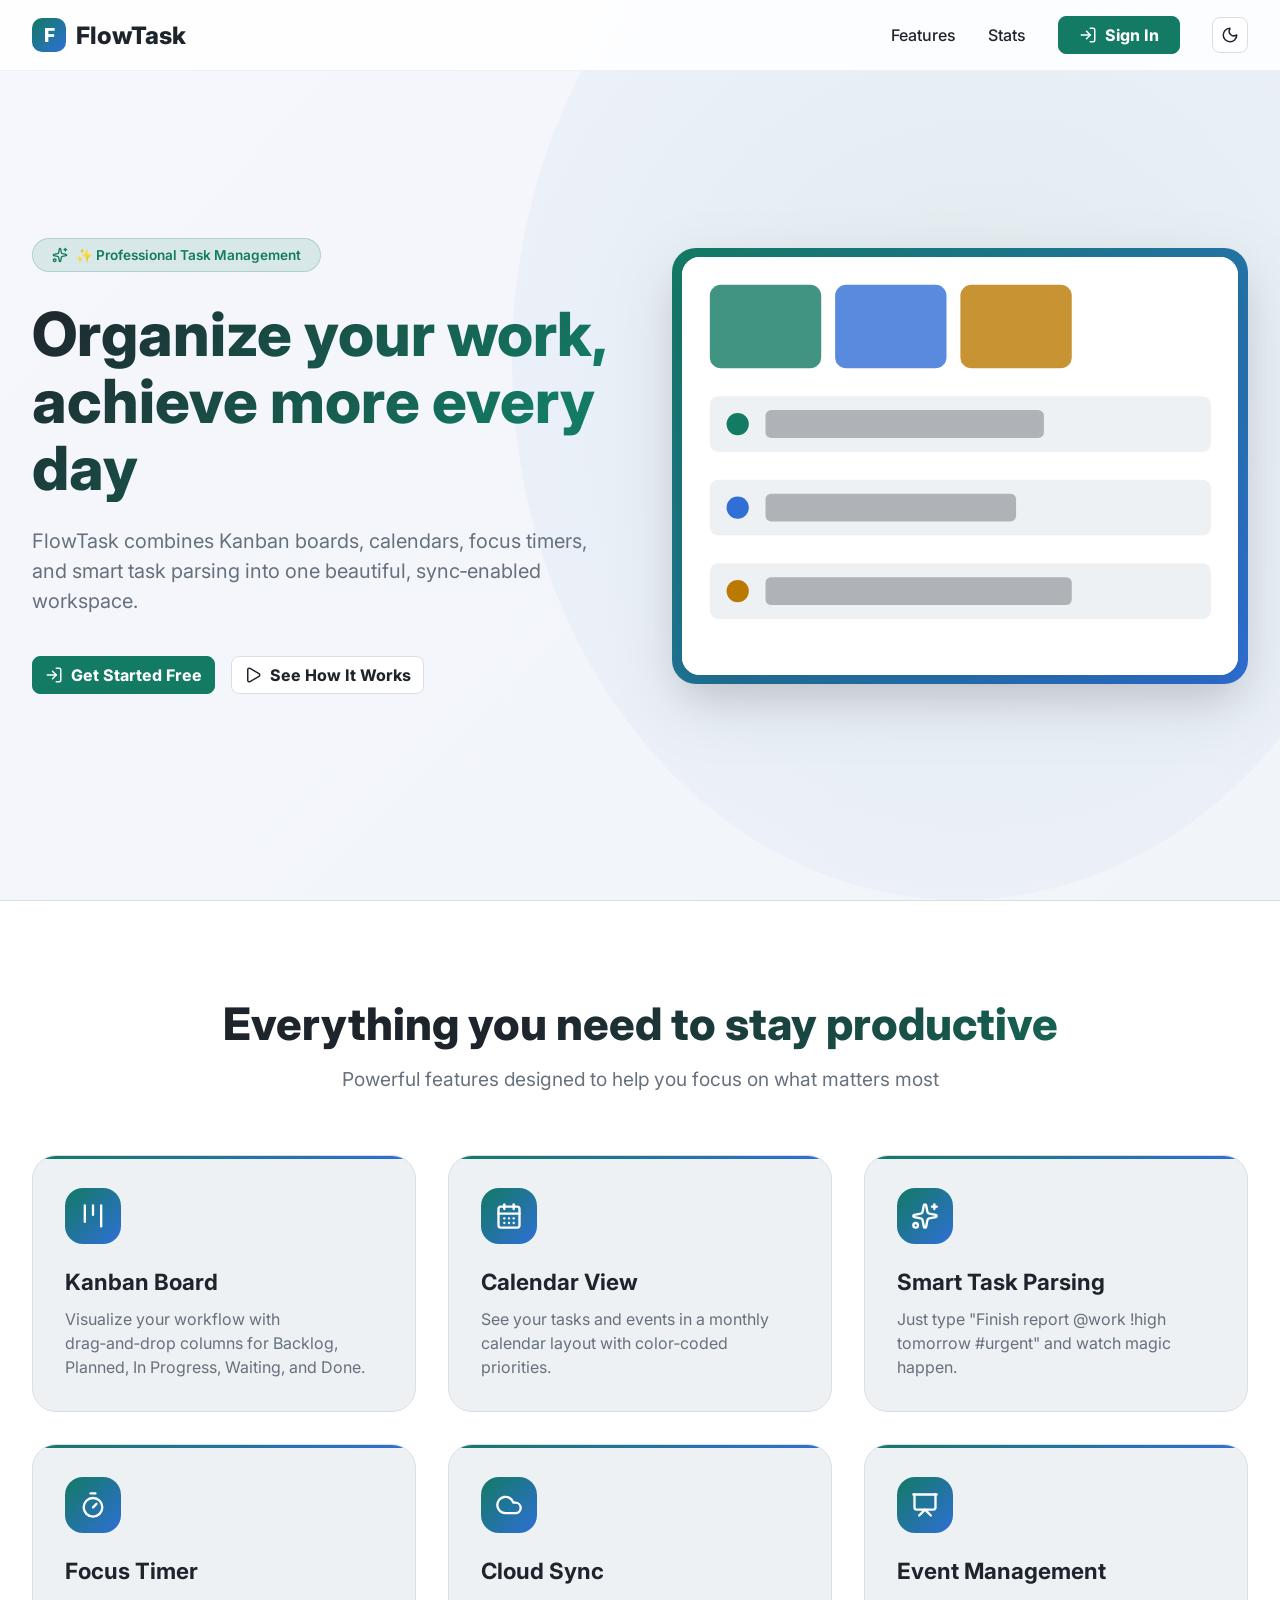
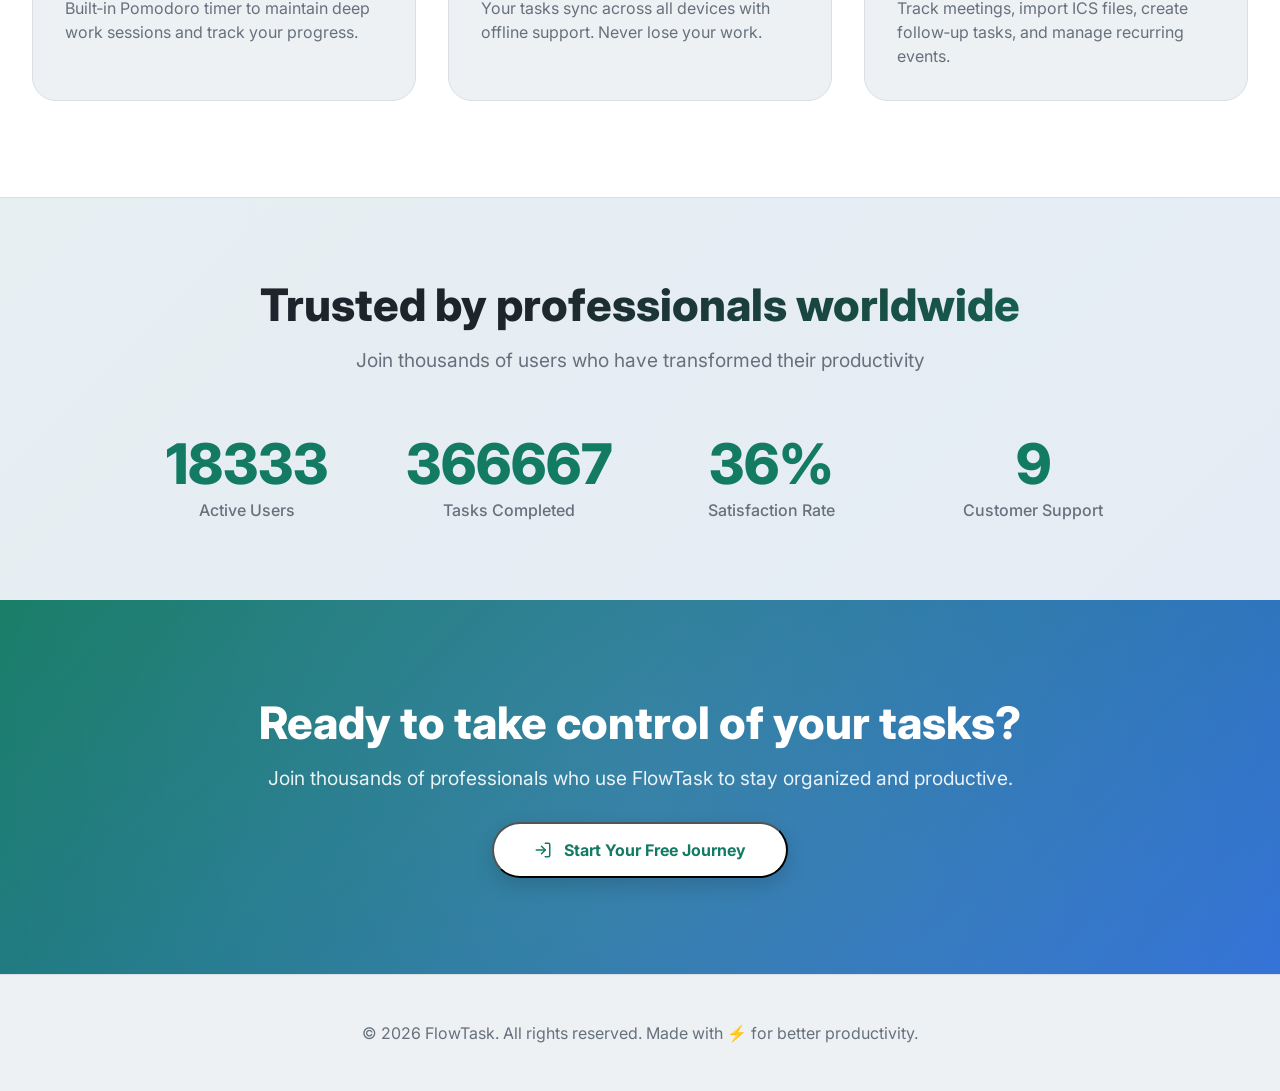
==== index.html @ 8257a9e4 "Update index.html" ====
<!doctype html>
<html lang="en" data-theme="light">
<head>
  <meta charset="utf-8" />
  <meta name="viewport" content="width=device-width, initial-scale=1" />
  <meta name="description" content="FlowTask – Professional task management with Kanban, calendar, focus timer, and cloud sync." />
  <title>FlowTask – Modern Task Management</title>
  <link rel="stylesheet" href="styles.css" />
  <link href="https://fonts.googleapis.com/css2?family=Inter:opsz,wght@14..32,300;400;500;600;700;800&display=swap" rel="stylesheet" />
  <style>
    * {
      margin: 0;
      padding: 0;
      box-sizing: border-box;
    }

    body {
      font-family: 'Inter', sans-serif;
      background: linear-gradient(135deg, #f5f7fc 0%, #eef2f6 100%);
      min-height: 100vh;
      overflow-x: hidden;
    }

    [data-theme="dark"] body {
      background: linear-gradient(135deg, #17191b 0%, #202326 100%);
    }

    /* Landing nav */
    .landing-nav {
      position: fixed;
      top: 0;
      left: 0;
      right: 0;
      z-index: 1000;
      backdrop-filter: blur(16px);
      background: rgba(255, 255, 255, 0.85);
      border-bottom: 1px solid rgba(0, 0, 0, 0.05);
      transition: all 0.4s cubic-bezier(0.2, 0.8, 0.2, 1);
    }

    [data-theme="dark"] .landing-nav {
      background: rgba(23, 25, 27, 0.85);
      border-bottom-color: rgba(255, 255, 255, 0.05);
    }

    .landing-nav.scrolled {
      background: rgba(255, 255, 255, 0.98);
      box-shadow: 0 8px 30px rgba(0, 0, 0, 0.08);
    }

    [data-theme="dark"] .landing-nav.scrolled {
      background: rgba(23, 25, 27, 0.98);
    }

    .nav-container {
      max-width: 1280px;
      margin: 0 auto;
      padding: 1rem 2rem;
      display: flex;
      justify-content: space-between;
      align-items: center;
    }

    .logo {
      display: flex;
      align-items: center;
      gap: 10px;
      font-size: 1.5rem;
      font-weight: 800;
      color: var(--ink, #1e242b);
      text-decoration: none;
      transition: transform 0.2s;
    }

    .logo:hover {
      transform: scale(1.02);
    }

    .logo-mark {
      width: 34px;
      height: 34px;
      background: linear-gradient(135deg, #137a63, #2f6fd6);
      border-radius: 10px;
      display: flex;
      align-items: center;
      justify-content: center;
      color: white;
      font-weight: 800;
      font-size: 1.2rem;
      transition: all 0.3s;
    }

    .nav-links {
      display: flex;
      gap: 2rem;
      align-items: center;
    }

    .nav-link {
      color: var(--ink, #1e242b);
      text-decoration: none;
      font-weight: 500;
      transition: color 0.2s, transform 0.2s;
      position: relative;
    }

    .nav-link::after {
      content: '';
      position: absolute;
      bottom: -4px;
      left: 0;
      width: 0;
      height: 2px;
      background: #137a63;
      transition: width 0.3s ease;
    }

    .nav-link:hover::after {
      width: 100%;
    }

    .nav-link:hover {
      color: #137a63;
      transform: translateY(-1px);
    }

    /* Hero section with parallax */
    .hero-section {
      min-height: 100vh;
      display: flex;
      align-items: center;
      padding: 7rem 2rem 5rem;
      position: relative;
      overflow: hidden;
    }

    .hero-bg-shape {
      position: absolute;
      top: -20%;
      right: -10%;
      width: 70%;
      height: 120%;
      background: radial-gradient(circle, rgba(19,122,99,0.08) 0%, rgba(47,111,214,0.04) 70%, transparent 100%);
      border-radius: 50%;
      z-index: 0;
      animation: floatBg 20s infinite alternate ease-in-out;
    }

    [data-theme="dark"] .hero-bg-shape {
      background: radial-gradient(circle, rgba(19,122,99,0.15) 0%, rgba(47,111,214,0.08) 70%, transparent 100%);
    }

    @keyframes floatBg {
      0% { transform: translate(0, 0) scale(1); }
      100% { transform: translate(-5%, -5%) scale(1.05); }
    }

    .hero-container {
      max-width: 1280px;
      margin: 0 auto;
      display: grid;
      grid-template-columns: 1fr 1fr;
      gap: 4rem;
      align-items: center;
      position: relative;
      z-index: 2;
    }

    .hero-content {
      opacity: 0;
      transform: translateY(40px);
      animation: fadeInUp 0.9s cubic-bezier(0.2, 0.8, 0.2, 1) forwards;
    }

    .hero-badge {
      display: inline-flex;
      align-items: center;
      gap: 8px;
      padding: 0.5rem 1.2rem;
      background: rgba(19, 122, 99, 0.12);
      backdrop-filter: blur(4px);
      border-radius: 100px;
      color: #137a63;
      font-size: 0.85rem;
      font-weight: 600;
      margin-bottom: 1.8rem;
      border: 1px solid rgba(19, 122, 99, 0.2);
    }

    .hero-title {
      font-size: 3.8rem;
      font-weight: 800;
      line-height: 1.1;
      margin-bottom: 1.5rem;
      background: linear-gradient(135deg, var(--ink, #1e242b) 0%, #137a63 80%);
      -webkit-background-clip: text;
      background-clip: text;
      color: transparent;
    }

    .hero-description {
      font-size: 1.25rem;
      color: var(--muted, #66717d);
      line-height: 1.5;
      margin-bottom: 2.5rem;
    }

    .hero-buttons {
      display: flex;
      gap: 1rem;
      flex-wrap: wrap;
    }

    .hero-image {
      opacity: 0;
      transform: translateY(40px);
      animation: fadeInUp 0.9s cubic-bezier(0.2, 0.8, 0.2, 1) 0.15s forwards;
      filter: drop-shadow(0 20px 30px rgba(0, 0, 0, 0.1));
      transition: transform 0.4s ease;
    }

    .hero-image:hover {
      transform: translateY(-8px);
    }

    /* Feature cards with staggered reveal */
    .feature-section {
      padding: 6rem 2rem;
      background: var(--surface, #ffffff);
      border-top: 1px solid var(--line, #d9dee5);
      border-bottom: 1px solid var(--line, #d9dee5);
    }

    [data-theme="dark"] .feature-section {
      background: var(--surface, #202326);
    }

    .section-container {
      max-width: 1280px;
      margin: 0 auto;
    }

    .section-header {
      text-align: center;
      margin-bottom: 4rem;
      opacity: 0;
      transform: translateY(30px);
      transition: opacity 0.7s ease, transform 0.7s ease;
    }

    .section-header.revealed {
      opacity: 1;
      transform: translateY(0);
    }

    .section-title {
      font-size: 2.8rem;
      font-weight: 800;
      margin-bottom: 1rem;
      background: linear-gradient(135deg, var(--ink, #1e242b), var(--ink, #1e242b) 40%, #137a63);
      -webkit-background-clip: text;
      background-clip: text;
      color: transparent;
    }

    .section-subtitle {
      font-size: 1.2rem;
      color: var(--muted, #66717d);
      max-width: 600px;
      margin: 0 auto;
    }

    .features-grid {
      display: grid;
      grid-template-columns: repeat(auto-fit, minmax(300px, 1fr));
      gap: 2rem;
    }

    .feature-card {
      padding: 2rem;
      background: var(--surface-2, #eef1f4);
      border-radius: 24px;
      border: 1px solid var(--line, #d9dee5);
      transition: all 0.4s cubic-bezier(0.2, 0.8, 0.2, 1);
      opacity: 0;
      transform: translateY(40px);
      position: relative;
      overflow: hidden;
    }

    .feature-card::before {
      content: '';
      position: absolute;
      top: 0;
      left: 0;
      right: 0;
      height: 3px;
      background: linear-gradient(90deg, #137a63, #2f6fd6);
      transform: scaleX(0);
      transition: transform 0.5s ease;
    }

    .feature-card.revealed {
      opacity: 1;
      transform: translateY(0);
    }

    .feature-card.revealed::before {
      transform: scaleX(1);
    }

    .feature-card:hover {
      transform: translateY(-8px);
      box-shadow: 0 25px 45px -12px rgba(0, 0, 0, 0.2);
      border-color: color-mix(in srgb, #137a63 30%, var(--line));
    }

    .feature-icon {
      width: 56px;
      height: 56px;
      background: linear-gradient(135deg, #137a63, #2f6fd6);
      border-radius: 18px;
      display: flex;
      align-items: center;
      justify-content: center;
      margin-bottom: 1.5rem;
      transition: transform 0.3s;
    }

    .feature-card:hover .feature-icon {
      transform: scale(1.05) rotate(2deg);
    }

    .feature-icon svg {
      width: 28px;
      height: 28px;
      color: white;
    }

    .feature-title {
      font-size: 1.4rem;
      font-weight: 700;
      margin-bottom: 0.75rem;
    }

    .feature-description {
      color: var(--muted, #66717d);
      line-height: 1.5;
    }

    /* Stats section with animated counters */
    .stats-section {
      padding: 5rem 2rem;
      background: linear-gradient(135deg, rgba(19, 122, 99, 0.05), rgba(47, 111, 214, 0.05));
      text-align: center;
    }

    .stats-grid {
      display: grid;
      grid-template-columns: repeat(auto-fit, minmax(200px, 1fr));
      gap: 3rem;
      max-width: 1000px;
      margin: 0 auto;
    }

    .stat-item {
      opacity: 0;
      transform: scale(0.9);
      transition: all 0.6s cubic-bezier(0.2, 0.8, 0.2, 1);
    }

    .stat-item.revealed {
      opacity: 1;
      transform: scale(1);
    }

    .stat-number {
      font-size: 3.5rem;
      font-weight: 800;
      color: #137a63;
      margin-bottom: 0.5rem;
      line-height: 1;
    }

    .stat-label {
      color: var(--muted, #66717d);
      font-weight: 500;
      font-size: 1rem;
    }

    /* CTA section */
    .cta-section {
      padding: 6rem 2rem;
      text-align: center;
      background: linear-gradient(135deg, #137a63, #2f6fd6);
      color: white;
      position: relative;
      overflow: hidden;
    }

    .cta-section::before {
      content: '';
      position: absolute;
      top: -50%;
      left: -50%;
      width: 200%;
      height: 200%;
      background: radial-gradient(circle, rgba(255,255,255,0.1) 0%, transparent 70%);
      animation: rotateGlow 20s linear infinite;
    }

    @keyframes rotateGlow {
      0% { transform: rotate(0deg); }
      100% { transform: rotate(360deg); }
    }

    .cta-title {
      font-size: 2.8rem;
      font-weight: 800;
      margin-bottom: 1rem;
      position: relative;
      z-index: 1;
    }

    .cta-description {
      font-size: 1.2rem;
      margin-bottom: 2rem;
      opacity: 0.9;
      position: relative;
      z-index: 1;
    }

    .cta-button {
      display: inline-flex;
      align-items: center;
      gap: 0.75rem;
      padding: 1rem 2.5rem;
      background: white;
      color: #137a63;
      border-radius: 60px;
      font-weight: 700;
      text-decoration: none;
      transition: all 0.3s ease;
      position: relative;
      z-index: 1;
      box-shadow: 0 8px 20px rgba(0, 0, 0, 0.15);
    }

    .cta-button:hover {
      transform: translateY(-4px);
      box-shadow: 0 20px 35px -8px rgba(0, 0, 0, 0.25);
      gap: 1rem;
    }

    /* Footer */
    .footer {
      padding: 3rem 2rem;
      background: var(--surface-2, #eef1f4);
      border-top: 1px solid var(--line, #d9dee5);
      text-align: center;
      color: var(--muted, #66717d);
    }

    /* Animations */
    @keyframes fadeInUp {
      to {
        opacity: 1;
        transform: translateY(0);
      }
    }

    /* Responsive */
    @media (max-width: 768px) {
      .hero-container {
        grid-template-columns: 1fr;
        gap: 2rem;
        text-align: center;
      }
      .hero-title {
        font-size: 2.5rem;
      }
      .section-title {
        font-size: 2rem;
      }
      .nav-links {
        gap: 1rem;
      }
      .nav-container {
        padding: 0.8rem 1rem;
      }
      .hero-buttons {
        justify-content: center;
      }
      .feature-card {
        padding: 1.5rem;
      }
      .cta-title {
        font-size: 2rem;
      }
    }
  </style>
</head>
<body>
<div class="landing-page">
  <nav class="landing-nav" id="landingNav">
    <div class="nav-container">
      <a href="/" class="logo">
        <div class="logo-mark">F</div>
        <span>FlowTask</span>
      </a>
      <div class="nav-links">
        <a href="#features" class="nav-link">Features</a>
        <a href="#stats" class="nav-link">Stats</a>
        <button class="button primary" id="landingLoginBtn" style="padding:0.5rem 1.25rem;">
          <i data-lucide="log-in"></i> Sign In
        </button>
        <button class="icon-button" id="landingThemeToggle" type="button">
          <i data-lucide="moon"></i>
        </button>
      </div>
    </div>
  </nav>

  <section class="hero-section">
    <div class="hero-bg-shape"></div>
    <div class="hero-container">
      <div class="hero-content">
        <div class="hero-badge">
          <i data-lucide="sparkles" style="width: 16px; height: 16px;"></i>
          ✨ Professional Task Management
        </div>
        <h1 class="hero-title">Organize your work,<br />achieve more every day</h1>
        <p class="hero-description">
          FlowTask combines Kanban boards, calendars, focus timers, and smart task parsing
          into one beautiful, sync‑enabled workspace.
        </p>
        <div class="hero-buttons">
          <button class="button primary" id="heroLoginBtn">
            <i data-lucide="log-in"></i> Get Started Free
          </button>
          <a href="#features" class="button ghost">
            <i data-lucide="play"></i> See How It Works
          </a>
        </div>
      </div>
      <div class="hero-image">
        <div style="background: linear-gradient(135deg, #137a63, #2f6fd6); border-radius: 24px; padding: 0.6rem;">
          <div style="background: var(--surface, #ffffff); border-radius: 18px; overflow: hidden; box-shadow: 0 20px 40px rgba(0,0,0,0.1);">
            <svg viewBox="0 0 400 300" style="width: 100%; height: auto; display: block;">
              <rect width="400" height="300" fill="var(--surface, #ffffff)" />
              <rect x="20" y="20" width="80" height="60" rx="8" fill="#137a63" opacity="0.8" />
              <rect x="110" y="20" width="80" height="60" rx="8" fill="#2f6fd6" opacity="0.8" />
              <rect x="200" y="20" width="80" height="60" rx="8" fill="#ba7900" opacity="0.8" />
              <rect x="20" y="100" width="360" height="40" rx="6" fill="var(--surface-2, #eef1f4)" />
              <circle cx="40" cy="120" r="8" fill="#137a63" />
              <rect x="60" y="110" width="200" height="20" rx="4" fill="var(--ink, #1e242b)" opacity="0.3" />
              <rect x="20" y="160" width="360" height="40" rx="6" fill="var(--surface-2, #eef1f4)" />
              <circle cx="40" cy="180" r="8" fill="#2f6fd6" />
              <rect x="60" y="170" width="180" height="20" rx="4" fill="var(--ink, #1e242b)" opacity="0.3" />
              <rect x="20" y="220" width="360" height="40" rx="6" fill="var(--surface-2, #eef1f4)" />
              <circle cx="40" cy="240" r="8" fill="#ba7900" />
              <rect x="60" y="230" width="220" height="20" rx="4" fill="var(--ink, #1e242b)" opacity="0.3" />
            </svg>
          </div>
        </div>
      </div>
    </div>
  </section>

  <section id="features" class="feature-section">
    <div class="section-container">
      <div class="section-header" data-scroll-header>
        <h2 class="section-title">Everything you need to stay productive</h2>
        <p class="section-subtitle">Powerful features designed to help you focus on what matters most</p>
      </div>
      <div class="features-grid">
        <div class="feature-card" data-scroll><div class="feature-icon"><i data-lucide="kanban"></i></div><h3 class="feature-title">Kanban Board</h3><p class="feature-description">Visualize your workflow with drag‑and‑drop columns for Backlog, Planned, In Progress, Waiting, and Done.</p></div>
        <div class="feature-card" data-scroll><div class="feature-icon"><i data-lucide="calendar-days"></i></div><h3 class="feature-title">Calendar View</h3><p class="feature-description">See your tasks and events in a monthly calendar layout with color‑coded priorities.</p></div>
        <div class="feature-card" data-scroll><div class="feature-icon"><i data-lucide="sparkles"></i></div><h3 class="feature-title">Smart Task Parsing</h3><p class="feature-description">Just type "Finish report @work !high tomorrow #urgent" and watch magic happen.</p></div>
        <div class="feature-card" data-scroll><div class="feature-icon"><i data-lucide="timer"></i></div><h3 class="feature-title">Focus Timer</h3><p class="feature-description">Built‑in Pomodoro timer to maintain deep work sessions and track your progress.</p></div>
        <div class="feature-card" data-scroll><div class="feature-icon"><i data-lucide="cloud"></i></div><h3 class="feature-title">Cloud Sync</h3><p class="feature-description">Your tasks sync across all devices with offline support. Never lose your work.</p></div>
        <div class="feature-card" data-scroll><div class="feature-icon"><i data-lucide="presentation"></i></div><h3 class="feature-title">Event Management</h3><p class="feature-description">Track meetings, import ICS files, create follow‑up tasks, and manage recurring events.</p></div>
      </div>
    </div>
  </section>

  <section id="stats" class="stats-section">
    <div class="section-container">
      <div class="section-header" data-scroll-header>
        <h2 class="section-title">Trusted by professionals worldwide</h2>
        <p class="section-subtitle">Join thousands of users who have transformed their productivity</p>
      </div>
      <div class="stats-grid">
        <div class="stat-item" data-scroll><div class="stat-number" data-count="50000">0</div><div class="stat-label">Active Users</div></div>
        <div class="stat-item" data-scroll><div class="stat-number" data-count="1000000">0</div><div class="stat-label">Tasks Completed</div></div>
        <div class="stat-item" data-scroll><div class="stat-number" data-count="98">0%</div><div class="stat-label">Satisfaction Rate</div></div>
        <div class="stat-item" data-scroll><div class="stat-number" data-count="24">0/7</div><div class="stat-label">Customer Support</div></div>
      </div>
    </div>
  </section>

  <section class="cta-section">
    <div class="section-container">
      <h2 class="cta-title">Ready to take control of your tasks?</h2>
      <p class="cta-description">Join thousands of professionals who use FlowTask to stay organized and productive.</p>
      <button class="cta-button" id="ctaLoginBtn">
        <i data-lucide="log-in"></i> Start Your Free Journey
      </button>
    </div>
  </section>

  <footer class="footer">
    <p>&copy; 2026 FlowTask. All rights reserved. Made with ⚡ for better productivity.</p>
  </footer>
</div>

<script src="vendor/lucide.min.js"></script>
<script>
  (function() {
    // Theme
    function loadLandingTheme() {
      const stored = localStorage.getItem('taskflow.theme.v1');
      const prefersDark = window.matchMedia?.('(prefers-color-scheme: dark)').matches;
      const theme = stored || (prefersDark ? 'dark' : 'light');
      document.documentElement.dataset.theme = theme;
      setLandingThemeIcon(theme);
    }
    function setLandingThemeIcon(theme) {
      const btn = document.getElementById('landingThemeToggle');
      if (btn) {
        btn.innerHTML = `<i data-lucide="${theme === 'dark' ? 'sun' : 'moon'}"></i>`;
        if (window.lucide) window.lucide.createIcons();
      }
    }
    function toggleLandingTheme() {
      const next = document.documentElement.dataset.theme === 'dark' ? 'light' : 'dark';
      document.documentElement.dataset.theme = next;
      localStorage.setItem('taskflow.theme.v1', next);
      setLandingThemeIcon(next);
    }
    document.getElementById('landingThemeToggle')?.addEventListener('click', toggleLandingTheme);
    
    // Scroll animations with IntersectionObserver
    const revealElements = document.querySelectorAll('[data-scroll], [data-scroll-header]');
    const observer = new IntersectionObserver((entries) => {
      entries.forEach(entry => {
        if (entry.isIntersecting) {
          entry.target.classList.add('revealed');
          observer.unobserve(entry.target);
        }
      });
    }, { threshold: 0.1, rootMargin: '0px 0px -50px 0px' });
    revealElements.forEach(el => observer.observe(el));
    
    // Navbar scroll effect
    const nav = document.getElementById('landingNav');
    window.addEventListener('scroll', () => {
      if (window.scrollY > 50) {
        nav.classList.add('scrolled');
      } else {
        nav.classList.remove('scrolled');
      }
    });
    
    // Counter animation
    const counters = document.querySelectorAll('[data-count]');
    const counterObserver = new IntersectionObserver((entries) => {
      entries.forEach(entry => {
        if (entry.isIntersecting) {
          const el = entry.target;
          const target = parseInt(el.dataset.count);
          const suffix = el.innerText.includes('%') ? '%' : '';
          let current = 0;
          const increment = target / 60;
          const updateCounter = () => {
            current += increment;
            if (current < target) {
              el.innerText = Math.round(current) + suffix;
              requestAnimationFrame(updateCounter);
            } else {
              el.innerText = target.toLocaleString() + suffix;
            }
          };
          updateCounter();
          counterObserver.unobserve(el);
        }
      });
    }, { threshold: 0.5 });
    counters.forEach(counter => counterObserver.observe(counter));
    
    // Smooth scroll for anchor links
    document.querySelectorAll('a[href^="#"]').forEach(anchor => {
      anchor.addEventListener('click', function(e) {
        e.preventDefault();
        const target = document.querySelector(this.getAttribute('href'));
        if (target) {
          target.scrollIntoView({ behavior: 'smooth', block: 'start' });
        }
      });
    });
    
    // Login buttons redirect to app.html
    function initLoginButtons() {
      const btns = ['landingLoginBtn', 'heroLoginBtn', 'ctaLoginBtn'];
      btns.forEach(id => {
        const btn = document.getElementById(id);
        if (btn) {
          btn.addEventListener('click', () => {
            window.location.href = 'app.html';
          });
        }
      });
    }
    initLoginButtons();
    
    // Initialize Lucide icons
    if (window.lucide) window.lucide.createIcons();
    loadLandingTheme();
  })();
</script>
</body>
</html>
---- styles.css ----
:root {
  color-scheme: light;
  --bg: #f5f6f8;
  --surface: #ffffff;
  --surface-2: #eef1f4;
  --surface-3: #e3e8ee;
  --ink: #1e242b;
  --muted: #66717d;
  --line: #d9dee5;
  --accent: #137a63;
  --accent-strong: #0f6a56;
  --accent-soft: #dff3ed;
  --blue: #2f6fd6;
  --amber: #ba7900;
  --rose: #c94444;
  --violet: #7357d9;
  --shadow: 0 16px 40px rgba(26, 35, 44, 0.12);
  --radius: 8px;
  --sidebar-width: 292px;
  --motion-fast: 140ms;
  --motion-med: 240ms;
  --motion-slow: 520ms;
  --ease-out: cubic-bezier(0.2, 0.8, 0.2, 1);
  --ease-spring: cubic-bezier(0.16, 1, 0.3, 1);
}

[data-theme="dark"] {
  color-scheme: dark;
  --bg: #17191b;
  --surface: #202326;
  --surface-2: #292d31;
  --surface-3: #343a40;
  --ink: #f1f4f7;
  --muted: #a8b1bb;
  --line: #3b4249;
  --accent: #36b58f;
  --accent-strong: #62d1ad;
  --accent-soft: rgba(54, 181, 143, 0.16);
  --blue: #78a8ff;
  --amber: #f0b64a;
  --rose: #ff7b7b;
  --violet: #ab96ff;
  --shadow: 0 18px 42px rgba(0, 0, 0, 0.32);
}

* {
  box-sizing: border-box;
}

[hidden] {
  display: none !important;
}

html {
  min-width: 320px;
}

body {
  min-height: 100vh;
  margin: 0;
  background:
    linear-gradient(180deg, rgba(19, 122, 99, 0.08), rgba(19, 122, 99, 0) 260px),
    var(--bg);
  color: var(--ink);
  font-family:
    Inter, ui-sans-serif, system-ui, -apple-system, BlinkMacSystemFont, "Segoe UI",
    sans-serif;
  transition:
    background-color var(--motion-med) var(--ease-out),
    color var(--motion-med) var(--ease-out);
}

button,
input,
select,
textarea {
  font: inherit;
}

button {
  cursor: pointer;
}

button,
a,
input,
select,
textarea {
  transition:
    background-color var(--motion-fast) var(--ease-out),
    border-color var(--motion-fast) var(--ease-out),
    box-shadow var(--motion-fast) var(--ease-out),
    color var(--motion-fast) var(--ease-out),
    opacity var(--motion-fast) var(--ease-out),
    transform var(--motion-fast) var(--ease-out);
}

button:disabled {
  cursor: not-allowed;
  opacity: 0.55;
}

.app-shell {
  display: grid;
  min-height: 100vh;
  grid-template-columns: var(--sidebar-width) minmax(0, 1fr);
  animation: appReveal var(--motion-slow) var(--ease-spring) both;
}

body.auth-loading .app-shell,
body.auth-required .app-shell,
body.auth-ready .auth-gate {
  display: none;
}

.auth-gate {
  display: grid;
  place-items: center;
  min-height: 100vh;
  padding: 24px;
  background:
    linear-gradient(180deg, rgba(19, 122, 99, 0.1), rgba(47, 111, 214, 0.05)),
    var(--bg);
  animation: fadeIn var(--motion-slow) var(--ease-out) both;
}

.auth-card {
  display: grid;
  gap: 20px;
  width: min(520px, 100%);
  padding: 24px;
  border: 1px solid var(--line);
  border-radius: var(--radius);
  background: color-mix(in srgb, var(--surface) 94%, transparent);
  box-shadow: var(--shadow);
  animation: panelIn 620ms var(--ease-spring) 80ms both;
}

.auth-brand,
.auth-actions,
.auth-back,
.auth-email-pill,
.auth-check,
.account-chip {
  display: flex;
  align-items: center;
}

.auth-brand {
  gap: 12px;
  animation: slideFadeIn var(--motion-slow) var(--ease-spring) 160ms both;
}

.auth-brand strong,
.auth-brand > div > span {
  display: block;
}

.auth-brand > div > span {
  color: var(--muted);
  font-size: 0.86rem;
}

.auth-copy h1 {
  margin: 0;
  font-size: clamp(1.65rem, 4vw, 2.4rem);
  line-height: 1.08;
  animation: slideFadeIn var(--motion-slow) var(--ease-spring) 220ms both;
}

.auth-copy > p:last-child {
  margin-top: 10px;
  color: var(--muted);
  line-height: 1.5;
  animation: slideFadeIn var(--motion-slow) var(--ease-spring) 280ms both;
}

.auth-form {
  display: grid;
  gap: 12px;
  animation: slideFadeIn var(--motion-slow) var(--ease-spring) 340ms both;
}

.google-auth {
  width: 100%;
  min-height: 44px;
  background: var(--surface);
  color: var(--ink);
  font-weight: 800;
}

.google-auth:hover {
  border-color: color-mix(in srgb, var(--blue) 45%, var(--line));
}

.google-mark {
  display: inline-grid;
  place-items: center;
  width: 22px;
  height: 22px;
  border: 1px solid var(--line);
  border-radius: 50%;
  background: #ffffff;
  color: #4285f4;
  font-weight: 900;
}

.auth-divider {
  display: grid;
  grid-template-columns: minmax(0, 1fr) auto minmax(0, 1fr);
  align-items: center;
  gap: 10px;
  color: var(--muted);
  font-size: 0.74rem;
  font-weight: 800;
  text-transform: uppercase;
}

.auth-divider::before,
.auth-divider::after {
  content: "";
  height: 1px;
  background: var(--line);
}

.auth-password-step {
  padding-top: 4px;
}

.auth-actions {
  gap: 8px;
  flex-wrap: wrap;
}

.auth-actions .button {
  flex: 1 1 160px;
}

.auth-back,
.link-button {
  width: fit-content;
  padding: 0;
  border: 0;
  background: transparent;
  color: var(--accent-strong);
  font-weight: 800;
}

.auth-back {
  gap: 6px;
}

.auth-email-pill {
  gap: 8px;
  min-height: 38px;
  padding: 8px 10px;
  border: 1px solid var(--line);
  border-radius: var(--radius);
  background: var(--surface-2);
  color: var(--muted);
  font-weight: 750;
}

.auth-check {
  gap: 9px;
  color: var(--muted);
  font-size: 0.9rem;
}

.auth-message {
  min-height: 22px;
  color: var(--muted);
  line-height: 1.45;
  transition: color var(--motion-fast) var(--ease-out);
}

.auth-message.error {
  color: var(--rose);
}

.auth-message.success {
  color: var(--accent-strong);
}

.sidebar {
  position: sticky;
  top: 0;
  display: flex;
  flex-direction: column;
  height: 100vh;
  padding: 20px;
  border-right: 1px solid var(--line);
  background: color-mix(in srgb, var(--surface) 92%, transparent);
  backdrop-filter: blur(18px);
  overflow: auto;
  animation: sidebarIn var(--motion-slow) var(--ease-spring) both;
}

.brand-row,
.topbar,
.workspace-header,
.dialog-header,
.subtask-head,
.dialog-actions,
.confirm-actions,
.bulk-actions,
.calendar-head,
.focus-actions,
.nudge-panel,
.nudge-message,
.nudge-actions,
.save-status {
  display: flex;
  align-items: center;
}

.brand-row {
  justify-content: space-between;
  gap: 12px;
  margin-bottom: 28px;
  animation: slideFadeIn var(--motion-slow) var(--ease-spring) 80ms both;
}

.brand {
  display: flex;
  align-items: center;
  gap: 10px;
  min-width: 0;
  font-weight: 800;
  font-size: 1.14rem;
}

.brand-mark {
  display: grid;
  width: 36px;
  height: 36px;
  padding: 7px;
  border-radius: var(--radius);
  background: #1f2a2e;
  gap: 4px;
  box-shadow: 0 10px 22px rgba(19, 31, 38, 0.14);
  transition:
    box-shadow var(--motion-med) var(--ease-out),
    transform var(--motion-med) var(--ease-out);
}

.brand:hover .brand-mark,
.auth-brand:hover .brand-mark {
  box-shadow: 0 14px 28px rgba(19, 31, 38, 0.22);
  transform: translateY(-1px) rotate(-2deg);
}

.brand-mark span {
  display: block;
  border-radius: 3px;
  background: #ffffff;
}

.brand-mark b {
  display: block;
  border-radius: 3px;
  background: #ffffff;
}

.brand-mark span:nth-child(2) {
  width: 75%;
  background: #48c7a0;
}

.brand-mark span:nth-child(3) {
  width: 52%;
  background: #f1b84b;
}

.brand-mark b:nth-child(2) {
  width: 75%;
  background: #48c7a0;
}

.brand-mark b:nth-child(3) {
  width: 52%;
  background: #f1b84b;
}

.icon-button,
.chip-button,
.task-check,
.row-check {
  display: inline-grid;
  place-items: center;
  width: 36px;
  height: 36px;
  border: 1px solid var(--line);
  border-radius: var(--radius);
  background: var(--surface);
  color: var(--ink);
}

.icon-button:hover,
.chip-button:hover,
.task-check:hover,
.row-check:hover {
  border-color: var(--accent);
  box-shadow: 0 8px 18px rgba(19, 31, 38, 0.08);
  transform: translateY(-1px);
}

.icon-button:active,
.chip-button:active,
.task-check:active,
.row-check:active,
.button:active,
.tab:active,
.nav-item:active,
.tag-pill:active {
  transform: translateY(0) scale(0.98);
}

.lucide {
  width: 18px;
  height: 18px;
  stroke-width: 2;
}

.nav-block {
  margin-bottom: 24px;
}

.nav-title {
  margin-bottom: 8px;
  color: var(--muted);
  font-size: 0.74rem;
  font-weight: 800;
  text-transform: uppercase;
}

.nav-list {
  display: grid;
  gap: 4px;
}

.nav-item {
  display: grid;
  grid-template-columns: 20px minmax(0, 1fr) auto;
  align-items: center;
  gap: 10px;
  min-height: 40px;
  width: 100%;
  padding: 8px 10px;
  border: 1px solid transparent;
  border-radius: var(--radius);
  background: transparent;
  color: var(--ink);
  text-align: left;
  position: relative;
  overflow: hidden;
}

.nav-item::before {
  content: "";
  position: absolute;
  inset: 0 auto 0 0;
  width: 0;
  background: color-mix(in srgb, var(--accent) 10%, transparent);
  transition: width var(--motion-med) var(--ease-out);
}

.nav-item > * {
  position: relative;
}

.nav-item span {
  min-width: 0;
  overflow: hidden;
  text-overflow: ellipsis;
  white-space: nowrap;
}

.nav-item .count {
  min-width: 28px;
  padding: 2px 7px;
  border-radius: 999px;
  background: var(--surface-2);
  color: var(--muted);
  font-size: 0.75rem;
  text-align: center;
}

.nav-item:hover,
.nav-item.active {
  border-color: var(--line);
  background: var(--surface-2);
  transform: translateX(2px);
}

.nav-item:hover::before,
.nav-item.active::before {
  width: 100%;
}

.nav-item.active {
  box-shadow: inset 3px 0 0 var(--accent);
}

.tag-cloud {
  display: flex;
  flex-wrap: wrap;
  gap: 8px;
}

.tag-pill {
  display: inline-flex;
  align-items: center;
  min-height: 30px;
  max-width: 100%;
  padding: 4px 9px;
  border: 1px solid var(--line);
  border-radius: 999px;
  background: var(--surface);
  color: var(--muted);
  font-size: 0.84rem;
  transition:
    background-color var(--motion-fast) var(--ease-out),
    border-color var(--motion-fast) var(--ease-out),
    color var(--motion-fast) var(--ease-out),
    transform var(--motion-fast) var(--ease-out);
}

.tag-pill:hover {
  transform: translateY(-1px);
}

.tag-pill.active {
  border-color: var(--accent);
  background: var(--accent-soft);
  color: var(--accent-strong);
}

.sidebar-footer {
  margin-top: auto;
  padding-top: 20px;
}

.mini-stat {
  display: flex;
  align-items: center;
  gap: 12px;
  padding: 12px;
  border: 1px solid var(--line);
  border-radius: var(--radius);
  background: var(--surface);
}

.mini-stat strong,
.mini-stat span {
  display: block;
}

.mini-stat span {
  color: var(--muted);
  font-size: 0.82rem;
}

.ring {
  width: 40px;
  height: 40px;
  border-radius: 50%;
  background: conic-gradient(var(--accent) var(--ring-value, 0%), var(--surface-3) 0);
  position: relative;
  flex: 0 0 auto;
  transition: background var(--motion-slow) var(--ease-out);
  animation: ringPop 700ms var(--ease-spring) both;
}

.ring::after {
  content: "";
  position: absolute;
  inset: 8px;
  border-radius: 50%;
  background: var(--surface);
}

.main-shell {
  min-width: 0;
  padding: 20px 24px 32px;
  animation: contentIn var(--motion-slow) var(--ease-spring) 90ms both;
}

.topbar {
  justify-content: space-between;
  gap: 16px;
  margin-bottom: 18px;
}

.quick-capture {
  display: grid;
  grid-template-columns: auto minmax(160px, 1fr) auto;
  align-items: center;
  gap: 10px;
  flex: 1 1 auto;
  min-height: 50px;
  max-width: 840px;
  padding: 7px 8px 7px 14px;
  border: 1px solid var(--line);
  border-radius: var(--radius);
  background: var(--surface);
  box-shadow: 0 10px 24px rgba(20, 30, 36, 0.06);
  transition:
    border-color var(--motion-med) var(--ease-out),
    box-shadow var(--motion-med) var(--ease-out),
    transform var(--motion-med) var(--ease-out);
}

.quick-capture:focus-within {
  border-color: color-mix(in srgb, var(--accent) 60%, var(--line));
  box-shadow: 0 16px 32px rgba(19, 122, 99, 0.12);
  transform: translateY(-1px);
}

.quick-capture textarea,
.search-field input {
  appearance: none;
  min-width: 0;
  width: 100%;
  border: 0;
  outline: 0;
  background: transparent;
  box-shadow: none;
  color: var(--ink);
  font: inherit;
}

.quick-capture textarea {
  min-height: 34px;
  max-height: 116px;
  padding: 7px 0 6px;
  line-height: 1.4;
  overflow: hidden;
  resize: none;
}

.quick-capture textarea:focus {
  outline: 0;
  box-shadow: none;
}

.quick-capture .lucide {
  flex: 0 0 auto;
}

.top-actions {
  display: flex;
  flex-wrap: wrap;
  justify-content: flex-end;
  gap: 8px;
}

.save-status {
  gap: 7px;
  min-height: 38px;
  padding: 8px 10px;
  border: 1px solid var(--line);
  border-radius: var(--radius);
  background: color-mix(in srgb, var(--accent-soft) 62%, var(--surface));
  color: var(--accent-strong);
  font-size: 0.86rem;
  font-weight: 800;
  white-space: nowrap;
  animation: statusPulse 2.8s var(--ease-out) infinite;
}

.account-chip {
  gap: 7px;
  min-height: 38px;
  max-width: 210px;
  padding: 8px 10px;
  border: 1px solid var(--line);
  border-radius: var(--radius);
  background: var(--surface);
  color: var(--muted);
  font-size: 0.86rem;
  font-weight: 800;
}

.account-chip span {
  min-width: 0;
  overflow: hidden;
  text-overflow: ellipsis;
  white-space: nowrap;
}

.button {
  display: inline-flex;
  align-items: center;
  justify-content: center;
  gap: 8px;
  min-height: 38px;
  max-width: 100%;
  padding: 8px 12px;
  border: 1px solid var(--line);
  border-radius: var(--radius);
  background: var(--surface);
  color: var(--ink);
  font-weight: 750;
  text-decoration: none;
}

.button:hover {
  box-shadow: 0 10px 20px rgba(19, 31, 38, 0.08);
  transform: translateY(-1px);
}

.button.primary {
  border-color: var(--accent);
  background: var(--accent);
  color: white;
}

.button.primary:hover {
  background: var(--accent-strong);
  box-shadow: 0 12px 24px color-mix(in srgb, var(--accent) 26%, transparent);
}

.button.ghost:hover,
.button.danger:hover {
  border-color: currentColor;
}

.button.danger {
  color: var(--rose);
}

.metric-strip {
  display: grid;
  grid-template-columns: repeat(4, minmax(0, 1fr));
  gap: 12px;
  margin-bottom: 16px;
}

.metric {
  min-height: 96px;
  padding: 14px;
  border: 1px solid var(--line);
  border-radius: var(--radius);
  background: var(--surface);
  animation: slideFadeIn var(--motion-slow) var(--ease-spring) both;
  transition:
    border-color var(--motion-med) var(--ease-out),
    box-shadow var(--motion-med) var(--ease-out),
    transform var(--motion-med) var(--ease-out);
}

.metric:nth-child(1) {
  animation-delay: 70ms;
}

.metric:nth-child(2) {
  animation-delay: 120ms;
}

.metric:nth-child(3) {
  animation-delay: 170ms;
}

.metric:nth-child(4) {
  animation-delay: 220ms;
}

.metric:hover {
  border-color: color-mix(in srgb, var(--accent) 35%, var(--line));
  box-shadow: 0 14px 30px rgba(20, 30, 36, 0.08);
  transform: translateY(-2px);
}

.metric .label {
  display: flex;
  justify-content: space-between;
  gap: 12px;
  color: var(--muted);
  font-size: 0.82rem;
  font-weight: 750;
}

.metric strong {
  display: block;
  margin-top: 12px;
  font-size: 1.8rem;
  line-height: 1;
}

.metric small {
  display: block;
  margin-top: 8px;
  color: var(--muted);
}

.filter-panel {
  display: grid;
  grid-template-columns: minmax(220px, 1.5fr) repeat(5, minmax(128px, 1fr)) auto;
  gap: 10px;
  align-items: end;
  margin-bottom: 18px;
  padding: 12px;
  border: 1px solid var(--line);
  border-radius: var(--radius);
  background: var(--surface);
  animation: slideFadeIn var(--motion-slow) var(--ease-spring) 180ms both;
}

.filter-panel label {
  display: grid;
  gap: 6px;
  min-width: 0;
}

.filter-panel label span,
.form-row span {
  color: var(--muted);
  font-size: 0.75rem;
  font-weight: 800;
  text-transform: uppercase;
}

.search-field {
  display: grid !important;
  grid-template-columns: auto minmax(0, 1fr);
  align-items: center;
  min-height: 38px;
  padding: 8px 10px;
  border: 1px solid var(--line);
  border-radius: var(--radius);
  background: var(--surface-2);
}

select,
.form-row input,
.form-row textarea {
  min-width: 0;
  width: 100%;
  min-height: 38px;
  padding: 8px 10px;
  border: 1px solid var(--line);
  border-radius: var(--radius);
  background: var(--surface);
  color: var(--ink);
}

select:focus,
.form-row input:focus,
.form-row textarea:focus {
  border-color: color-mix(in srgb, var(--accent) 68%, var(--line));
  box-shadow: 0 0 0 3px color-mix(in srgb, var(--accent) 16%, transparent);
  outline: 0;
}

textarea {
  resize: vertical;
}

.workspace {
  min-height: 520px;
}

.workspace-header {
  justify-content: space-between;
  gap: 18px;
  margin-bottom: 14px;
  animation: slideFadeIn var(--motion-slow) var(--ease-spring) 240ms both;
}

h1,
h2,
p {
  margin: 0;
}

h1 {
  font-size: 1.55rem;
  line-height: 1.2;
}

.workspace-header p,
.empty-state p {
  margin-top: 4px;
  color: var(--muted);
}

.nudge-panel {
  justify-content: space-between;
  gap: 12px;
  min-height: 56px;
  margin-bottom: 14px;
  padding: 10px 12px;
  border: 1px solid color-mix(in srgb, var(--accent) 30%, var(--line));
  border-radius: var(--radius);
  background:
    linear-gradient(90deg, color-mix(in srgb, var(--accent) 12%, transparent), transparent),
    var(--surface);
  animation: slideFadeIn var(--motion-slow) var(--ease-spring) 300ms both;
  transition:
    border-color var(--motion-med) var(--ease-out),
    box-shadow var(--motion-med) var(--ease-out),
    transform var(--motion-med) var(--ease-out);
}

.nudge-panel:hover {
  border-color: color-mix(in srgb, var(--accent) 52%, var(--line));
  box-shadow: 0 14px 32px rgba(19, 122, 99, 0.09);
  transform: translateY(-1px);
}

.nudge-message {
  gap: 10px;
  min-width: 0;
}

.nudge-message span {
  min-width: 0;
  overflow: hidden;
  text-overflow: ellipsis;
  white-space: nowrap;
}

.nudge-message small {
  flex: 0 0 auto;
  color: var(--muted);
  font-weight: 750;
}

.nudge-actions {
  flex: 0 0 auto;
  gap: 8px;
}

.tabs {
  display: inline-flex;
  flex-wrap: wrap;
  gap: 4px;
  padding: 4px;
  border: 1px solid var(--line);
  border-radius: var(--radius);
  background: var(--surface);
  animation: slideFadeIn var(--motion-slow) var(--ease-spring) 260ms both;
}

.tab {
  display: inline-flex;
  align-items: center;
  gap: 7px;
  min-height: 34px;
  padding: 7px 10px;
  border: 0;
  border-radius: 6px;
  background: transparent;
  color: var(--muted);
  font-weight: 750;
  position: relative;
  overflow: hidden;
}

.tab::after {
  content: "";
  position: absolute;
  inset: auto 10px 4px;
  height: 2px;
  border-radius: 999px;
  background: var(--accent);
  opacity: 0;
  transform: scaleX(0);
  transition:
    opacity var(--motion-fast) var(--ease-out),
    transform var(--motion-med) var(--ease-out);
}

.tab:hover {
  color: var(--ink);
  transform: translateY(-1px);
}

.tab.active {
  background: var(--accent-soft);
  color: var(--accent-strong);
}

.tab.active::after {
  opacity: 1;
  transform: scaleX(1);
}

.view {
  display: none;
}

.view.active {
  display: block;
  animation: viewIn var(--motion-med) var(--ease-spring) both;
}

.kanban {
  display: grid;
  grid-template-columns: repeat(5, minmax(230px, 1fr));
  gap: 12px;
  overflow-x: auto;
  padding-bottom: 12px;
}

.kanban-column {
  min-height: 430px;
  border: 1px solid var(--line);
  border-radius: var(--radius);
  background: color-mix(in srgb, var(--surface) 76%, var(--surface-2));
  animation: columnIn var(--motion-slow) var(--ease-spring) both;
  transition:
    border-color var(--motion-med) var(--ease-out),
    box-shadow var(--motion-med) var(--ease-out),
    transform var(--motion-med) var(--ease-out);
}

.kanban-column:nth-child(1) {
  animation-delay: 40ms;
}

.kanban-column:nth-child(2) {
  animation-delay: 90ms;
}

.kanban-column:nth-child(3) {
  animation-delay: 140ms;
}

.kanban-column:nth-child(4) {
  animation-delay: 190ms;
}

.kanban-column:nth-child(5) {
  animation-delay: 240ms;
}

.kanban-column:hover {
  transform: translateY(-1px);
}

.column-head {
  display: grid;
  grid-template-columns: auto minmax(0, 1fr) auto;
  align-items: center;
  gap: 8px;
  min-height: 48px;
  padding: 12px;
  border-bottom: 1px solid var(--line);
}

.status-dot {
  width: 10px;
  height: 10px;
  border-radius: 999px;
  background: var(--accent);
  box-shadow: 0 0 0 0 color-mix(in srgb, currentColor 25%, transparent);
  animation: softBlink 3.4s var(--ease-out) infinite;
}

.column-head h2 {
  overflow: hidden;
  font-size: 0.95rem;
  text-overflow: ellipsis;
  white-space: nowrap;
}

.column-head span:last-child {
  min-width: 28px;
  padding: 2px 7px;
  border-radius: 999px;
  background: var(--surface);
  color: var(--muted);
  font-size: 0.78rem;
  text-align: center;
}

.column-body {
  display: grid;
  align-content: start;
  gap: 10px;
  min-height: 382px;
  padding: 10px;
}

.kanban-column.drag-over {
  border-color: var(--accent);
  box-shadow: inset 0 0 0 2px color-mix(in srgb, var(--accent) 36%, transparent);
  transform: translateY(-2px) scale(1.01);
}

.task-card {
  display: grid;
  gap: 10px;
  min-height: 148px;
  padding: 12px;
  border: 1px solid var(--line);
  border-radius: var(--radius);
  background: var(--surface);
  box-shadow: 0 8px 20px rgba(19, 31, 38, 0.06);
  animation: cardIn var(--motion-slow) var(--ease-spring) both;
  transform-origin: center top;
  transition:
    border-color var(--motion-med) var(--ease-out),
    box-shadow var(--motion-med) var(--ease-out),
    opacity var(--motion-med) var(--ease-out),
    transform var(--motion-med) var(--ease-out);
}

.task-card:nth-child(1) {
  animation-delay: 40ms;
}

.task-card:nth-child(2) {
  animation-delay: 80ms;
}

.task-card:nth-child(3) {
  animation-delay: 120ms;
}

.task-card:nth-child(4) {
  animation-delay: 160ms;
}

.task-card:nth-child(5) {
  animation-delay: 200ms;
}

.task-card:nth-child(n + 6) {
  animation-delay: 240ms;
}

.task-card:hover {
  border-color: color-mix(in srgb, var(--accent) 34%, var(--line));
  box-shadow: 0 16px 32px rgba(19, 31, 38, 0.12);
  transform: translateY(-3px);
}

.task-card.done {
  opacity: 0.68;
}

.task-card.dragging {
  opacity: 0.55;
  transform: rotate(1.5deg) scale(0.98);
}

.task-card-top,
.task-card-footer,
.task-title-row,
.task-meta,
.list-toolbar,
.task-tags {
  display: flex;
  align-items: center;
}

.task-card-top,
.task-card-footer {
  justify-content: space-between;
  gap: 8px;
}

.task-title-row {
  align-items: flex-start;
  gap: 10px;
}

.task-title {
  display: -webkit-box;
  overflow: hidden;
  color: var(--ink);
  font-size: 0.98rem;
  font-weight: 800;
  line-height: 1.35;
  -webkit-box-orient: vertical;
  -webkit-line-clamp: 3;
}

.plain-task {
  width: 100%;
  min-width: 0;
  padding: 0;
  border: 0;
  background: transparent;
  color: inherit;
  text-align: left;
}

.plain-task:hover .task-title {
  color: var(--accent-strong);
}

.done .task-title {
  text-decoration: line-through;
  text-decoration-thickness: 2px;
}

.task-check {
  flex: 0 0 auto;
  width: 28px;
  height: 28px;
}

.task-check.done {
  border-color: var(--accent);
  background: var(--accent);
  color: white;
  animation: checkPop 320ms var(--ease-spring) both;
}

.chip,
.priority-chip,
.due-chip,
.energy-chip {
  display: inline-flex;
  align-items: center;
  gap: 5px;
  max-width: 100%;
  min-height: 24px;
  padding: 3px 8px;
  border: 1px solid var(--line);
  border-radius: 999px;
  background: var(--surface-2);
  color: var(--muted);
  font-size: 0.78rem;
  font-weight: 750;
  transition:
    background-color var(--motion-fast) var(--ease-out),
    border-color var(--motion-fast) var(--ease-out),
    color var(--motion-fast) var(--ease-out),
    transform var(--motion-fast) var(--ease-out);
}

.chip:hover,
.priority-chip:hover,
.due-chip:hover,
.energy-chip:hover {
  transform: translateY(-1px);
}

.project-chip {
  overflow: hidden;
  text-overflow: ellipsis;
  white-space: nowrap;
}

.priority-urgent {
  border-color: color-mix(in srgb, var(--rose) 48%, var(--line));
  color: var(--rose);
}

.priority-high {
  border-color: color-mix(in srgb, var(--amber) 52%, var(--line));
  color: var(--amber);
}

.priority-medium {
  border-color: color-mix(in srgb, var(--blue) 40%, var(--line));
  color: var(--blue);
}

.priority-low {
  border-color: color-mix(in srgb, var(--accent) 40%, var(--line));
  color: var(--accent-strong);
}

.due-overdue {
  border-color: color-mix(in srgb, var(--rose) 52%, var(--line));
  background: color-mix(in srgb, var(--rose) 12%, var(--surface));
  color: var(--rose);
}

.due-today {
  border-color: color-mix(in srgb, var(--amber) 52%, var(--line));
  background: color-mix(in srgb, var(--amber) 14%, var(--surface));
  color: var(--amber);
}

.task-tags {
  flex-wrap: wrap;
  gap: 6px;
}

.tag {
  max-width: 130px;
  overflow: hidden;
  text-overflow: ellipsis;
  white-space: nowrap;
  color: var(--violet);
  font-size: 0.76rem;
  font-weight: 750;
}

.progress {
  height: 7px;
  overflow: hidden;
  border-radius: 999px;
  background: var(--surface-3);
}

.progress span {
  display: block;
  height: 100%;
  width: var(--progress, 0%);
  background: linear-gradient(90deg, var(--accent), var(--blue));
  animation: progressGrow 700ms var(--ease-spring) both;
  transform-origin: left;
  transition: width var(--motion-slow) var(--ease-out);
}

.task-meta {
  flex-wrap: wrap;
  gap: 6px;
}

.card-actions {
  display: inline-flex;
  gap: 4px;
}

.chip-button {
  width: 30px;
  height: 30px;
  background: transparent;
}

.empty-state {
  display: grid;
  place-items: center;
  min-height: 360px;
  padding: 24px;
  border: 1px dashed var(--line);
  border-radius: var(--radius);
  background: var(--surface);
  text-align: center;
  animation: panelIn var(--motion-slow) var(--ease-spring) both;
}

.empty-art {
  display: grid;
  width: 118px;
  height: 96px;
  margin-bottom: 16px;
  padding: 14px;
  border: 1px solid var(--line);
  border-radius: var(--radius);
  background:
    linear-gradient(135deg, color-mix(in srgb, var(--accent) 18%, transparent), transparent),
    var(--surface-2);
  gap: 9px;
  animation: gentleFloat 4s var(--ease-out) infinite;
}

.empty-art span {
  display: block;
  height: 11px;
  border-radius: 999px;
  background: var(--surface);
}

.empty-art span:nth-child(2) {
  width: 76%;
  background: color-mix(in srgb, var(--accent) 42%, var(--surface));
}

.empty-art span:nth-child(3) {
  width: 54%;
  background: color-mix(in srgb, var(--amber) 42%, var(--surface));
}

.list-panel {
  border: 1px solid var(--line);
  border-radius: var(--radius);
  background: var(--surface);
  overflow: hidden;
  animation: panelIn var(--motion-slow) var(--ease-spring) both;
}

.list-toolbar {
  justify-content: space-between;
  gap: 12px;
  padding: 12px;
  border-bottom: 1px solid var(--line);
}

.bulk-actions {
  gap: 8px;
  flex-wrap: wrap;
}

.table-wrap {
  overflow-x: auto;
}

table {
  width: 100%;
  min-width: 900px;
  border-collapse: collapse;
}

th,
td {
  padding: 12px;
  border-bottom: 1px solid var(--line);
  text-align: left;
  vertical-align: top;
}

th {
  color: var(--muted);
  font-size: 0.74rem;
  font-weight: 850;
  text-transform: uppercase;
}

td {
  font-size: 0.92rem;
}

tr:last-child td {
  border-bottom: 0;
}

tbody tr {
  animation: rowIn var(--motion-slow) var(--ease-spring) both;
  transition:
    background-color var(--motion-fast) var(--ease-out),
    transform var(--motion-fast) var(--ease-out);
}

tbody tr:hover {
  background: color-mix(in srgb, var(--accent-soft) 38%, transparent);
}

.row-title {
  display: grid;
  grid-template-columns: auto minmax(0, 1fr);
  align-items: start;
  gap: 10px;
  min-width: 260px;
}

.row-title strong {
  display: block;
  overflow: hidden;
  text-overflow: ellipsis;
  white-space: nowrap;
}

.row-title small {
  display: -webkit-box;
  overflow: hidden;
  margin-top: 3px;
  color: var(--muted);
  -webkit-box-orient: vertical;
  -webkit-line-clamp: 2;
}

.row-check {
  width: 28px;
  height: 28px;
}

.calendar-panel,
.analytics-grid,
.focus-grid {
  display: grid;
  gap: 12px;
}

.calendar-panel {
  border: 1px solid var(--line);
  border-radius: var(--radius);
  background: var(--surface);
  overflow: hidden;
  animation: panelIn var(--motion-slow) var(--ease-spring) both;
}

.calendar-head {
  justify-content: space-between;
  gap: 12px;
  padding: 14px;
  border-bottom: 1px solid var(--line);
}

.calendar-head h2 {
  font-size: 1rem;
}

.calendar-controls {
  display: flex;
  gap: 6px;
}

.calendar-grid {
  display: grid;
  grid-template-columns: repeat(7, minmax(112px, 1fr));
}

.weekday,
.calendar-day {
  min-width: 0;
  border-right: 1px solid var(--line);
  border-bottom: 1px solid var(--line);
}

.weekday:nth-child(7n),
.calendar-day:nth-child(7n) {
  border-right: 0;
}

.weekday {
  padding: 9px;
  color: var(--muted);
  font-size: 0.75rem;
  font-weight: 850;
  text-transform: uppercase;
}

.calendar-day {
  min-height: 130px;
  padding: 8px;
  background: color-mix(in srgb, var(--surface) 84%, var(--surface-2));
  transition:
    background-color var(--motion-med) var(--ease-out),
    transform var(--motion-fast) var(--ease-out);
}

.calendar-day:hover {
  background: color-mix(in srgb, var(--accent-soft) 34%, var(--surface));
}

.calendar-day.outside {
  background: var(--surface-2);
  color: var(--muted);
}

.day-number {
  display: inline-grid;
  place-items: center;
  width: 28px;
  height: 28px;
  margin-bottom: 5px;
  border-radius: 50%;
  font-weight: 800;
}

.calendar-day.today .day-number {
  background: var(--accent);
  color: white;
}

.calendar-task {
  display: block;
  width: 100%;
  margin-top: 5px;
  padding: 5px 7px;
  border: 1px solid var(--line);
  border-radius: 6px;
  background: var(--surface);
  color: var(--ink);
  font-size: 0.77rem;
  font-weight: 750;
  text-align: left;
  overflow: hidden;
  text-overflow: ellipsis;
  white-space: nowrap;
  transition:
    border-color var(--motion-fast) var(--ease-out),
    box-shadow var(--motion-fast) var(--ease-out),
    transform var(--motion-fast) var(--ease-out);
}

.calendar-task:hover {
  border-color: color-mix(in srgb, var(--accent) 38%, var(--line));
  box-shadow: 0 8px 18px rgba(19, 31, 38, 0.08);
  transform: translateX(2px);
}

.meeting-calendar-chip {
  border-left: 3px solid var(--accent);
  background: color-mix(in srgb, var(--accent-soft) 74%, var(--surface));
  color: var(--accent-strong);
}

.meeting-done {
  opacity: 0.72;
}

.meeting-cancelled {
  opacity: 0.52;
  text-decoration: line-through;
}

.meetings-toolbar,
.meeting-card-top,
.meeting-actions {
  display: flex;
  align-items: center;
}

.meetings-toolbar {
  justify-content: space-between;
  gap: 16px;
  margin-bottom: 16px;
}

.meetings-toolbar h2,
.meetings-panel h2,
.meeting-group h3 {
  margin: 0;
}

.meetings-toolbar p {
  margin: 4px 0 0;
  color: var(--muted);
}

.meeting-actions {
  flex-wrap: wrap;
  justify-content: flex-end;
  gap: 8px;
}

.timezone-control {
  display: flex;
  align-items: center;
  min-width: 166px;
}

.timezone-control select {
  min-height: 38px;
  width: 100%;
  min-width: 166px;
  padding: 8px 28px 8px 10px;
}

.meetings-grid {
  display: grid;
  grid-template-columns: minmax(0, 1.25fr) minmax(280px, 0.75fr);
  gap: 16px;
}

.meetings-panel {
  min-width: 0;
}

.meeting-group {
  display: grid;
  gap: 10px;
  margin-top: 12px;
}

.meeting-group h3 {
  color: var(--muted);
  font-size: 0.78rem;
  text-transform: uppercase;
}

.meeting-card {
  padding: 14px;
  border: 1px solid var(--line);
  border-radius: var(--radius);
  background: var(--surface);
  box-shadow: 0 10px 24px rgba(20, 30, 36, 0.06);
  animation: cardIn var(--motion-med) var(--ease-spring) both;
}

.meeting-card-body {
  display: grid;
  grid-template-columns: minmax(0, 1fr) auto;
  align-items: center;
  gap: 12px;
}

.meeting-content {
  display: grid;
  min-width: 0;
  gap: 9px;
}

.meeting-card-top {
  justify-content: space-between;
  gap: 8px;
  flex-wrap: wrap;
}

.meeting-title-button {
  display: flex;
  align-items: baseline;
  gap: 10px;
}

.meeting-title-button .task-title {
  flex: 0 1 auto;
  min-width: 0;
  -webkit-line-clamp: 1;
}

.meeting-inline-notes {
  flex: 1 1 180px;
  min-width: 80px;
  overflow: hidden;
  color: var(--muted);
  font-size: 0.84rem;
  font-weight: 650;
  line-height: 1.35;
  text-overflow: ellipsis;
  white-space: nowrap;
}

.meeting-card p {
  margin: 0;
  color: var(--muted);
  line-height: 1.45;
}

.meeting-card-actions {
  display: inline-flex;
  align-self: center;
  gap: 8px;
}

.meeting-card-actions .chip-button {
  width: 36px;
  height: 36px;
}

.meeting-card-actions .chip-button svg {
  width: 18px;
  height: 18px;
}

.meeting-card.meeting-done {
  background: color-mix(in srgb, var(--surface) 82%, var(--accent-soft));
}

.meeting-card.meeting-cancelled {
  background: color-mix(in srgb, var(--surface) 86%, var(--rose));
}

.analytics-grid {
  grid-template-columns: 1.1fr 0.9fr;
}

.analytics-panel,
.focus-panel {
  padding: 16px;
  border: 1px solid var(--line);
  border-radius: var(--radius);
  background: var(--surface);
  animation: panelIn var(--motion-slow) var(--ease-spring) both;
  transition:
    border-color var(--motion-med) var(--ease-out),
    box-shadow var(--motion-med) var(--ease-out),
    transform var(--motion-med) var(--ease-out);
}

.analytics-panel:hover,
.focus-panel:hover {
  border-color: color-mix(in srgb, var(--accent) 28%, var(--line));
  box-shadow: 0 14px 30px rgba(19, 31, 38, 0.08);
  transform: translateY(-1px);
}

.analytics-panel h2,
.focus-panel h2 {
  margin-bottom: 12px;
  font-size: 1rem;
}

.bar-list {
  display: grid;
  gap: 10px;
}

.bar-row {
  display: grid;
  grid-template-columns: minmax(90px, 0.75fr) minmax(120px, 1.5fr) auto;
  align-items: center;
  gap: 10px;
}

.bar-row span:first-child {
  overflow: hidden;
  text-overflow: ellipsis;
  white-space: nowrap;
}

.bar-track {
  height: 11px;
  overflow: hidden;
  border-radius: 999px;
  background: var(--surface-3);
}

.bar-fill {
  height: 100%;
  width: var(--bar, 0%);
  border-radius: inherit;
  background: var(--accent);
  animation: barFill 780ms var(--ease-spring) both;
  transform-origin: left;
}

.insight-grid {
  display: grid;
  grid-template-columns: repeat(3, minmax(0, 1fr));
  gap: 10px;
}

.insight {
  min-height: 86px;
  padding: 12px;
  border: 1px solid var(--line);
  border-radius: var(--radius);
  background:
    linear-gradient(135deg, rgba(47, 111, 214, 0.1), rgba(19, 122, 99, 0.05)),
    var(--surface);
  animation: cardIn var(--motion-slow) var(--ease-spring) both;
  transition:
    border-color var(--motion-med) var(--ease-out),
    box-shadow var(--motion-med) var(--ease-out),
    transform var(--motion-med) var(--ease-out);
}

.insight:hover {
  border-color: color-mix(in srgb, var(--blue) 28%, var(--line));
  box-shadow: 0 12px 24px rgba(47, 111, 214, 0.08);
  transform: translateY(-2px);
}

.insight strong {
  display: block;
  font-size: 1.5rem;
}

.insight span {
  display: block;
  margin-top: 4px;
  color: var(--muted);
  font-size: 0.82rem;
}

.focus-grid {
  grid-template-columns: minmax(280px, 0.82fr) minmax(360px, 1.18fr);
}

.focus-task-list {
  display: grid;
  gap: 8px;
  max-height: 480px;
  overflow: auto;
}

.focus-task {
  display: grid;
  grid-template-columns: minmax(0, 1fr) auto;
  gap: 8px;
  align-items: center;
  width: 100%;
  min-height: 56px;
  padding: 10px;
  border: 1px solid var(--line);
  border-radius: var(--radius);
  background: var(--surface);
  color: var(--ink);
  text-align: left;
  transition:
    border-color var(--motion-med) var(--ease-out),
    box-shadow var(--motion-med) var(--ease-out),
    transform var(--motion-med) var(--ease-out);
}

.focus-task:hover {
  border-color: color-mix(in srgb, var(--accent) 36%, var(--line));
  box-shadow: 0 10px 22px rgba(19, 31, 38, 0.08);
  transform: translateX(2px);
}

.focus-task.active {
  border-color: var(--accent);
  box-shadow: inset 3px 0 0 var(--accent);
}

.focus-task strong {
  display: block;
  overflow: hidden;
  text-overflow: ellipsis;
  white-space: nowrap;
}

.focus-task span {
  color: var(--muted);
  font-size: 0.8rem;
}

.timer-display {
  display: grid;
  place-items: center;
  min-height: 210px;
  margin: 12px 0;
  border: 1px solid var(--line);
  border-radius: var(--radius);
  background:
    radial-gradient(circle at center, rgba(19, 122, 99, 0.2), transparent 58%),
    var(--surface-2);
  animation: timerGlow 4s var(--ease-out) infinite;
}

.timer-display strong {
  font-size: 4rem;
  line-height: 1;
}

.timer-display span {
  display: block;
  margin-top: 10px;
  color: var(--muted);
  text-align: center;
}

.focus-actions {
  flex-wrap: wrap;
  gap: 8px;
}

dialog {
  width: min(860px, calc(100vw - 28px));
  max-height: calc(100vh - 32px);
  padding: 0;
  border: 1px solid var(--line);
  border-radius: var(--radius);
  background: var(--surface);
  color: var(--ink);
  box-shadow: var(--shadow);
}

dialog[open] {
  animation: dialogIn 260ms var(--ease-spring) both;
}

dialog::backdrop {
  background: rgba(18, 23, 28, 0.56);
  animation: fadeIn var(--motion-med) var(--ease-out) both;
}

.task-dialog form,
.confirm-dialog form {
  display: grid;
  gap: 14px;
  padding: 20px;
}

.dialog-header {
  justify-content: space-between;
  gap: 16px;
}

.eyebrow {
  margin-bottom: 4px;
  color: var(--accent-strong);
  font-size: 0.74rem;
  font-weight: 850;
  text-transform: uppercase;
}

.form-grid {
  display: grid;
  grid-template-columns: repeat(4, minmax(0, 1fr));
  gap: 12px;
}

.form-row {
  display: grid;
  gap: 6px;
  min-width: 0;
}

.form-row.full {
  grid-column: 1 / -1;
}

.subtask-editor {
  border: 1px solid var(--line);
  border-radius: var(--radius);
  overflow: hidden;
}

.subtask-head {
  justify-content: space-between;
  gap: 12px;
  padding: 10px 12px;
  border-bottom: 1px solid var(--line);
  background: var(--surface-2);
  font-weight: 800;
}

.subtask-list {
  display: grid;
  gap: 8px;
  padding: 12px;
}

.subtask-row {
  display: grid;
  grid-template-columns: auto minmax(0, 1fr) auto;
  align-items: center;
  gap: 8px;
  animation: rowIn var(--motion-med) var(--ease-spring) both;
}

.subtask-row input[type="text"] {
  min-height: 36px;
  padding: 8px 10px;
  border: 1px solid var(--line);
  border-radius: var(--radius);
  background: var(--surface);
  color: var(--ink);
}

.dialog-actions {
  display: grid;
  grid-template-columns: auto minmax(0, 1fr) auto auto;
  gap: 8px;
  align-items: center;
}

.confirm-dialog {
  width: min(420px, calc(100vw - 28px));
}

.confirm-dialog p {
  color: var(--muted);
}

.confirm-actions {
  justify-content: flex-end;
  gap: 8px;
}

.toast-container {
  position: fixed;
  right: 18px;
  bottom: 18px;
  z-index: 10;
  display: grid;
  gap: 8px;
  width: min(360px, calc(100vw - 36px));
}

.toast {
  padding: 12px 14px;
  border: 1px solid var(--line);
  border-radius: var(--radius);
  background: var(--surface);
  color: var(--ink);
  box-shadow: var(--shadow);
  animation: toastIn 320ms var(--ease-spring) both;
  transition:
    opacity var(--motion-med) var(--ease-out),
    transform var(--motion-med) var(--ease-out);
}

[data-density="compact"] .task-card {
  min-height: 118px;
  gap: 7px;
  padding: 10px;
}

[data-density="compact"] .task-title {
  font-size: 0.9rem;
  -webkit-line-clamp: 2;
}

[data-density="compact"] .column-body {
  gap: 7px;
}

[data-density="compact"] .metric {
  min-height: 80px;
}

[data-density="compact"] .metric strong {
  margin-top: 8px;
  font-size: 1.55rem;
}

@media (max-width: 1220px) {
  .app-shell {
    grid-template-columns: 240px minmax(0, 1fr);
  }

  .filter-panel {
    grid-template-columns: repeat(3, minmax(0, 1fr));
  }

  .filter-panel .search-field {
    grid-column: 1 / -1;
  }

  .metric-strip {
    grid-template-columns: repeat(2, minmax(0, 1fr));
  }

  .analytics-grid,
  .meetings-grid,
  .focus-grid {
    grid-template-columns: 1fr;
  }

  .insight-grid {
    grid-template-columns: repeat(2, minmax(0, 1fr));
  }
}

@media (max-width: 820px) {
  .app-shell {
    display: block;
  }

  .sidebar {
    position: static;
    height: auto;
    max-height: none;
    border-right: 0;
    border-bottom: 1px solid var(--line);
  }

  .sidebar-footer {
    margin-top: 12px;
  }

  .main-shell {
    padding: 16px;
  }

  .topbar,
  .workspace-header,
  .meetings-toolbar {
    align-items: stretch;
    flex-direction: column;
  }

  .meeting-actions {
    justify-content: stretch;
  }

  .meeting-actions .button {
    flex: 1 1 140px;
  }

  .timezone-control {
    min-width: 0;
  }

  .quick-capture {
    grid-template-columns: auto minmax(0, 1fr);
  }

  .quick-capture button {
    grid-column: 1 / -1;
  }

  .top-actions {
    justify-content: stretch;
  }

  .top-actions .button {
    flex: 1 1 120px;
  }

  .save-status {
    justify-content: center;
    flex: 1 1 100%;
  }

  .account-chip {
    justify-content: center;
    flex: 1 1 100%;
    max-width: none;
  }

  .filter-panel {
    grid-template-columns: 1fr;
  }

  .metric-strip,
  .form-grid,
  .insight-grid {
    grid-template-columns: 1fr;
  }

  .nudge-panel {
    align-items: stretch;
    flex-direction: column;
  }

  .nudge-message {
    align-items: flex-start;
  }

  .nudge-message span {
    white-space: normal;
  }

  .nudge-actions .button {
    flex: 1 1 120px;
  }

  .tabs {
    display: grid;
    grid-template-columns: repeat(2, minmax(0, 1fr));
  }

  .tab {
    justify-content: center;
  }

  .calendar-grid {
    grid-template-columns: repeat(7, minmax(64px, 1fr));
  }

  .calendar-day {
    min-height: 104px;
    padding: 5px;
  }

  .calendar-task {
    padding: 5px;
  }

  .dialog-actions {
    grid-template-columns: 1fr;
  }

  .dialog-actions span {
    display: none;
  }
}

@media (max-width: 520px) {
  .main-shell {
    padding: 12px;
  }

  .metric-strip {
    gap: 8px;
  }

  .kanban {
    grid-template-columns: repeat(5, minmax(210px, 78vw));
  }

  .tabs {
    grid-template-columns: 1fr;
  }

  .calendar-grid {
    min-width: 680px;
  }

  .calendar-panel {
    overflow-x: auto;
  }

  .timer-display strong {
    font-size: 3rem;
  }
}

@keyframes fadeIn {
  from {
    opacity: 0;
  }
  to {
    opacity: 1;
  }
}

@keyframes appReveal {
  from {
    opacity: 0;
  }
  to {
    opacity: 1;
  }
}

@keyframes sidebarIn {
  from {
    opacity: 0;
    transform: translateX(-18px);
  }
  to {
    opacity: 1;
    transform: translateX(0);
  }
}

@keyframes contentIn {
  from {
    opacity: 0;
    transform: translateY(14px);
  }
  to {
    opacity: 1;
    transform: translateY(0);
  }
}

@keyframes panelIn {
  from {
    opacity: 0;
    transform: translateY(16px) scale(0.985);
  }
  to {
    opacity: 1;
    transform: translateY(0) scale(1);
  }
}

@keyframes slideFadeIn {
  from {
    opacity: 0;
    transform: translateY(10px);
  }
  to {
    opacity: 1;
    transform: translateY(0);
  }
}

@keyframes viewIn {
  from {
    opacity: 0;
    transform: translateY(8px);
  }
  to {
    opacity: 1;
    transform: translateY(0);
  }
}

@keyframes columnIn {
  from {
    opacity: 0;
    transform: translateY(12px) scale(0.99);
  }
  to {
    opacity: 1;
    transform: translateY(0) scale(1);
  }
}

@keyframes cardIn {
  from {
    opacity: 0;
    transform: translateY(10px) scale(0.98);
  }
  to {
    opacity: 1;
    transform: translateY(0) scale(1);
  }
}

@keyframes rowIn {
  from {
    opacity: 0;
    transform: translateX(-8px);
  }
  to {
    opacity: 1;
    transform: translateX(0);
  }
}

@keyframes dialogIn {
  from {
    opacity: 0;
    transform: translateY(12px) scale(0.98);
  }
  to {
    opacity: 1;
    transform: translateY(0) scale(1);
  }
}

@keyframes toastIn {
  from {
    opacity: 0;
    transform: translateY(12px) scale(0.98);
  }
  to {
    opacity: 1;
    transform: translateY(0) scale(1);
  }
}

@keyframes progressGrow {
  from {
    transform: scaleX(0);
  }
  to {
    transform: scaleX(1);
  }
}

@keyframes barFill {
  from {
    transform: scaleX(0);
  }
  to {
    transform: scaleX(1);
  }
}

@keyframes ringPop {
  from {
    opacity: 0;
    transform: scale(0.82);
  }
  to {
    opacity: 1;
    transform: scale(1);
  }
}

@keyframes checkPop {
  0% {
    transform: scale(0.82);
  }
  65% {
    transform: scale(1.12);
  }
  100% {
    transform: scale(1);
  }
}

@keyframes softBlink {
  0%,
  100% {
    box-shadow: 0 0 0 0 rgba(19, 122, 99, 0);
  }
  50% {
    box-shadow: 0 0 0 5px rgba(19, 122, 99, 0.1);
  }
}

@keyframes statusPulse {
  0%,
  100% {
    box-shadow: 0 0 0 0 rgba(19, 122, 99, 0);
  }
  50% {
    box-shadow: 0 0 0 4px rgba(19, 122, 99, 0.08);
  }
}

@keyframes gentleFloat {
  0%,
  100% {
    transform: translateY(0);
  }
  50% {
    transform: translateY(-4px);
  }
}

@keyframes timerGlow {
  0%,
  100% {
    box-shadow: inset 0 0 0 rgba(19, 122, 99, 0);
  }
  50% {
    box-shadow: inset 0 0 42px rgba(19, 122, 99, 0.12);
  }
}

@media (prefers-reduced-motion: reduce) {
  *,
  *::before,
  *::after {
    animation-duration: 1ms !important;
    animation-iteration-count: 1 !important;
    scroll-behavior: auto !important;
    transition-duration: 1ms !important;
  }
}
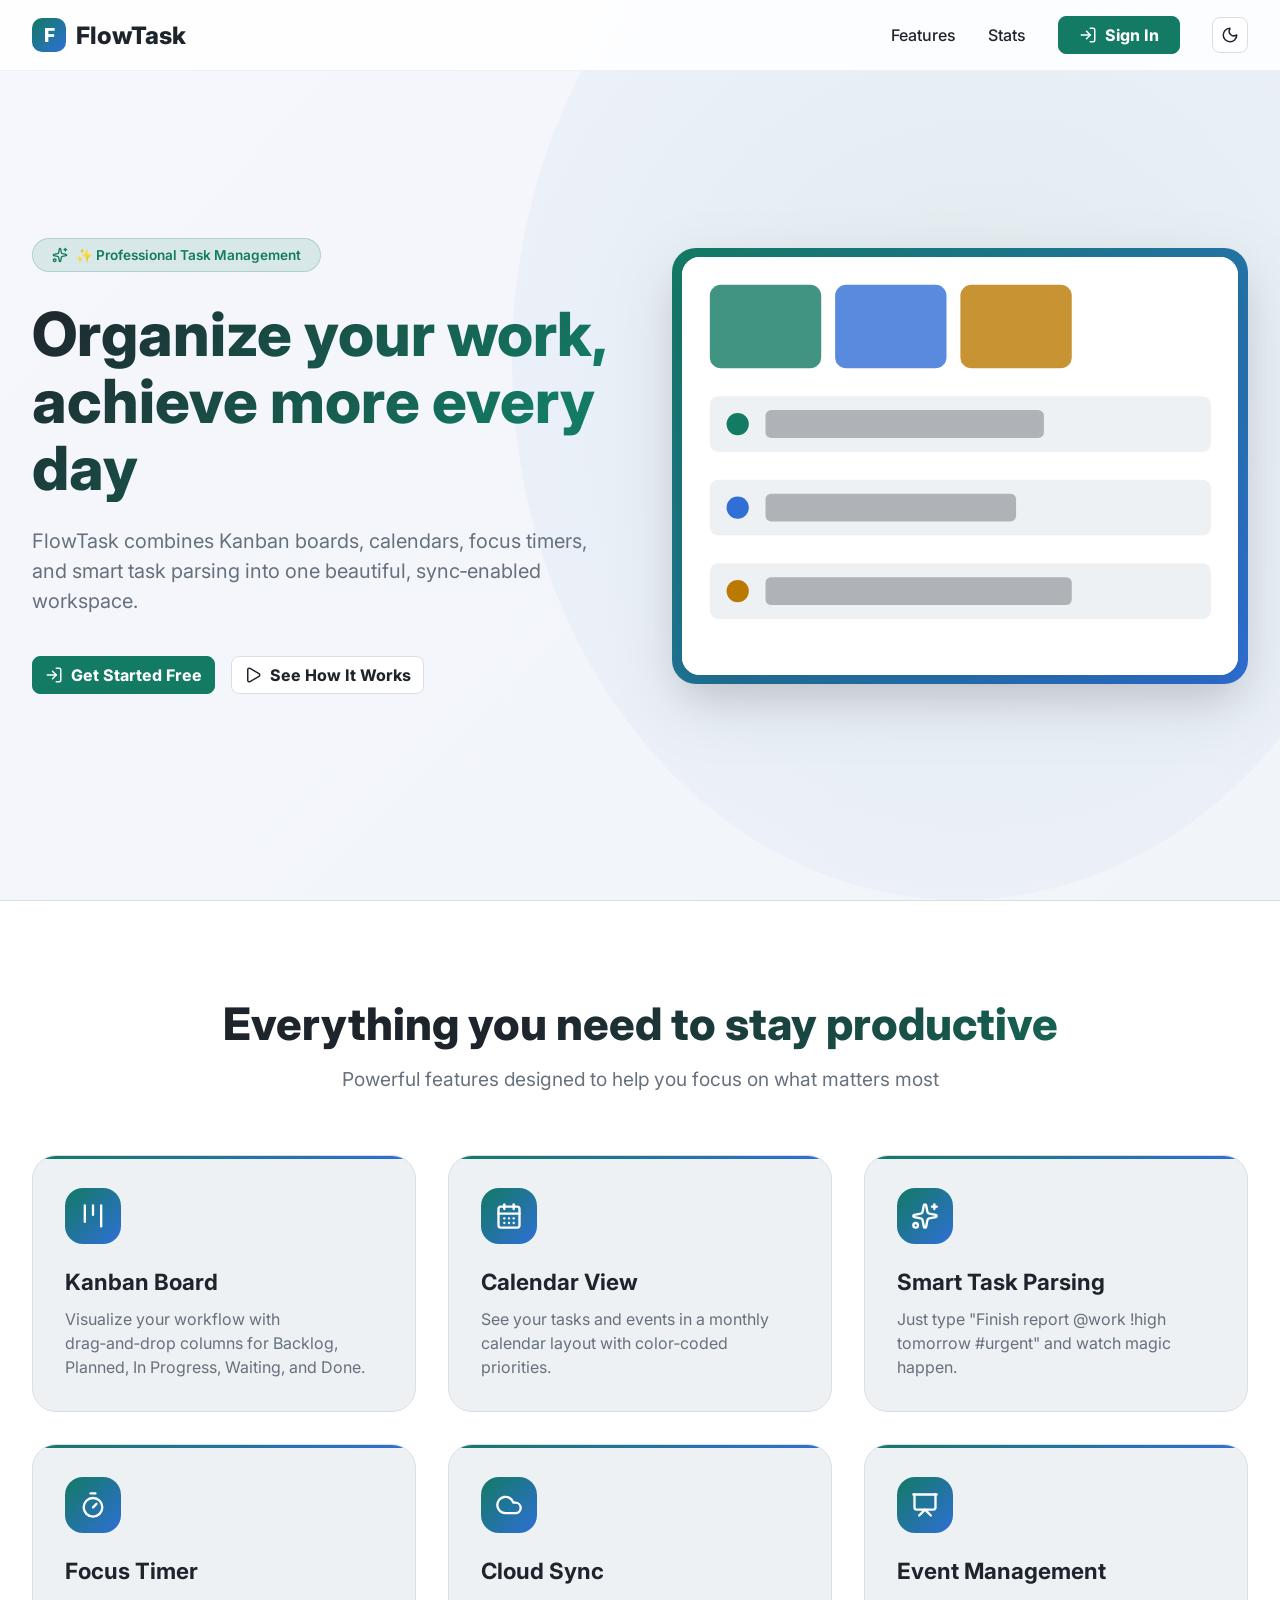
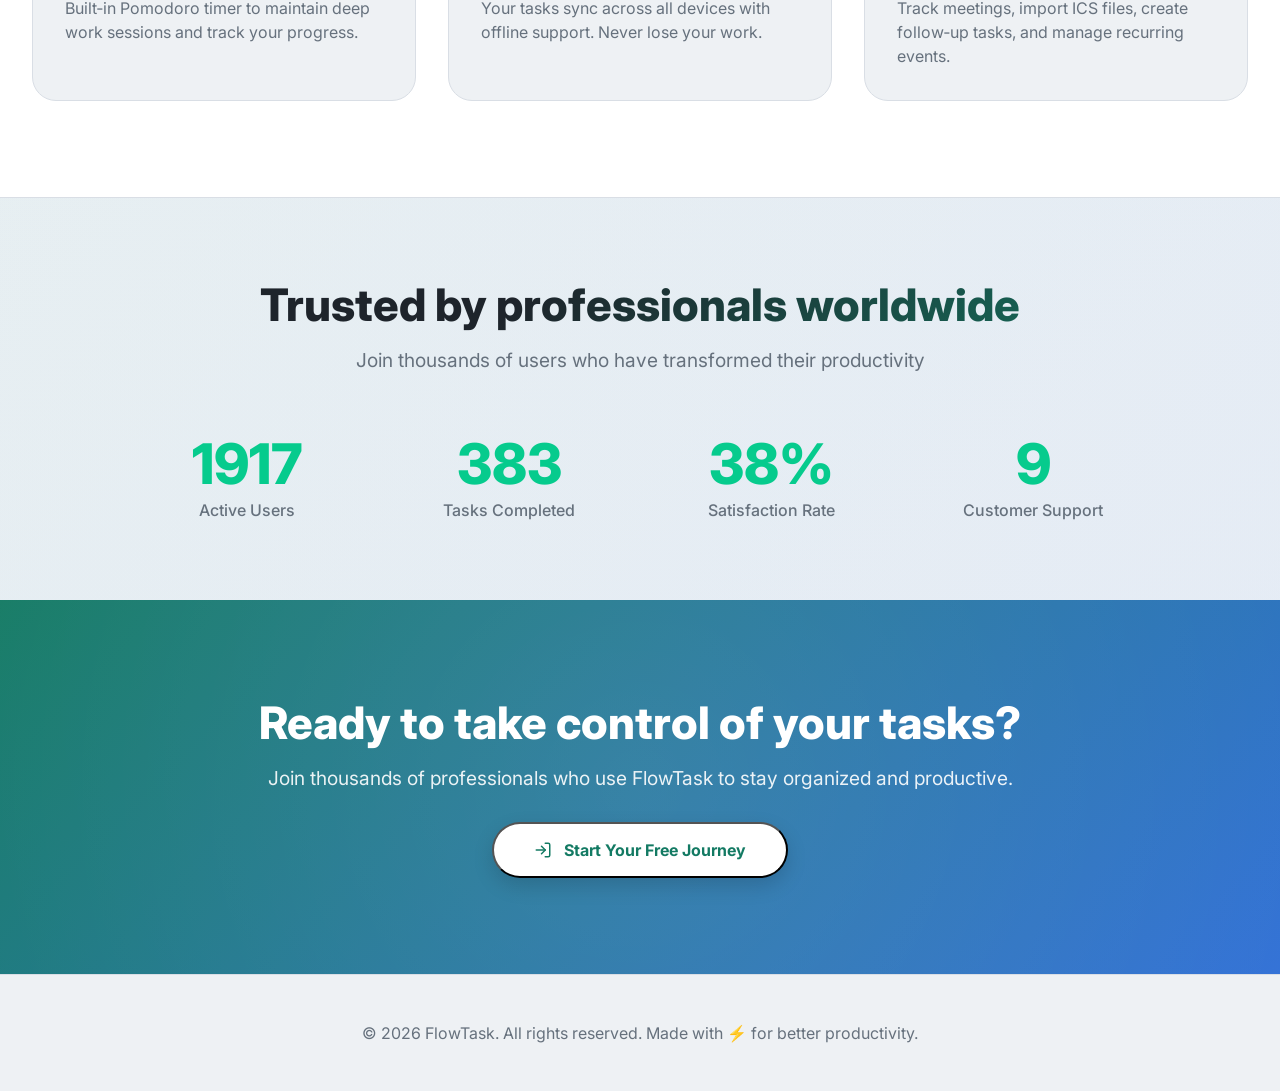
==== commit 5b404580: "Update statistics numbers and color in index.html" ====
--- a/index.html
+++ b/index.html
@@ -377,7 +377,7 @@
     .stat-number {
       font-size: 3.5rem;
       font-weight: 800;
-      color: #137a63;
+      color: #06CB8D;
       margin-bottom: 0.5rem;
       line-height: 1;
     }
@@ -591,8 +591,8 @@
         <p class="section-subtitle">Join thousands of users who have transformed their productivity</p>
       </div>
       <div class="stats-grid">
-        <div class="stat-item" data-scroll><div class="stat-number" data-count="50000">0</div><div class="stat-label">Active Users</div></div>
-        <div class="stat-item" data-scroll><div class="stat-number" data-count="1000000">0</div><div class="stat-label">Tasks Completed</div></div>
+        <div class="stat-item" data-scroll><div class="stat-number" data-count="5000">0</div><div class="stat-label">Active Users</div></div>
+        <div class="stat-item" data-scroll><div class="stat-number" data-count="1000">0</div><div class="stat-label">Tasks Completed</div></div>
         <div class="stat-item" data-scroll><div class="stat-number" data-count="98">0%</div><div class="stat-label">Satisfaction Rate</div></div>
         <div class="stat-item" data-scroll><div class="stat-number" data-count="24">0/7</div><div class="stat-label">Customer Support</div></div>
       </div>
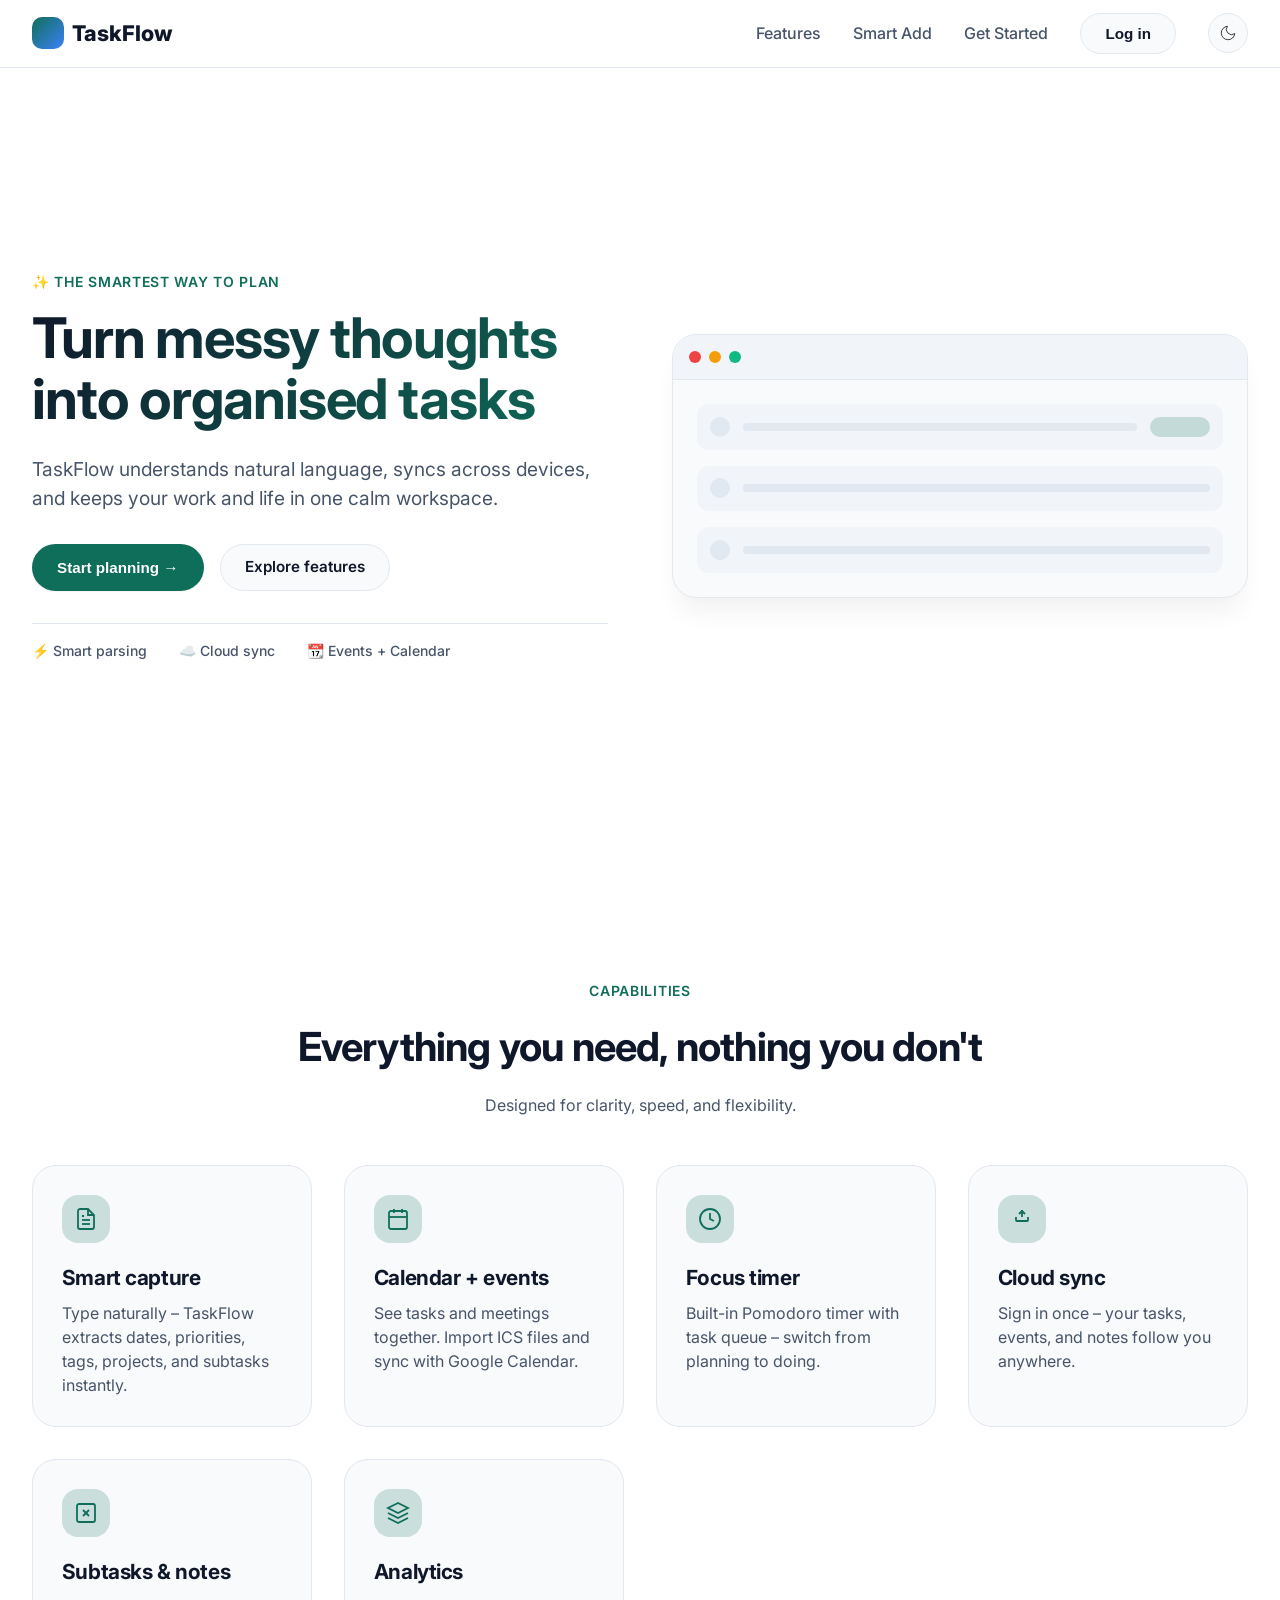
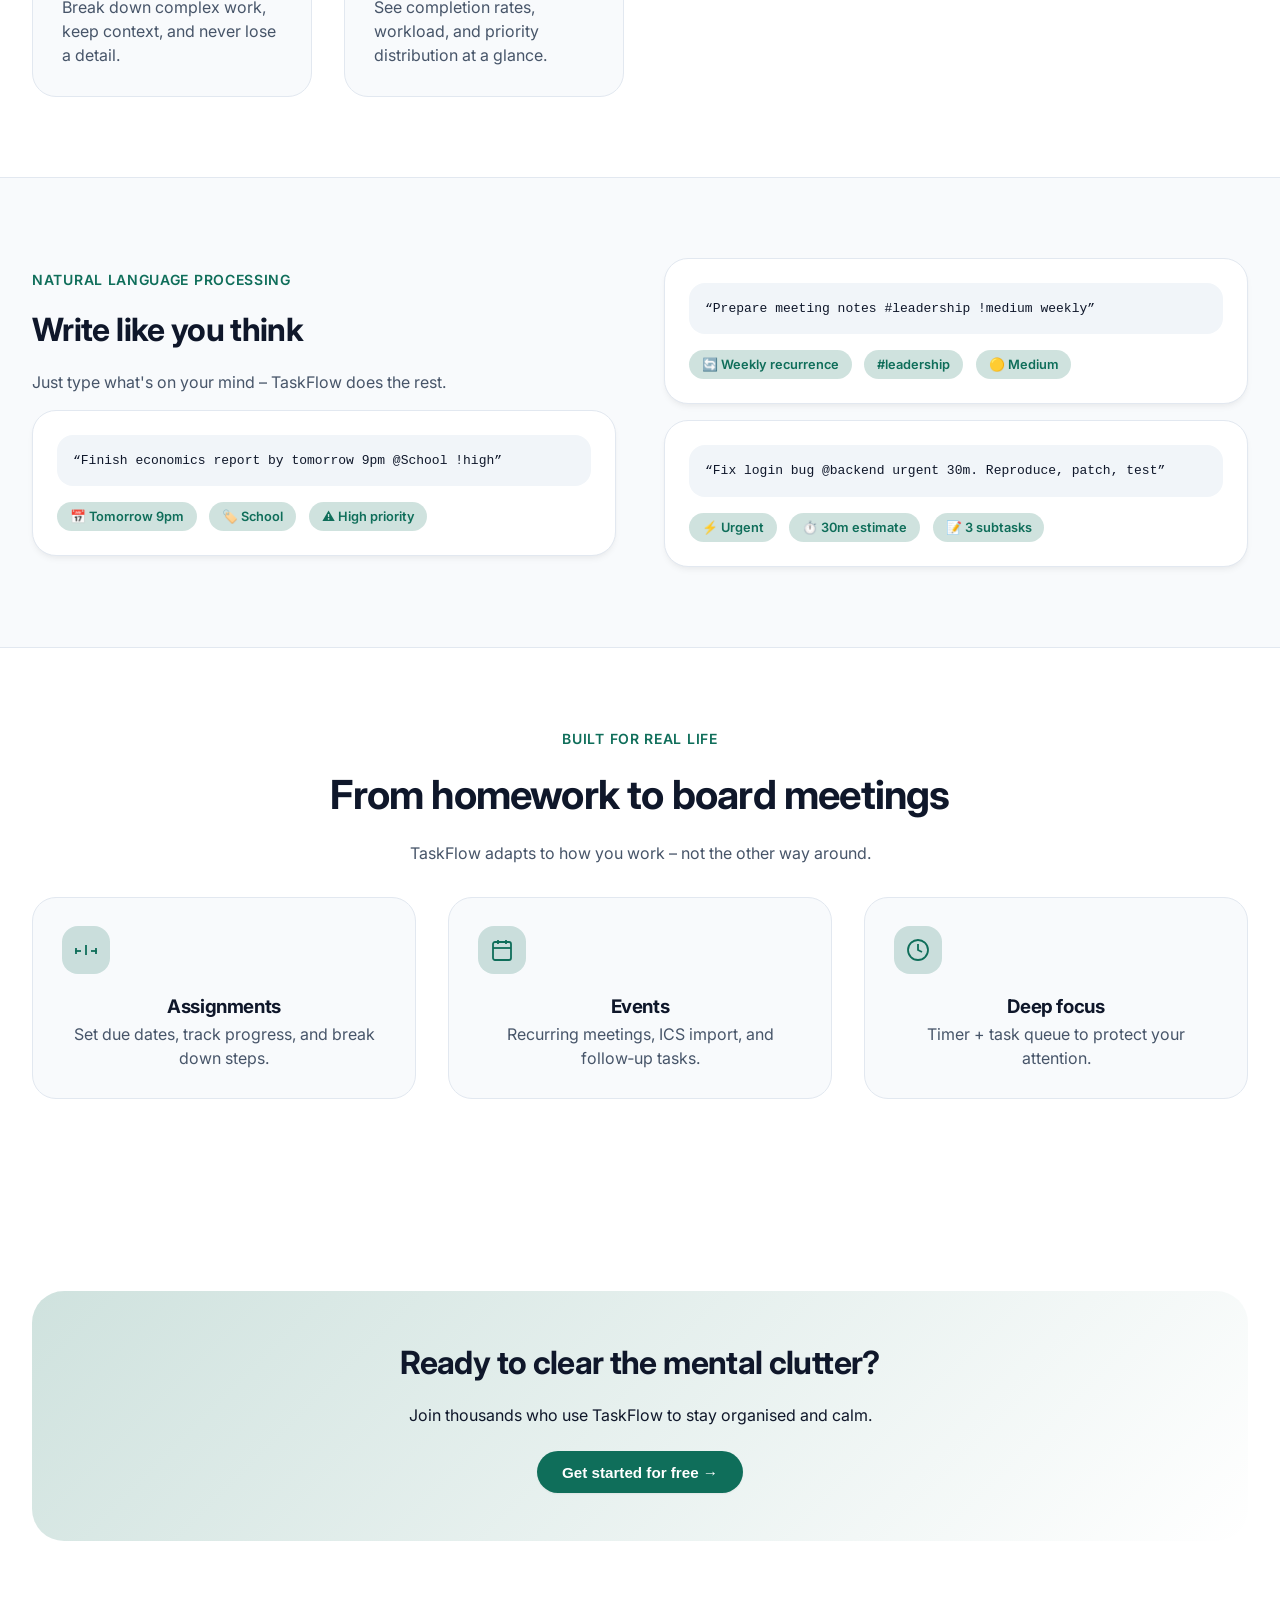
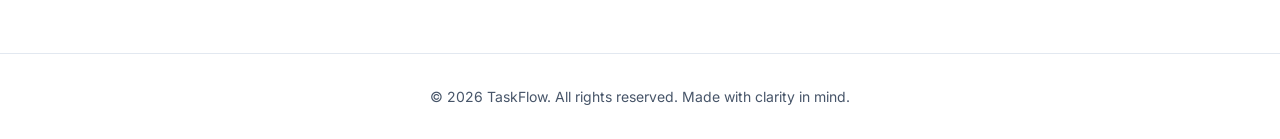
==== commit 87e8cea5: "Update index.html" ====
--- a/index.html
+++ b/index.html
@@ -1,160 +1,187 @@
-<!doctype html>
-<html lang="en" data-theme="light">
+<!DOCTYPE html>
+<html lang="en">
 <head>
-  <meta charset="utf-8" />
-  <meta name="viewport" content="width=device-width, initial-scale=1" />
-  <meta name="description" content="FlowTask – Professional task management with Kanban, calendar, focus timer, and cloud sync." />
-  <title>FlowTask – Modern Task Management</title>
-  <link rel="stylesheet" href="styles.css" />
-  <link href="https://fonts.googleapis.com/css2?family=Inter:opsz,wght@14..32,300;400;500;600;700;800&display=swap" rel="stylesheet" />
+  <meta charset="UTF-8">
+  <meta name="viewport" content="width=device-width, initial-scale=1.0, viewport-fit=cover">
+  <meta name="description" content="TaskFlow – The smart task manager that understands natural language, syncs across devices, and keeps your work and life organised.">
+  <title>TaskFlow – Smart Task Management</title>
+  <link href="https://fonts.googleapis.com/css2?family=Inter:opsz,wght@14..32,300;400;500;600;700;800&display=swap" rel="stylesheet">
   <style>
+    /* ---------- RESET & VARIABLES ---------- */
     * {
       margin: 0;
       padding: 0;
       box-sizing: border-box;
     }
 
+    :root {
+      --bg: #ffffff;
+      --surface: #f8fafc;
+      --surface-2: #f1f5f9;
+      --ink: #0f172a;
+      --muted: #475569;
+      --border: #e2e8f0;
+      --accent: #0f6e5a;
+      --accent-light: #14b8a6;
+      --accent-glow: rgba(15, 110, 90, 0.2);
+      --blue: #3b82f6;
+      --shadow-sm: 0 1px 2px rgba(0,0,0,0.04), 0 1px 2px rgba(0,0,0,0.02);
+      --shadow-md: 0 4px 6px -1px rgba(0,0,0,0.05), 0 2px 4px -1px rgba(0,0,0,0.02);
+      --shadow-lg: 0 10px 15px -3px rgba(0,0,0,0.05), 0 4px 6px -2px rgba(0,0,0,0.02);
+      --shadow-xl: 0 20px 25px -5px rgba(0,0,0,0.05), 0 10px 10px -5px rgba(0,0,0,0.01);
+    }
+
+    [data-theme="dark"] {
+      --bg: #0f172a;
+      --surface: #1e293b;
+      --surface-2: #334155;
+      --ink: #f1f5f9;
+      --muted: #94a3b8;
+      --border: #334155;
+      --accent: #2dd4bf;
+      --accent-light: #5eead4;
+      --accent-glow: rgba(45, 212, 191, 0.15);
+      --shadow-sm: 0 1px 2px rgba(0,0,0,0.2);
+      --shadow-md: 0 4px 6px -1px rgba(0,0,0,0.2);
+    }
+
     body {
       font-family: 'Inter', sans-serif;
-      background: linear-gradient(135deg, #f5f7fc 0%, #eef2f6 100%);
-      min-height: 100vh;
+      background: var(--bg);
+      color: var(--ink);
+      line-height: 1.5;
       overflow-x: hidden;
-    }
-
-    [data-theme="dark"] body {
-      background: linear-gradient(135deg, #17191b 0%, #202326 100%);
-    }
-
-    /* Landing nav */
-    .landing-nav {
+      transition: background 0.2s, color 0.2s;
+    }
+
+    /* ---------- TYPOGRAPHY ---------- */
+    h1, h2, h3 {
+      font-weight: 700;
+      letter-spacing: -0.02em;
+    }
+
+    .eyebrow {
+      font-size: 0.875rem;
+      font-weight: 600;
+      text-transform: uppercase;
+      letter-spacing: 0.05em;
+      color: var(--accent);
+      margin-bottom: 1rem;
+    }
+
+    /* ---------- BUTTONS ---------- */
+    .button {
+      display: inline-flex;
+      align-items: center;
+      gap: 0.5rem;
+      padding: 0.7rem 1.5rem;
+      border-radius: 9999px;
+      font-weight: 600;
+      font-size: 0.95rem;
+      transition: all 0.2s ease;
+      cursor: pointer;
+      border: 1px solid transparent;
+      background: transparent;
+      color: var(--ink);
+      text-decoration: none;
+    }
+
+    .button-primary {
+      background: var(--accent);
+      color: white;
+      box-shadow: var(--shadow-sm);
+    }
+    .button-primary:hover {
+      background: var(--accent-light);
+      transform: translateY(-2px);
+      box-shadow: var(--shadow-md);
+    }
+    .button-outline {
+      border-color: var(--border);
+      background: var(--surface);
+    }
+    .button-outline:hover {
+      border-color: var(--accent);
+      background: var(--surface-2);
+      transform: translateY(-1px);
+    }
+    .icon-button {
+      background: var(--surface);
+      border: 1px solid var(--border);
+      border-radius: 9999px;
+      width: 2.5rem;
+      height: 2.5rem;
+      display: inline-flex;
+      align-items: center;
+      justify-content: center;
+      cursor: pointer;
+      transition: all 0.2s;
+    }
+    .icon-button:hover {
+      background: var(--surface-2);
+      border-color: var(--accent);
+    }
+
+    /* ---------- NAVBAR ---------- */
+    .navbar {
       position: fixed;
       top: 0;
       left: 0;
       right: 0;
-      z-index: 1000;
-      backdrop-filter: blur(16px);
-      background: rgba(255, 255, 255, 0.85);
-      border-bottom: 1px solid rgba(0, 0, 0, 0.05);
-      transition: all 0.4s cubic-bezier(0.2, 0.8, 0.2, 1);
-    }
-
-    [data-theme="dark"] .landing-nav {
-      background: rgba(23, 25, 27, 0.85);
-      border-bottom-color: rgba(255, 255, 255, 0.05);
-    }
-
-    .landing-nav.scrolled {
-      background: rgba(255, 255, 255, 0.98);
-      box-shadow: 0 8px 30px rgba(0, 0, 0, 0.08);
-    }
-
-    [data-theme="dark"] .landing-nav.scrolled {
-      background: rgba(23, 25, 27, 0.98);
-    }
-
+      backdrop-filter: blur(12px);
+      background: rgba(var(--bg-rgb), 0.8);
+      border-bottom: 1px solid var(--border);
+      z-index: 100;
+      transition: all 0.3s;
+    }
     .nav-container {
       max-width: 1280px;
       margin: 0 auto;
-      padding: 1rem 2rem;
+      padding: 0.8rem 2rem;
       display: flex;
       justify-content: space-between;
       align-items: center;
     }
-
     .logo {
       display: flex;
       align-items: center;
-      gap: 10px;
-      font-size: 1.5rem;
+      gap: 0.5rem;
       font-weight: 800;
-      color: var(--ink, #1e242b);
+      font-size: 1.35rem;
+      color: var(--ink);
       text-decoration: none;
-      transition: transform 0.2s;
-    }
-
-    .logo:hover {
-      transform: scale(1.02);
-    }
-
+    }
     .logo-mark {
-      width: 34px;
-      height: 34px;
-      background: linear-gradient(135deg, #137a63, #2f6fd6);
+      width: 32px;
+      height: 32px;
+      background: linear-gradient(135deg, var(--accent), var(--blue));
       border-radius: 10px;
-      display: flex;
-      align-items: center;
-      justify-content: center;
-      color: white;
-      font-weight: 800;
-      font-size: 1.2rem;
-      transition: all 0.3s;
-    }
-
+      display: inline-block;
+    }
     .nav-links {
       display: flex;
       gap: 2rem;
       align-items: center;
     }
-
-    .nav-link {
-      color: var(--ink, #1e242b);
+    .nav-links a {
+      color: var(--muted);
       text-decoration: none;
       font-weight: 500;
-      transition: color 0.2s, transform 0.2s;
-      position: relative;
-    }
-
-    .nav-link::after {
-      content: '';
-      position: absolute;
-      bottom: -4px;
-      left: 0;
-      width: 0;
-      height: 2px;
-      background: #137a63;
-      transition: width 0.3s ease;
-    }
-
-    .nav-link:hover::after {
-      width: 100%;
-    }
-
-    .nav-link:hover {
-      color: #137a63;
-      transform: translateY(-1px);
-    }
-
-    /* Hero section with parallax */
-    .hero-section {
+      transition: color 0.2s;
+    }
+    .nav-links a:hover {
+      color: var(--accent);
+    }
+
+    /* ---------- HERO ---------- */
+    .hero {
       min-height: 100vh;
       display: flex;
       align-items: center;
-      padding: 7rem 2rem 5rem;
+      padding: 6rem 2rem 4rem;
       position: relative;
       overflow: hidden;
     }
-
-    .hero-bg-shape {
-      position: absolute;
-      top: -20%;
-      right: -10%;
-      width: 70%;
-      height: 120%;
-      background: radial-gradient(circle, rgba(19,122,99,0.08) 0%, rgba(47,111,214,0.04) 70%, transparent 100%);
-      border-radius: 50%;
-      z-index: 0;
-      animation: floatBg 20s infinite alternate ease-in-out;
-    }
-
-    [data-theme="dark"] .hero-bg-shape {
-      background: radial-gradient(circle, rgba(19,122,99,0.15) 0%, rgba(47,111,214,0.08) 70%, transparent 100%);
-    }
-
-    @keyframes floatBg {
-      0% { transform: translate(0, 0) scale(1); }
-      100% { transform: translate(-5%, -5%) scale(1.05); }
-    }
-
     .hero-container {
       max-width: 1280px;
       margin: 0 auto;
@@ -162,486 +189,474 @@
       grid-template-columns: 1fr 1fr;
       gap: 4rem;
       align-items: center;
-      position: relative;
-      z-index: 2;
-    }
-
+    }
     .hero-content {
-      opacity: 0;
-      transform: translateY(40px);
-      animation: fadeInUp 0.9s cubic-bezier(0.2, 0.8, 0.2, 1) forwards;
-    }
-
-    .hero-badge {
-      display: inline-flex;
-      align-items: center;
-      gap: 8px;
-      padding: 0.5rem 1.2rem;
-      background: rgba(19, 122, 99, 0.12);
-      backdrop-filter: blur(4px);
-      border-radius: 100px;
-      color: #137a63;
-      font-size: 0.85rem;
-      font-weight: 600;
-      margin-bottom: 1.8rem;
-      border: 1px solid rgba(19, 122, 99, 0.2);
-    }
-
+      animation: fadeUp 0.8s ease forwards;
+    }
     .hero-title {
-      font-size: 3.8rem;
-      font-weight: 800;
+      font-size: 3.5rem;
       line-height: 1.1;
       margin-bottom: 1.5rem;
-      background: linear-gradient(135deg, var(--ink, #1e242b) 0%, #137a63 80%);
+      background: linear-gradient(135deg, var(--ink), var(--accent));
       -webkit-background-clip: text;
       background-clip: text;
       color: transparent;
     }
-
     .hero-description {
-      font-size: 1.25rem;
-      color: var(--muted, #66717d);
-      line-height: 1.5;
-      margin-bottom: 2.5rem;
-    }
-
+      font-size: 1.2rem;
+      color: var(--muted);
+      margin-bottom: 2rem;
+    }
     .hero-buttons {
       display: flex;
       gap: 1rem;
       flex-wrap: wrap;
-    }
-
+      margin-bottom: 2rem;
+    }
+    .hero-stats {
+      display: flex;
+      gap: 2rem;
+      padding-top: 1rem;
+      border-top: 1px solid var(--border);
+    }
+    .hero-stats span {
+      font-size: 0.875rem;
+      color: var(--muted);
+      font-weight: 500;
+    }
     .hero-image {
+      animation: fadeUp 0.8s 0.1s ease forwards;
       opacity: 0;
-      transform: translateY(40px);
-      animation: fadeInUp 0.9s cubic-bezier(0.2, 0.8, 0.2, 1) 0.15s forwards;
-      filter: drop-shadow(0 20px 30px rgba(0, 0, 0, 0.1));
-      transition: transform 0.4s ease;
-    }
-
-    .hero-image:hover {
+      transform: translateY(20px);
+    }
+    .mockup {
+      background: var(--surface);
+      border-radius: 1.5rem;
+      box-shadow: var(--shadow-xl);
+      border: 1px solid var(--border);
+      overflow: hidden;
+      transition: transform 0.3s;
+    }
+    .mockup:hover {
       transform: translateY(-8px);
     }
-
-    /* Feature cards with staggered reveal */
-    .feature-section {
-      padding: 6rem 2rem;
-      background: var(--surface, #ffffff);
-      border-top: 1px solid var(--line, #d9dee5);
-      border-bottom: 1px solid var(--line, #d9dee5);
-    }
-
-    [data-theme="dark"] .feature-section {
-      background: var(--surface, #202326);
-    }
-
-    .section-container {
+    .mockup-header {
+      background: var(--surface-2);
+      padding: 1rem;
+      border-bottom: 1px solid var(--border);
+      display: flex;
+      gap: 0.5rem;
+    }
+    .mockup-dot {
+      width: 12px;
+      height: 12px;
+      border-radius: 50%;
+      background: #ef4444;
+    }
+    .mockup-dot:nth-child(2) { background: #f59e0b; }
+    .mockup-dot:nth-child(3) { background: #10b981; }
+    .mockup-content {
+      padding: 1.5rem;
+      display: flex;
+      flex-direction: column;
+      gap: 1rem;
+    }
+    .mockup-task {
+      background: var(--surface-2);
+      border-radius: 0.75rem;
+      padding: 0.8rem;
+      display: flex;
+      gap: 0.8rem;
+      align-items: center;
+    }
+    .mockup-check {
+      width: 20px;
+      height: 20px;
+      border-radius: 999px;
+      background: var(--border);
+    }
+    .mockup-text {
+      flex: 1;
+      height: 8px;
+      background: var(--border);
+      border-radius: 4px;
+    }
+    .mockup-tag {
+      width: 60px;
+      height: 20px;
+      background: var(--accent-glow);
+      border-radius: 20px;
+    }
+
+    /* ---------- FEATURE GRID ---------- */
+    .section {
+      padding: 5rem 2rem;
+    }
+    .container {
       max-width: 1280px;
       margin: 0 auto;
     }
-
     .section-header {
       text-align: center;
-      margin-bottom: 4rem;
+      margin-bottom: 3rem;
+    }
+    .section-title {
+      font-size: 2.5rem;
+      margin-bottom: 1rem;
+    }
+    .features-grid {
+      display: grid;
+      grid-template-columns: repeat(auto-fit, minmax(280px, 1fr));
+      gap: 2rem;
+    }
+    .feature-card {
+      background: var(--surface);
+      border: 1px solid var(--border);
+      border-radius: 1.5rem;
+      padding: 1.8rem;
+      transition: all 0.3s;
       opacity: 0;
       transform: translateY(30px);
-      transition: opacity 0.7s ease, transform 0.7s ease;
-    }
-
-    .section-header.revealed {
-      opacity: 1;
-      transform: translateY(0);
-    }
-
-    .section-title {
-      font-size: 2.8rem;
-      font-weight: 800;
-      margin-bottom: 1rem;
-      background: linear-gradient(135deg, var(--ink, #1e242b), var(--ink, #1e242b) 40%, #137a63);
-      -webkit-background-clip: text;
-      background-clip: text;
-      color: transparent;
-    }
-
-    .section-subtitle {
-      font-size: 1.2rem;
-      color: var(--muted, #66717d);
-      max-width: 600px;
-      margin: 0 auto;
-    }
-
-    .features-grid {
-      display: grid;
-      grid-template-columns: repeat(auto-fit, minmax(300px, 1fr));
-      gap: 2rem;
-    }
-
-    .feature-card {
-      padding: 2rem;
-      background: var(--surface-2, #eef1f4);
-      border-radius: 24px;
-      border: 1px solid var(--line, #d9dee5);
-      transition: all 0.4s cubic-bezier(0.2, 0.8, 0.2, 1);
-      opacity: 0;
-      transform: translateY(40px);
-      position: relative;
-      overflow: hidden;
-    }
-
-    .feature-card::before {
-      content: '';
-      position: absolute;
-      top: 0;
-      left: 0;
-      right: 0;
-      height: 3px;
-      background: linear-gradient(90deg, #137a63, #2f6fd6);
-      transform: scaleX(0);
-      transition: transform 0.5s ease;
-    }
-
+    }
     .feature-card.revealed {
       opacity: 1;
       transform: translateY(0);
     }
-
-    .feature-card.revealed::before {
-      transform: scaleX(1);
-    }
-
     .feature-card:hover {
-      transform: translateY(-8px);
-      box-shadow: 0 25px 45px -12px rgba(0, 0, 0, 0.2);
-      border-color: color-mix(in srgb, #137a63 30%, var(--line));
-    }
-
+      transform: translateY(-4px);
+      box-shadow: var(--shadow-lg);
+      border-color: var(--accent-light);
+    }
     .feature-icon {
-      width: 56px;
-      height: 56px;
-      background: linear-gradient(135deg, #137a63, #2f6fd6);
-      border-radius: 18px;
+      width: 48px;
+      height: 48px;
+      background: var(--accent-glow);
+      border-radius: 1rem;
       display: flex;
       align-items: center;
       justify-content: center;
-      margin-bottom: 1.5rem;
-      transition: transform 0.3s;
-    }
-
-    .feature-card:hover .feature-icon {
-      transform: scale(1.05) rotate(2deg);
-    }
-
+      margin-bottom: 1.2rem;
+    }
     .feature-icon svg {
-      width: 28px;
-      height: 28px;
-      color: white;
-    }
-
+      width: 24px;
+      height: 24px;
+      stroke: var(--accent);
+      stroke-width: 1.8;
+    }
     .feature-title {
-      font-size: 1.4rem;
-      font-weight: 700;
-      margin-bottom: 0.75rem;
-    }
-
-    .feature-description {
-      color: var(--muted, #66717d);
+      font-size: 1.3rem;
+      margin-bottom: 0.5rem;
+    }
+    .feature-desc {
+      color: var(--muted);
       line-height: 1.5;
     }
 
-    /* Stats section with animated counters */
-    .stats-section {
-      padding: 5rem 2rem;
-      background: linear-gradient(135deg, rgba(19, 122, 99, 0.05), rgba(47, 111, 214, 0.05));
+    /* ---------- SMART ADD DEMO ---------- */
+    .demo-section {
+      background: var(--surface);
+      border-top: 1px solid var(--border);
+      border-bottom: 1px solid var(--border);
+    }
+    .demo-grid {
+      display: grid;
+      grid-template-columns: 1fr 1fr;
+      gap: 3rem;
+      align-items: center;
+    }
+    .demo-card {
+      background: var(--bg);
+      border-radius: 1.5rem;
+      padding: 1.5rem;
+      border: 1px solid var(--border);
+      box-shadow: var(--shadow-md);
+    }
+    .demo-input {
+      background: var(--surface-2);
+      border-radius: 1rem;
+      padding: 1rem;
+      font-family: monospace;
+      margin-bottom: 1rem;
+    }
+    .demo-output {
+      display: flex;
+      flex-wrap: wrap;
+      gap: 0.8rem;
+      margin-top: 1rem;
+    }
+    .demo-badge {
+      background: var(--accent-glow);
+      color: var(--accent);
+      padding: 0.3rem 0.8rem;
+      border-radius: 999px;
+      font-size: 0.8rem;
+      font-weight: 600;
+    }
+
+    /* ---------- CTA ---------- */
+    .cta {
       text-align: center;
-    }
-
-    .stats-grid {
-      display: grid;
-      grid-template-columns: repeat(auto-fit, minmax(200px, 1fr));
-      gap: 3rem;
-      max-width: 1000px;
-      margin: 0 auto;
-    }
-
-    .stat-item {
-      opacity: 0;
-      transform: scale(0.9);
-      transition: all 0.6s cubic-bezier(0.2, 0.8, 0.2, 1);
-    }
-
-    .stat-item.revealed {
-      opacity: 1;
-      transform: scale(1);
-    }
-
-    .stat-number {
-      font-size: 3.5rem;
-      font-weight: 800;
-      color: #06CB8D;
-      margin-bottom: 0.5rem;
-      line-height: 1;
-    }
-
-    .stat-label {
-      color: var(--muted, #66717d);
-      font-weight: 500;
-      font-size: 1rem;
-    }
-
-    /* CTA section */
-    .cta-section {
-      padding: 6rem 2rem;
+      background: linear-gradient(135deg, var(--accent-glow), transparent);
+      border-radius: 2rem;
+      margin: 2rem auto;
+      padding: 3rem;
+    }
+    .cta h2 {
+      font-size: 2rem;
+      margin-bottom: 1rem;
+    }
+
+    /* ---------- FOOTER ---------- */
+    .footer {
       text-align: center;
-      background: linear-gradient(135deg, #137a63, #2f6fd6);
-      color: white;
-      position: relative;
-      overflow: hidden;
-    }
-
-    .cta-section::before {
-      content: '';
-      position: absolute;
-      top: -50%;
-      left: -50%;
-      width: 200%;
-      height: 200%;
-      background: radial-gradient(circle, rgba(255,255,255,0.1) 0%, transparent 70%);
-      animation: rotateGlow 20s linear infinite;
-    }
-
-    @keyframes rotateGlow {
-      0% { transform: rotate(0deg); }
-      100% { transform: rotate(360deg); }
-    }
-
-    .cta-title {
-      font-size: 2.8rem;
-      font-weight: 800;
-      margin-bottom: 1rem;
-      position: relative;
-      z-index: 1;
-    }
-
-    .cta-description {
-      font-size: 1.2rem;
-      margin-bottom: 2rem;
-      opacity: 0.9;
-      position: relative;
-      z-index: 1;
-    }
-
-    .cta-button {
-      display: inline-flex;
-      align-items: center;
-      gap: 0.75rem;
-      padding: 1rem 2.5rem;
-      background: white;
-      color: #137a63;
-      border-radius: 60px;
-      font-weight: 700;
-      text-decoration: none;
-      transition: all 0.3s ease;
-      position: relative;
-      z-index: 1;
-      box-shadow: 0 8px 20px rgba(0, 0, 0, 0.15);
-    }
-
-    .cta-button:hover {
-      transform: translateY(-4px);
-      box-shadow: 0 20px 35px -8px rgba(0, 0, 0, 0.25);
-      gap: 1rem;
-    }
-
-    /* Footer */
-    .footer {
-      padding: 3rem 2rem;
-      background: var(--surface-2, #eef1f4);
-      border-top: 1px solid var(--line, #d9dee5);
-      text-align: center;
-      color: var(--muted, #66717d);
-    }
-
-    /* Animations */
-    @keyframes fadeInUp {
+      padding: 2rem;
+      border-top: 1px solid var(--border);
+      color: var(--muted);
+      font-size: 0.875rem;
+    }
+
+    /* ---------- ANIMATIONS ---------- */
+    @keyframes fadeUp {
       to {
         opacity: 1;
         transform: translateY(0);
       }
     }
-
-    /* Responsive */
+    .reveal {
+      opacity: 0;
+      transform: translateY(30px);
+      transition: all 0.7s cubic-bezier(0.2, 0.8, 0.2, 1);
+    }
+    .reveal.revealed {
+      opacity: 1;
+      transform: translateY(0);
+    }
+
+    /* ---------- RESPONSIVE ---------- */
     @media (max-width: 768px) {
       .hero-container {
         grid-template-columns: 1fr;
+        text-align: center;
         gap: 2rem;
-        text-align: center;
       }
       .hero-title {
         font-size: 2.5rem;
       }
-      .section-title {
-        font-size: 2rem;
+      .hero-stats {
+        justify-content: center;
+      }
+      .demo-grid {
+        grid-template-columns: 1fr;
       }
       .nav-links {
         gap: 1rem;
       }
-      .nav-container {
-        padding: 0.8rem 1rem;
-      }
-      .hero-buttons {
-        justify-content: center;
-      }
-      .feature-card {
-        padding: 1.5rem;
-      }
-      .cta-title {
+      .section-title {
         font-size: 2rem;
       }
     }
   </style>
 </head>
 <body>
-<div class="landing-page">
-  <nav class="landing-nav" id="landingNav">
+  <nav class="navbar" id="navbar">
     <div class="nav-container">
       <a href="/" class="logo">
-        <div class="logo-mark">F</div>
-        <span>FlowTask</span>
+        <span class="logo-mark"></span>
+        <span>TaskFlow</span>
       </a>
       <div class="nav-links">
-        <a href="#features" class="nav-link">Features</a>
-        <a href="#stats" class="nav-link">Stats</a>
-        <button class="button primary" id="landingLoginBtn" style="padding:0.5rem 1.25rem;">
-          <i data-lucide="log-in"></i> Sign In
-        </button>
-        <button class="icon-button" id="landingThemeToggle" type="button">
-          <i data-lucide="moon"></i>
+        <a href="#features">Features</a>
+        <a href="#demo">Smart Add</a>
+        <a href="#cta">Get Started</a>
+        <button class="button button-outline" id="loginBtn">Log in</button>
+        <button class="icon-button" id="themeToggle" aria-label="Toggle theme">
+          <svg width="18" height="18" viewBox="0 0 24 24" fill="none" stroke="currentColor" stroke-width="2"><circle cx="12" cy="12" r="5"/><line x1="12" y1="1" x2="12" y2="3"/><line x1="12" y1="21" x2="12" y2="23"/><line x1="4.22" y1="4.22" x2="5.64" y2="5.64"/><line x1="18.36" y1="18.36" x2="19.78" y2="19.78"/><line x1="1" y1="12" x2="3" y2="12"/><line x1="21" y1="12" x2="23" y2="12"/><line x1="4.22" y1="19.78" x2="5.64" y2="18.36"/><line x1="18.36" y1="5.64" x2="19.78" y2="4.22"/></svg>
         </button>
       </div>
     </div>
   </nav>
 
-  <section class="hero-section">
-    <div class="hero-bg-shape"></div>
-    <div class="hero-container">
-      <div class="hero-content">
-        <div class="hero-badge">
-          <i data-lucide="sparkles" style="width: 16px; height: 16px;"></i>
-          ✨ Professional Task Management
+  <main>
+    <section class="hero">
+      <div class="hero-container">
+        <div class="hero-content">
+          <div class="eyebrow">✨ The smartest way to plan</div>
+          <h1 class="hero-title">Turn messy thoughts into organised tasks</h1>
+          <p class="hero-description">TaskFlow understands natural language, syncs across devices, and keeps your work and life in one calm workspace.</p>
+          <div class="hero-buttons">
+            <button class="button button-primary" id="heroLoginBtn">Start planning →</button>
+            <a href="#features" class="button button-outline">Explore features</a>
+          </div>
+          <div class="hero-stats">
+            <span>⚡ Smart parsing</span>
+            <span>☁️ Cloud sync</span>
+            <span>📆 Events + Calendar</span>
+          </div>
         </div>
-        <h1 class="hero-title">Organize your work,<br />achieve more every day</h1>
-        <p class="hero-description">
-          FlowTask combines Kanban boards, calendars, focus timers, and smart task parsing
-          into one beautiful, sync‑enabled workspace.
-        </p>
-        <div class="hero-buttons">
-          <button class="button primary" id="heroLoginBtn">
-            <i data-lucide="log-in"></i> Get Started Free
-          </button>
-          <a href="#features" class="button ghost">
-            <i data-lucide="play"></i> See How It Works
-          </a>
+        <div class="hero-image">
+          <div class="mockup">
+            <div class="mockup-header">
+              <div class="mockup-dot"></div>
+              <div class="mockup-dot"></div>
+              <div class="mockup-dot"></div>
+            </div>
+            <div class="mockup-content">
+              <div class="mockup-task">
+                <div class="mockup-check"></div>
+                <div class="mockup-text"></div>
+                <div class="mockup-tag"></div>
+              </div>
+              <div class="mockup-task">
+                <div class="mockup-check"></div>
+                <div class="mockup-text" style="width: 70%"></div>
+              </div>
+              <div class="mockup-task">
+                <div class="mockup-check"></div>
+                <div class="mockup-text" style="width: 85%"></div>
+              </div>
+            </div>
+          </div>
         </div>
       </div>
-      <div class="hero-image">
-        <div style="background: linear-gradient(135deg, #137a63, #2f6fd6); border-radius: 24px; padding: 0.6rem;">
-          <div style="background: var(--surface, #ffffff); border-radius: 18px; overflow: hidden; box-shadow: 0 20px 40px rgba(0,0,0,0.1);">
-            <svg viewBox="0 0 400 300" style="width: 100%; height: auto; display: block;">
-              <rect width="400" height="300" fill="var(--surface, #ffffff)" />
-              <rect x="20" y="20" width="80" height="60" rx="8" fill="#137a63" opacity="0.8" />
-              <rect x="110" y="20" width="80" height="60" rx="8" fill="#2f6fd6" opacity="0.8" />
-              <rect x="200" y="20" width="80" height="60" rx="8" fill="#ba7900" opacity="0.8" />
-              <rect x="20" y="100" width="360" height="40" rx="6" fill="var(--surface-2, #eef1f4)" />
-              <circle cx="40" cy="120" r="8" fill="#137a63" />
-              <rect x="60" y="110" width="200" height="20" rx="4" fill="var(--ink, #1e242b)" opacity="0.3" />
-              <rect x="20" y="160" width="360" height="40" rx="6" fill="var(--surface-2, #eef1f4)" />
-              <circle cx="40" cy="180" r="8" fill="#2f6fd6" />
-              <rect x="60" y="170" width="180" height="20" rx="4" fill="var(--ink, #1e242b)" opacity="0.3" />
-              <rect x="20" y="220" width="360" height="40" rx="6" fill="var(--surface-2, #eef1f4)" />
-              <circle cx="40" cy="240" r="8" fill="#ba7900" />
-              <rect x="60" y="230" width="220" height="20" rx="4" fill="var(--ink, #1e242b)" opacity="0.3" />
-            </svg>
+    </section>
+
+    <section id="features" class="section">
+      <div class="container">
+        <div class="section-header reveal">
+          <div class="eyebrow">Capabilities</div>
+          <h2 class="section-title">Everything you need, nothing you don't</h2>
+          <p style="color: var(--muted); max-width: 600px; margin: 0 auto;">Designed for clarity, speed, and flexibility.</p>
+        </div>
+        <div class="features-grid">
+          <div class="feature-card reveal">
+            <div class="feature-icon"><svg viewBox="0 0 24 24" fill="none" stroke="currentColor"><path d="M14 2H6a2 2 0 0 0-2 2v16a2 2 0 0 0 2 2h12a2 2 0 0 0 2-2V8z"/><polyline points="14 2 14 8 20 8"/><line x1="16" y1="13" x2="8" y2="13"/><line x1="16" y1="17" x2="8" y2="17"/><polyline points="10 9 9 9 8 9"/></svg></div>
+            <h3 class="feature-title">Smart capture</h3>
+            <p class="feature-desc">Type naturally – TaskFlow extracts dates, priorities, tags, projects, and subtasks instantly.</p>
+          </div>
+          <div class="feature-card reveal">
+            <div class="feature-icon"><svg viewBox="0 0 24 24" fill="none" stroke="currentColor"><rect x="3" y="4" width="18" height="18" rx="2" ry="2"/><line x1="16" y1="2" x2="16" y2="6"/><line x1="8" y1="2" x2="8" y2="6"/><line x1="3" y1="10" x2="21" y2="10"/></svg></div>
+            <h3 class="feature-title">Calendar + events</h3>
+            <p class="feature-desc">See tasks and meetings together. Import ICS files and sync with Google Calendar.</p>
+          </div>
+          <div class="feature-card reveal">
+            <div class="feature-icon"><svg viewBox="0 0 24 24" fill="none" stroke="currentColor"><circle cx="12" cy="12" r="10"/><polyline points="12 6 12 12 16 14"/></svg></div>
+            <h3 class="feature-title">Focus timer</h3>
+            <p class="feature-desc">Built-in Pomodoro timer with task queue – switch from planning to doing.</p>
+          </div>
+          <div class="feature-card reveal">
+            <div class="feature-icon"><svg viewBox="0 0 24 24" fill="none" stroke="currentColor"><path d="M18 10v3c0 .6-.4 1-1 1H7c-.6 0-1-.4-1-1v-3"/><path d="M12 3v7"/><path d="M9 7l3-3 3 3"/></svg></div>
+            <h3 class="feature-title">Cloud sync</h3>
+            <p class="feature-desc">Sign in once – your tasks, events, and notes follow you anywhere.</p>
+          </div>
+          <div class="feature-card reveal">
+            <div class="feature-icon"><svg viewBox="0 0 24 24" fill="none" stroke="currentColor"><rect x="3" y="3" width="18" height="18" rx="2"/><line x1="9" y1="9" x2="15" y2="15"/><line x1="15" y1="9" x2="9" y2="15"/></svg></div>
+            <h3 class="feature-title">Subtasks & notes</h3>
+            <p class="feature-desc">Break down complex work, keep context, and never lose a detail.</p>
+          </div>
+          <div class="feature-card reveal">
+            <div class="feature-icon"><svg viewBox="0 0 24 24" fill="none" stroke="currentColor"><polygon points="12 2 2 7 12 12 22 7 12 2"/><polyline points="2 17 12 22 22 17"/><polyline points="2 12 12 17 22 12"/></svg></div>
+            <h3 class="feature-title">Analytics</h3>
+            <p class="feature-desc">See completion rates, workload, and priority distribution at a glance.</p>
           </div>
         </div>
       </div>
-    </div>
-  </section>
-
-  <section id="features" class="feature-section">
-    <div class="section-container">
-      <div class="section-header" data-scroll-header>
-        <h2 class="section-title">Everything you need to stay productive</h2>
-        <p class="section-subtitle">Powerful features designed to help you focus on what matters most</p>
+    </section>
+
+    <section id="demo" class="demo-section section">
+      <div class="container">
+        <div class="demo-grid">
+          <div class="reveal">
+            <div class="eyebrow">Natural language processing</div>
+            <h2 class="section-title" style="font-size: 2rem;">Write like you think</h2>
+            <p style="color: var(--muted); margin-bottom: 1rem;">Just type what's on your mind – TaskFlow does the rest.</p>
+            <div class="demo-card">
+              <div class="demo-input">“Finish economics report by tomorrow 9pm @School !high”</div>
+              <div class="demo-output">
+                <span class="demo-badge">📅 Tomorrow 9pm</span>
+                <span class="demo-badge">🏷️ School</span>
+                <span class="demo-badge">⚠️ High priority</span>
+              </div>
+            </div>
+          </div>
+          <div class="reveal">
+            <div class="demo-card">
+              <div class="demo-input">“Prepare meeting notes #leadership !medium weekly”</div>
+              <div class="demo-output">
+                <span class="demo-badge">🔄 Weekly recurrence</span>
+                <span class="demo-badge">#leadership</span>
+                <span class="demo-badge">🟡 Medium</span>
+              </div>
+            </div>
+            <div class="demo-card" style="margin-top: 1rem;">
+              <div class="demo-input">“Fix login bug @backend urgent 30m. Reproduce, patch, test”</div>
+              <div class="demo-output">
+                <span class="demo-badge">⚡ Urgent</span>
+                <span class="demo-badge">⏱️ 30m estimate</span>
+                <span class="demo-badge">📝 3 subtasks</span>
+              </div>
+            </div>
+          </div>
+        </div>
       </div>
-      <div class="features-grid">
-        <div class="feature-card" data-scroll><div class="feature-icon"><i data-lucide="kanban"></i></div><h3 class="feature-title">Kanban Board</h3><p class="feature-description">Visualize your workflow with drag‑and‑drop columns for Backlog, Planned, In Progress, Waiting, and Done.</p></div>
-        <div class="feature-card" data-scroll><div class="feature-icon"><i data-lucide="calendar-days"></i></div><h3 class="feature-title">Calendar View</h3><p class="feature-description">See your tasks and events in a monthly calendar layout with color‑coded priorities.</p></div>
-        <div class="feature-card" data-scroll><div class="feature-icon"><i data-lucide="sparkles"></i></div><h3 class="feature-title">Smart Task Parsing</h3><p class="feature-description">Just type "Finish report @work !high tomorrow #urgent" and watch magic happen.</p></div>
-        <div class="feature-card" data-scroll><div class="feature-icon"><i data-lucide="timer"></i></div><h3 class="feature-title">Focus Timer</h3><p class="feature-description">Built‑in Pomodoro timer to maintain deep work sessions and track your progress.</p></div>
-        <div class="feature-card" data-scroll><div class="feature-icon"><i data-lucide="cloud"></i></div><h3 class="feature-title">Cloud Sync</h3><p class="feature-description">Your tasks sync across all devices with offline support. Never lose your work.</p></div>
-        <div class="feature-card" data-scroll><div class="feature-icon"><i data-lucide="presentation"></i></div><h3 class="feature-title">Event Management</h3><p class="feature-description">Track meetings, import ICS files, create follow‑up tasks, and manage recurring events.</p></div>
+    </section>
+
+    <section class="section">
+      <div class="container" style="text-align: center;">
+        <div class="reveal">
+          <div class="eyebrow">Built for real life</div>
+          <h2 class="section-title">From homework to board meetings</h2>
+          <p style="color: var(--muted); max-width: 600px; margin: 0 auto 2rem;">TaskFlow adapts to how you work – not the other way around.</p>
+        </div>
+        <div class="features-grid" style="grid-template-columns: repeat(3,1fr);">
+          <div class="feature-card reveal"><div class="feature-icon"><svg viewBox="0 0 24 24" fill="none" stroke="currentColor"><path d="M22 10v6M2 10v6"/><path d="M12 7v10"/><path d="M17 13h6"/><path d="M1 13h6"/></svg></div><h3>Assignments</h3><p class="feature-desc">Set due dates, track progress, and break down steps.</p></div>
+          <div class="feature-card reveal"><div class="feature-icon"><svg viewBox="0 0 24 24" fill="none" stroke="currentColor"><rect x="3" y="4" width="18" height="18" rx="2" ry="2"/><line x1="16" y1="2" x2="16" y2="6"/><line x1="8" y1="2" x2="8" y2="6"/><line x1="3" y1="10" x2="21" y2="10"/></svg></div><h3>Events</h3><p class="feature-desc">Recurring meetings, ICS import, and follow‑up tasks.</p></div>
+          <div class="feature-card reveal"><div class="feature-icon"><svg viewBox="0 0 24 24" fill="none" stroke="currentColor"><circle cx="12" cy="12" r="10"/><polyline points="12 6 12 12 16 14"/></svg></div><h3>Deep focus</h3><p class="feature-desc">Timer + task queue to protect your attention.</p></div>
+        </div>
       </div>
-    </div>
-  </section>
-
-  <section id="stats" class="stats-section">
-    <div class="section-container">
-      <div class="section-header" data-scroll-header>
-        <h2 class="section-title">Trusted by professionals worldwide</h2>
-        <p class="section-subtitle">Join thousands of users who have transformed their productivity</p>
+    </section>
+
+    <section id="cta" class="section">
+      <div class="container">
+        <div class="cta reveal">
+          <h2>Ready to clear the mental clutter?</h2>
+          <p style="margin-bottom: 1.5rem;">Join thousands who use TaskFlow to stay organised and calm.</p>
+          <button class="button button-primary" id="ctaLoginBtn">Get started for free →</button>
+        </div>
       </div>
-      <div class="stats-grid">
-        <div class="stat-item" data-scroll><div class="stat-number" data-count="5000">0</div><div class="stat-label">Active Users</div></div>
-        <div class="stat-item" data-scroll><div class="stat-number" data-count="1000">0</div><div class="stat-label">Tasks Completed</div></div>
-        <div class="stat-item" data-scroll><div class="stat-number" data-count="98">0%</div><div class="stat-label">Satisfaction Rate</div></div>
-        <div class="stat-item" data-scroll><div class="stat-number" data-count="24">0/7</div><div class="stat-label">Customer Support</div></div>
-      </div>
-    </div>
-  </section>
-
-  <section class="cta-section">
-    <div class="section-container">
-      <h2 class="cta-title">Ready to take control of your tasks?</h2>
-      <p class="cta-description">Join thousands of professionals who use FlowTask to stay organized and productive.</p>
-      <button class="cta-button" id="ctaLoginBtn">
-        <i data-lucide="log-in"></i> Start Your Free Journey
-      </button>
-    </div>
-  </section>
+    </section>
+  </main>
 
   <footer class="footer">
-    <p>&copy; 2026 FlowTask. All rights reserved. Made with ⚡ for better productivity.</p>
+    <p>© 2026 TaskFlow. All rights reserved. Made with clarity in mind.</p>
   </footer>
-</div>
-
-<script src="vendor/lucide.min.js"></script>
-<script>
-  (function() {
-    // Theme
-    function loadLandingTheme() {
+
+  <script>
+    // Theme handling
+    function initTheme() {
       const stored = localStorage.getItem('taskflow.theme.v1');
-      const prefersDark = window.matchMedia?.('(prefers-color-scheme: dark)').matches;
+      const prefersDark = window.matchMedia('(prefers-color-scheme: dark)').matches;
       const theme = stored || (prefersDark ? 'dark' : 'light');
-      document.documentElement.dataset.theme = theme;
-      setLandingThemeIcon(theme);
-    }
-    function setLandingThemeIcon(theme) {
-      const btn = document.getElementById('landingThemeToggle');
+      document.documentElement.setAttribute('data-theme', theme);
+      updateThemeIcon(theme);
+    }
+    function toggleTheme() {
+      const current = document.documentElement.getAttribute('data-theme');
+      const next = current === 'dark' ? 'light' : 'dark';
+      document.documentElement.setAttribute('data-theme', next);
+      localStorage.setItem('taskflow.theme.v1', next);
+      updateThemeIcon(next);
+    }
+    function updateThemeIcon(theme) {
+      const btn = document.getElementById('themeToggle');
       if (btn) {
-        btn.innerHTML = `<i data-lucide="${theme === 'dark' ? 'sun' : 'moon'}"></i>`;
-        if (window.lucide) window.lucide.createIcons();
-      }
-    }
-    function toggleLandingTheme() {
-      const next = document.documentElement.dataset.theme === 'dark' ? 'light' : 'dark';
-      document.documentElement.dataset.theme = next;
-      localStorage.setItem('taskflow.theme.v1', next);
-      setLandingThemeIcon(next);
-    }
-    document.getElementById('landingThemeToggle')?.addEventListener('click', toggleLandingTheme);
-    
-    // Scroll animations with IntersectionObserver
-    const revealElements = document.querySelectorAll('[data-scroll], [data-scroll-header]');
+        btn.innerHTML = theme === 'dark' 
+          ? '<svg width="18" height="18" viewBox="0 0 24 24" fill="none" stroke="currentColor"><circle cx="12" cy="12" r="5"/><line x1="12" y1="1" x2="12" y2="3"/><line x1="12" y1="21" x2="12" y2="23"/><line x1="4.22" y1="4.22" x2="5.64" y2="5.64"/><line x1="18.36" y1="18.36" x2="19.78" y2="19.78"/><line x1="1" y1="12" x2="3" y2="12"/><line x1="21" y1="12" x2="23" y2="12"/><line x1="4.22" y1="19.78" x2="5.64" y2="18.36"/><line x1="18.36" y1="5.64" x2="19.78" y2="4.22"/></svg>'
+          : '<svg width="18" height="18" viewBox="0 0 24 24" fill="none" stroke="currentColor"><path d="M21 12.79A9 9 0 1 1 11.21 3 7 7 0 0 0 21 12.79z"/></svg>';
+      }
+    }
+
+    // Scroll reveal
+    const revealElements = document.querySelectorAll('.reveal');
     const observer = new IntersectionObserver((entries) => {
       entries.forEach(entry => {
         if (entry.isIntersecting) {
@@ -651,72 +666,38 @@
       });
     }, { threshold: 0.1, rootMargin: '0px 0px -50px 0px' });
     revealElements.forEach(el => observer.observe(el));
-    
+
     // Navbar scroll effect
-    const nav = document.getElementById('landingNav');
+    const navbar = document.getElementById('navbar');
     window.addEventListener('scroll', () => {
       if (window.scrollY > 50) {
-        nav.classList.add('scrolled');
+        navbar.style.background = 'rgba(var(--bg-rgb, 15 23 42), 0.9)';
+        navbar.style.backdropFilter = 'blur(12px)';
       } else {
-        nav.classList.remove('scrolled');
+        navbar.style.background = '';
       }
     });
-    
-    // Counter animation
-    const counters = document.querySelectorAll('[data-count]');
-    const counterObserver = new IntersectionObserver((entries) => {
-      entries.forEach(entry => {
-        if (entry.isIntersecting) {
-          const el = entry.target;
-          const target = parseInt(el.dataset.count);
-          const suffix = el.innerText.includes('%') ? '%' : '';
-          let current = 0;
-          const increment = target / 60;
-          const updateCounter = () => {
-            current += increment;
-            if (current < target) {
-              el.innerText = Math.round(current) + suffix;
-              requestAnimationFrame(updateCounter);
-            } else {
-              el.innerText = target.toLocaleString() + suffix;
-            }
-          };
-          updateCounter();
-          counterObserver.unobserve(el);
-        }
-      });
-    }, { threshold: 0.5 });
-    counters.forEach(counter => counterObserver.observe(counter));
-    
-    // Smooth scroll for anchor links
+
+    // Login buttons redirect to app.html
+    const loginBtns = ['loginBtn', 'heroLoginBtn', 'ctaLoginBtn'];
+    loginBtns.forEach(id => {
+      const btn = document.getElementById(id);
+      if (btn) btn.addEventListener('click', () => window.location.href = 'app.html');
+    });
+
+    // Theme toggle
+    document.getElementById('themeToggle')?.addEventListener('click', toggleTheme);
+    initTheme();
+
+    // Preload Lucide? Not needed – we use inline SVGs for control.
+    // Add smooth scrolling for anchor links
     document.querySelectorAll('a[href^="#"]').forEach(anchor => {
       anchor.addEventListener('click', function(e) {
         e.preventDefault();
         const target = document.querySelector(this.getAttribute('href'));
-        if (target) {
-          target.scrollIntoView({ behavior: 'smooth', block: 'start' });
-        }
+        if (target) target.scrollIntoView({ behavior: 'smooth' });
       });
     });
-    
-    // Login buttons redirect to app.html
-    function initLoginButtons() {
-      const btns = ['landingLoginBtn', 'heroLoginBtn', 'ctaLoginBtn'];
-      btns.forEach(id => {
-        const btn = document.getElementById(id);
-        if (btn) {
-          btn.addEventListener('click', () => {
-            window.location.href = 'app.html';
-          });
-        }
-      });
-    }
-    initLoginButtons();
-    
-    // Initialize Lucide icons
-    if (window.lucide) window.lucide.createIcons();
-    loadLandingTheme();
-  })();
-</script>
+  </script>
 </body>
 </html>
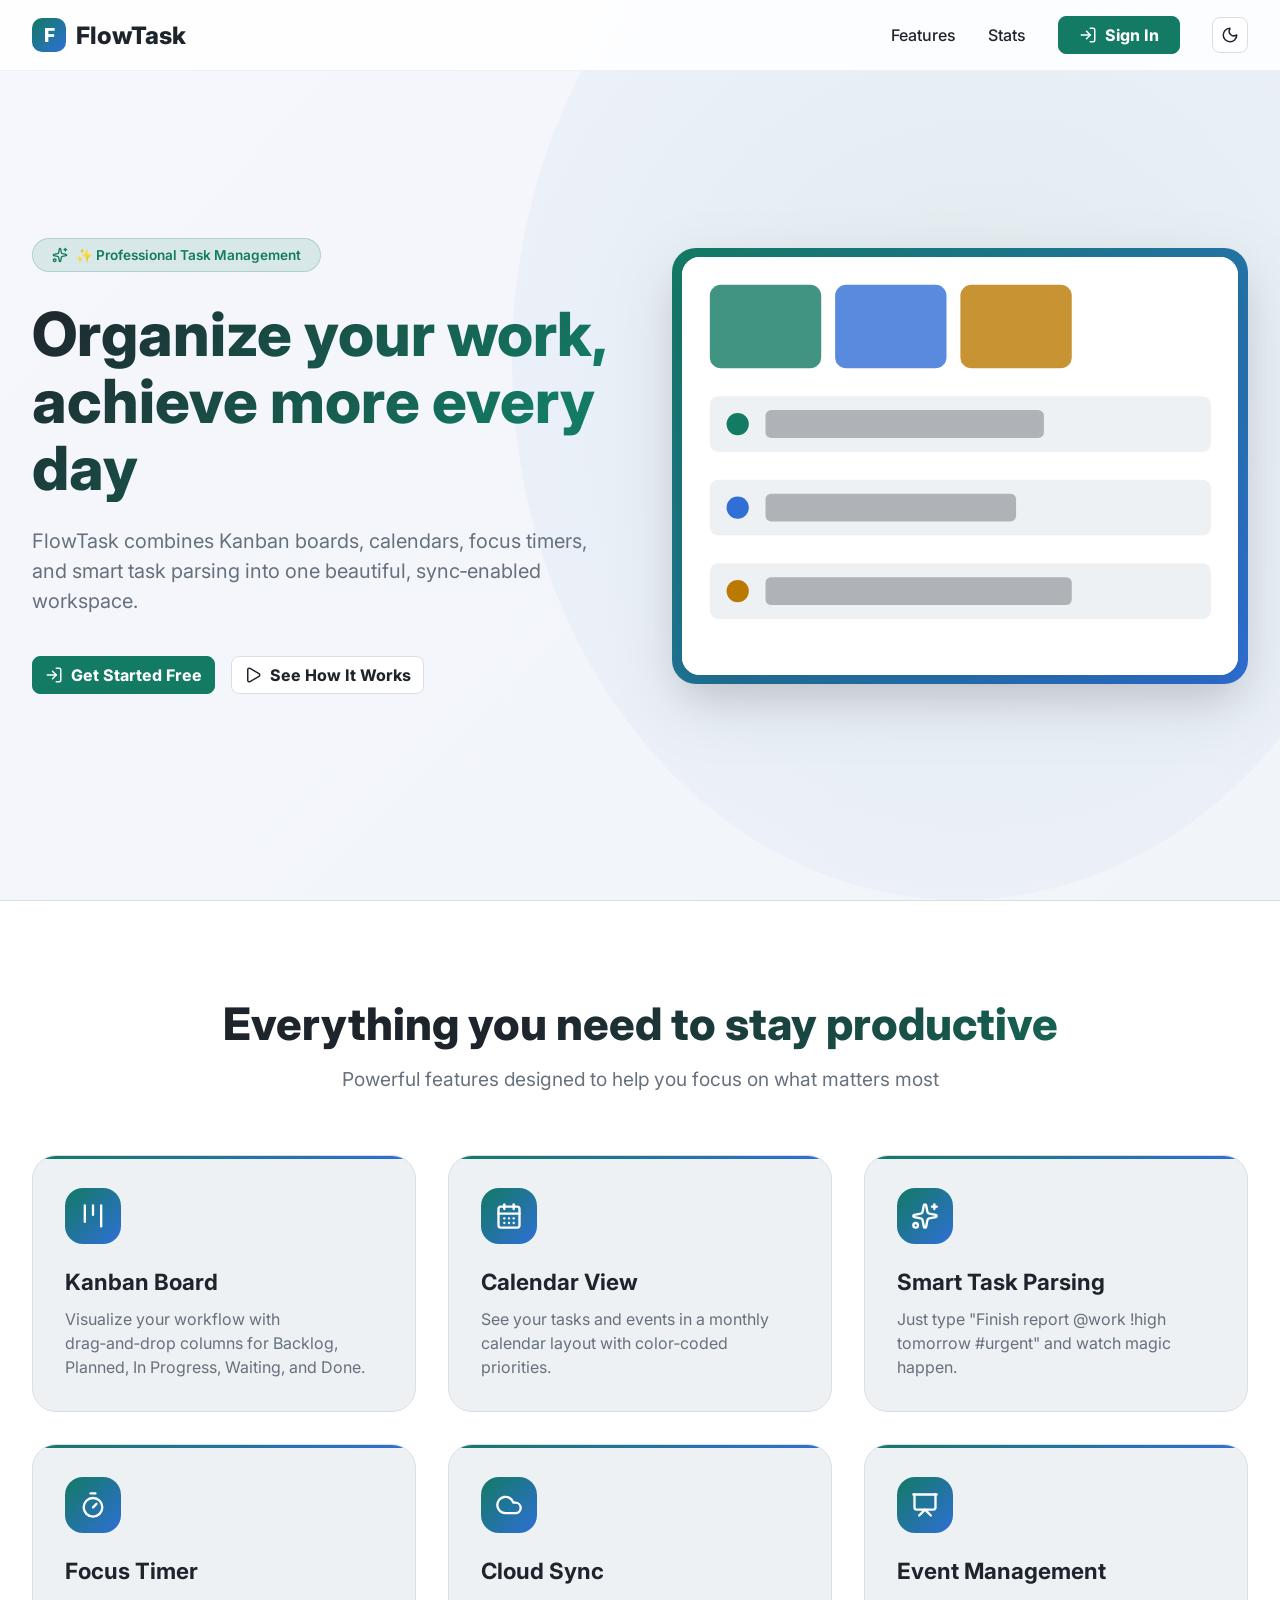
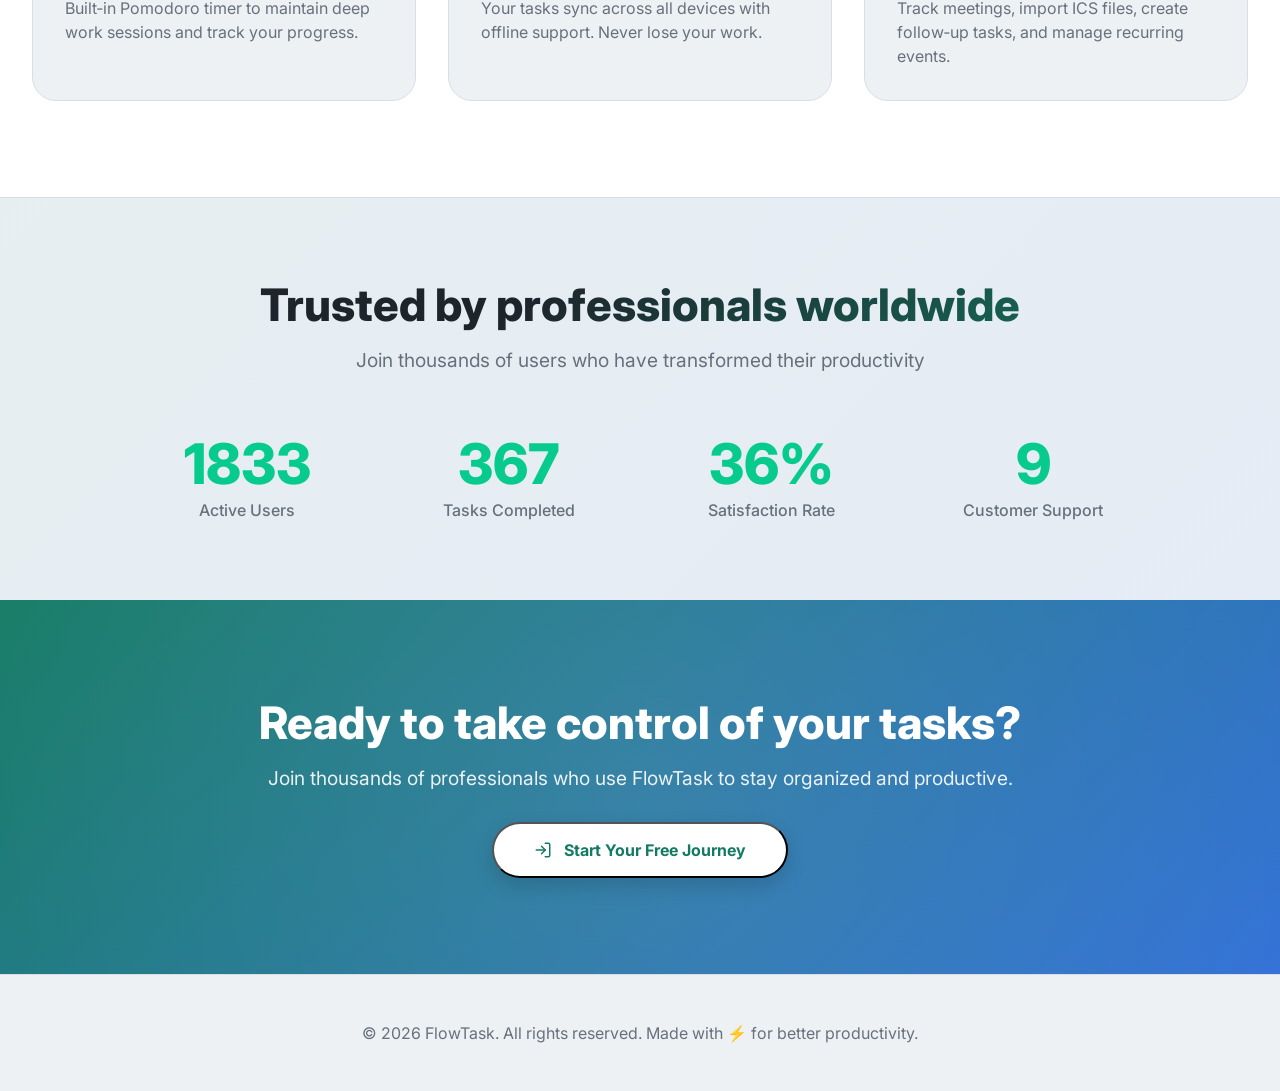
==== commit 818602ac: "Update index.html" ====
--- a/index.html
+++ b/index.html
@@ -1,187 +1,160 @@
-<!DOCTYPE html>
-<html lang="en">
+<!doctype html>
+<html lang="en" data-theme="light">
 <head>
-  <meta charset="UTF-8">
-  <meta name="viewport" content="width=device-width, initial-scale=1.0, viewport-fit=cover">
-  <meta name="description" content="TaskFlow – The smart task manager that understands natural language, syncs across devices, and keeps your work and life organised.">
-  <title>TaskFlow – Smart Task Management</title>
-  <link href="https://fonts.googleapis.com/css2?family=Inter:opsz,wght@14..32,300;400;500;600;700;800&display=swap" rel="stylesheet">
+  <meta charset="utf-8" />
+  <meta name="viewport" content="width=device-width, initial-scale=1" />
+  <meta name="description" content="FlowTask – Professional task management with Kanban, calendar, focus timer, and cloud sync." />
+  <title>FlowTask – Modern Task Management</title>
+  <link rel="stylesheet" href="styles.css" />
+  <link href="https://fonts.googleapis.com/css2?family=Inter:opsz,wght@14..32,300;400;500;600;700;800&display=swap" rel="stylesheet" />
   <style>
-    /* ---------- RESET & VARIABLES ---------- */
     * {
       margin: 0;
       padding: 0;
       box-sizing: border-box;
     }
 
-    :root {
-      --bg: #ffffff;
-      --surface: #f8fafc;
-      --surface-2: #f1f5f9;
-      --ink: #0f172a;
-      --muted: #475569;
-      --border: #e2e8f0;
-      --accent: #0f6e5a;
-      --accent-light: #14b8a6;
-      --accent-glow: rgba(15, 110, 90, 0.2);
-      --blue: #3b82f6;
-      --shadow-sm: 0 1px 2px rgba(0,0,0,0.04), 0 1px 2px rgba(0,0,0,0.02);
-      --shadow-md: 0 4px 6px -1px rgba(0,0,0,0.05), 0 2px 4px -1px rgba(0,0,0,0.02);
-      --shadow-lg: 0 10px 15px -3px rgba(0,0,0,0.05), 0 4px 6px -2px rgba(0,0,0,0.02);
-      --shadow-xl: 0 20px 25px -5px rgba(0,0,0,0.05), 0 10px 10px -5px rgba(0,0,0,0.01);
-    }
-
-    [data-theme="dark"] {
-      --bg: #0f172a;
-      --surface: #1e293b;
-      --surface-2: #334155;
-      --ink: #f1f5f9;
-      --muted: #94a3b8;
-      --border: #334155;
-      --accent: #2dd4bf;
-      --accent-light: #5eead4;
-      --accent-glow: rgba(45, 212, 191, 0.15);
-      --shadow-sm: 0 1px 2px rgba(0,0,0,0.2);
-      --shadow-md: 0 4px 6px -1px rgba(0,0,0,0.2);
-    }
-
     body {
       font-family: 'Inter', sans-serif;
-      background: var(--bg);
-      color: var(--ink);
-      line-height: 1.5;
+      background: linear-gradient(135deg, #f5f7fc 0%, #eef2f6 100%);
+      min-height: 100vh;
       overflow-x: hidden;
-      transition: background 0.2s, color 0.2s;
-    }
-
-    /* ---------- TYPOGRAPHY ---------- */
-    h1, h2, h3 {
-      font-weight: 700;
-      letter-spacing: -0.02em;
-    }
-
-    .eyebrow {
-      font-size: 0.875rem;
-      font-weight: 600;
-      text-transform: uppercase;
-      letter-spacing: 0.05em;
-      color: var(--accent);
-      margin-bottom: 1rem;
-    }
-
-    /* ---------- BUTTONS ---------- */
-    .button {
-      display: inline-flex;
-      align-items: center;
-      gap: 0.5rem;
-      padding: 0.7rem 1.5rem;
-      border-radius: 9999px;
-      font-weight: 600;
-      font-size: 0.95rem;
-      transition: all 0.2s ease;
-      cursor: pointer;
-      border: 1px solid transparent;
-      background: transparent;
-      color: var(--ink);
-      text-decoration: none;
-    }
-
-    .button-primary {
-      background: var(--accent);
-      color: white;
-      box-shadow: var(--shadow-sm);
-    }
-    .button-primary:hover {
-      background: var(--accent-light);
-      transform: translateY(-2px);
-      box-shadow: var(--shadow-md);
-    }
-    .button-outline {
-      border-color: var(--border);
-      background: var(--surface);
-    }
-    .button-outline:hover {
-      border-color: var(--accent);
-      background: var(--surface-2);
-      transform: translateY(-1px);
-    }
-    .icon-button {
-      background: var(--surface);
-      border: 1px solid var(--border);
-      border-radius: 9999px;
-      width: 2.5rem;
-      height: 2.5rem;
-      display: inline-flex;
-      align-items: center;
-      justify-content: center;
-      cursor: pointer;
-      transition: all 0.2s;
-    }
-    .icon-button:hover {
-      background: var(--surface-2);
-      border-color: var(--accent);
-    }
-
-    /* ---------- NAVBAR ---------- */
-    .navbar {
+    }
+
+    [data-theme="dark"] body {
+      background: linear-gradient(135deg, #17191b 0%, #202326 100%);
+    }
+
+    /* Landing nav */
+    .landing-nav {
       position: fixed;
       top: 0;
       left: 0;
       right: 0;
-      backdrop-filter: blur(12px);
-      background: rgba(var(--bg-rgb), 0.8);
-      border-bottom: 1px solid var(--border);
-      z-index: 100;
-      transition: all 0.3s;
-    }
+      z-index: 1000;
+      backdrop-filter: blur(16px);
+      background: rgba(255, 255, 255, 0.85);
+      border-bottom: 1px solid rgba(0, 0, 0, 0.05);
+      transition: all 0.4s cubic-bezier(0.2, 0.8, 0.2, 1);
+    }
+
+    [data-theme="dark"] .landing-nav {
+      background: rgba(23, 25, 27, 0.85);
+      border-bottom-color: rgba(255, 255, 255, 0.05);
+    }
+
+    .landing-nav.scrolled {
+      background: rgba(255, 255, 255, 0.98);
+      box-shadow: 0 8px 30px rgba(0, 0, 0, 0.08);
+    }
+
+    [data-theme="dark"] .landing-nav.scrolled {
+      background: rgba(23, 25, 27, 0.98);
+    }
+
     .nav-container {
       max-width: 1280px;
       margin: 0 auto;
-      padding: 0.8rem 2rem;
+      padding: 1rem 2rem;
       display: flex;
       justify-content: space-between;
       align-items: center;
     }
+
     .logo {
       display: flex;
       align-items: center;
-      gap: 0.5rem;
+      gap: 10px;
+      font-size: 1.5rem;
       font-weight: 800;
-      font-size: 1.35rem;
-      color: var(--ink);
+      color: var(--ink, #1e242b);
       text-decoration: none;
-    }
+      transition: transform 0.2s;
+    }
+
+    .logo:hover {
+      transform: scale(1.02);
+    }
+
     .logo-mark {
-      width: 32px;
-      height: 32px;
-      background: linear-gradient(135deg, var(--accent), var(--blue));
+      width: 34px;
+      height: 34px;
+      background: linear-gradient(135deg, #137a63, #2f6fd6);
       border-radius: 10px;
-      display: inline-block;
-    }
+      display: flex;
+      align-items: center;
+      justify-content: center;
+      color: white;
+      font-weight: 800;
+      font-size: 1.2rem;
+      transition: all 0.3s;
+    }
+
     .nav-links {
       display: flex;
       gap: 2rem;
       align-items: center;
     }
-    .nav-links a {
-      color: var(--muted);
+
+    .nav-link {
+      color: var(--ink, #1e242b);
       text-decoration: none;
       font-weight: 500;
-      transition: color 0.2s;
-    }
-    .nav-links a:hover {
-      color: var(--accent);
-    }
-
-    /* ---------- HERO ---------- */
-    .hero {
+      transition: color 0.2s, transform 0.2s;
+      position: relative;
+    }
+
+    .nav-link::after {
+      content: '';
+      position: absolute;
+      bottom: -4px;
+      left: 0;
+      width: 0;
+      height: 2px;
+      background: #137a63;
+      transition: width 0.3s ease;
+    }
+
+    .nav-link:hover::after {
+      width: 100%;
+    }
+
+    .nav-link:hover {
+      color: #137a63;
+      transform: translateY(-1px);
+    }
+
+    /* Hero section with parallax */
+    .hero-section {
       min-height: 100vh;
       display: flex;
       align-items: center;
-      padding: 6rem 2rem 4rem;
+      padding: 7rem 2rem 5rem;
       position: relative;
       overflow: hidden;
     }
+
+    .hero-bg-shape {
+      position: absolute;
+      top: -20%;
+      right: -10%;
+      width: 70%;
+      height: 120%;
+      background: radial-gradient(circle, rgba(19,122,99,0.08) 0%, rgba(47,111,214,0.04) 70%, transparent 100%);
+      border-radius: 50%;
+      z-index: 0;
+      animation: floatBg 20s infinite alternate ease-in-out;
+    }
+
+    [data-theme="dark"] .hero-bg-shape {
+      background: radial-gradient(circle, rgba(19,122,99,0.15) 0%, rgba(47,111,214,0.08) 70%, transparent 100%);
+    }
+
+    @keyframes floatBg {
+      0% { transform: translate(0, 0) scale(1); }
+      100% { transform: translate(-5%, -5%) scale(1.05); }
+    }
+
     .hero-container {
       max-width: 1280px;
       margin: 0 auto;
@@ -189,474 +162,486 @@
       grid-template-columns: 1fr 1fr;
       gap: 4rem;
       align-items: center;
-    }
+      position: relative;
+      z-index: 2;
+    }
+
     .hero-content {
-      animation: fadeUp 0.8s ease forwards;
-    }
+      opacity: 0;
+      transform: translateY(40px);
+      animation: fadeInUp 0.9s cubic-bezier(0.2, 0.8, 0.2, 1) forwards;
+    }
+
+    .hero-badge {
+      display: inline-flex;
+      align-items: center;
+      gap: 8px;
+      padding: 0.5rem 1.2rem;
+      background: rgba(19, 122, 99, 0.12);
+      backdrop-filter: blur(4px);
+      border-radius: 100px;
+      color: #137a63;
+      font-size: 0.85rem;
+      font-weight: 600;
+      margin-bottom: 1.8rem;
+      border: 1px solid rgba(19, 122, 99, 0.2);
+    }
+
     .hero-title {
-      font-size: 3.5rem;
+      font-size: 3.8rem;
+      font-weight: 800;
       line-height: 1.1;
       margin-bottom: 1.5rem;
-      background: linear-gradient(135deg, var(--ink), var(--accent));
+      background: linear-gradient(135deg, var(--ink, #1e242b) 0%, #137a63 80%);
       -webkit-background-clip: text;
       background-clip: text;
       color: transparent;
     }
+
     .hero-description {
-      font-size: 1.2rem;
-      color: var(--muted);
-      margin-bottom: 2rem;
-    }
+      font-size: 1.25rem;
+      color: var(--muted, #66717d);
+      line-height: 1.5;
+      margin-bottom: 2.5rem;
+    }
+
     .hero-buttons {
       display: flex;
       gap: 1rem;
       flex-wrap: wrap;
-      margin-bottom: 2rem;
-    }
-    .hero-stats {
-      display: flex;
-      gap: 2rem;
-      padding-top: 1rem;
-      border-top: 1px solid var(--border);
-    }
-    .hero-stats span {
-      font-size: 0.875rem;
-      color: var(--muted);
-      font-weight: 500;
-    }
+    }
+
     .hero-image {
-      animation: fadeUp 0.8s 0.1s ease forwards;
       opacity: 0;
-      transform: translateY(20px);
-    }
-    .mockup {
-      background: var(--surface);
-      border-radius: 1.5rem;
-      box-shadow: var(--shadow-xl);
-      border: 1px solid var(--border);
-      overflow: hidden;
-      transition: transform 0.3s;
-    }
-    .mockup:hover {
+      transform: translateY(40px);
+      animation: fadeInUp 0.9s cubic-bezier(0.2, 0.8, 0.2, 1) 0.15s forwards;
+      filter: drop-shadow(0 20px 30px rgba(0, 0, 0, 0.1));
+      transition: transform 0.4s ease;
+    }
+
+    .hero-image:hover {
       transform: translateY(-8px);
     }
-    .mockup-header {
-      background: var(--surface-2);
-      padding: 1rem;
-      border-bottom: 1px solid var(--border);
-      display: flex;
-      gap: 0.5rem;
-    }
-    .mockup-dot {
-      width: 12px;
-      height: 12px;
-      border-radius: 50%;
-      background: #ef4444;
-    }
-    .mockup-dot:nth-child(2) { background: #f59e0b; }
-    .mockup-dot:nth-child(3) { background: #10b981; }
-    .mockup-content {
-      padding: 1.5rem;
-      display: flex;
-      flex-direction: column;
-      gap: 1rem;
-    }
-    .mockup-task {
-      background: var(--surface-2);
-      border-radius: 0.75rem;
-      padding: 0.8rem;
-      display: flex;
-      gap: 0.8rem;
-      align-items: center;
-    }
-    .mockup-check {
-      width: 20px;
-      height: 20px;
-      border-radius: 999px;
-      background: var(--border);
-    }
-    .mockup-text {
-      flex: 1;
-      height: 8px;
-      background: var(--border);
-      border-radius: 4px;
-    }
-    .mockup-tag {
-      width: 60px;
-      height: 20px;
-      background: var(--accent-glow);
-      border-radius: 20px;
-    }
-
-    /* ---------- FEATURE GRID ---------- */
-    .section {
-      padding: 5rem 2rem;
-    }
-    .container {
+
+    /* Feature cards with staggered reveal */
+    .feature-section {
+      padding: 6rem 2rem;
+      background: var(--surface, #ffffff);
+      border-top: 1px solid var(--line, #d9dee5);
+      border-bottom: 1px solid var(--line, #d9dee5);
+    }
+
+    [data-theme="dark"] .feature-section {
+      background: var(--surface, #202326);
+    }
+
+    .section-container {
       max-width: 1280px;
       margin: 0 auto;
     }
+
     .section-header {
       text-align: center;
-      margin-bottom: 3rem;
-    }
+      margin-bottom: 4rem;
+      opacity: 0;
+      transform: translateY(30px);
+      transition: opacity 0.7s ease, transform 0.7s ease;
+    }
+
+    .section-header.revealed {
+      opacity: 1;
+      transform: translateY(0);
+    }
+
     .section-title {
-      font-size: 2.5rem;
+      font-size: 2.8rem;
+      font-weight: 800;
       margin-bottom: 1rem;
-    }
+      background: linear-gradient(135deg, var(--ink, #1e242b), var(--ink, #1e242b) 40%, #137a63);
+      -webkit-background-clip: text;
+      background-clip: text;
+      color: transparent;
+    }
+
+    .section-subtitle {
+      font-size: 1.2rem;
+      color: var(--muted, #66717d);
+      max-width: 600px;
+      margin: 0 auto;
+    }
+
     .features-grid {
       display: grid;
-      grid-template-columns: repeat(auto-fit, minmax(280px, 1fr));
+      grid-template-columns: repeat(auto-fit, minmax(300px, 1fr));
       gap: 2rem;
     }
+
     .feature-card {
-      background: var(--surface);
-      border: 1px solid var(--border);
-      border-radius: 1.5rem;
-      padding: 1.8rem;
-      transition: all 0.3s;
+      padding: 2rem;
+      background: var(--surface-2, #eef1f4);
+      border-radius: 24px;
+      border: 1px solid var(--line, #d9dee5);
+      transition: all 0.4s cubic-bezier(0.2, 0.8, 0.2, 1);
       opacity: 0;
-      transform: translateY(30px);
-    }
+      transform: translateY(40px);
+      position: relative;
+      overflow: hidden;
+    }
+
+    .feature-card::before {
+      content: '';
+      position: absolute;
+      top: 0;
+      left: 0;
+      right: 0;
+      height: 3px;
+      background: linear-gradient(90deg, #137a63, #2f6fd6);
+      transform: scaleX(0);
+      transition: transform 0.5s ease;
+    }
+
     .feature-card.revealed {
       opacity: 1;
       transform: translateY(0);
     }
+
+    .feature-card.revealed::before {
+      transform: scaleX(1);
+    }
+
     .feature-card:hover {
+      transform: translateY(-8px);
+      box-shadow: 0 25px 45px -12px rgba(0, 0, 0, 0.2);
+      border-color: color-mix(in srgb, #137a63 30%, var(--line));
+    }
+
+    .feature-icon {
+      width: 56px;
+      height: 56px;
+      background: linear-gradient(135deg, #137a63, #2f6fd6);
+      border-radius: 18px;
+      display: flex;
+      align-items: center;
+      justify-content: center;
+      margin-bottom: 1.5rem;
+      transition: transform 0.3s;
+    }
+
+    .feature-card:hover .feature-icon {
+      transform: scale(1.05) rotate(2deg);
+    }
+
+    .feature-icon svg {
+      width: 28px;
+      height: 28px;
+      color: white;
+    }
+
+    .feature-title {
+      font-size: 1.4rem;
+      font-weight: 700;
+      margin-bottom: 0.75rem;
+    }
+
+    .feature-description {
+      color: var(--muted, #66717d);
+      line-height: 1.5;
+    }
+
+    /* Stats section with animated counters */
+    .stats-section {
+      padding: 5rem 2rem;
+      background: linear-gradient(135deg, rgba(19, 122, 99, 0.05), rgba(47, 111, 214, 0.05));
+      text-align: center;
+    }
+
+    .stats-grid {
+      display: grid;
+      grid-template-columns: repeat(auto-fit, minmax(200px, 1fr));
+      gap: 3rem;
+      max-width: 1000px;
+      margin: 0 auto;
+    }
+
+    .stat-item {
+      opacity: 0;
+      transform: scale(0.9);
+      transition: all 0.6s cubic-bezier(0.2, 0.8, 0.2, 1);
+    }
+
+    .stat-item.revealed {
+      opacity: 1;
+      transform: scale(1);
+    }
+
+    .stat-number {
+      font-size: 3.5rem;
+      font-weight: 800;
+      color: #06CB8D;
+      margin-bottom: 0.5rem;
+      line-height: 1;
+    }
+
+    .stat-label {
+      color: var(--muted, #66717d);
+      font-weight: 500;
+      font-size: 1rem;
+    }
+
+    /* CTA section */
+    .cta-section {
+      padding: 6rem 2rem;
+      text-align: center;
+      background: linear-gradient(135deg, #137a63, #2f6fd6);
+      color: white;
+      position: relative;
+      overflow: hidden;
+    }
+
+    .cta-section::before {
+      content: '';
+      position: absolute;
+      top: -50%;
+      left: -50%;
+      width: 200%;
+      height: 200%;
+      background: radial-gradient(circle, rgba(255,255,255,0.1) 0%, transparent 70%);
+      animation: rotateGlow 20s linear infinite;
+    }
+
+    @keyframes rotateGlow {
+      0% { transform: rotate(0deg); }
+      100% { transform: rotate(360deg); }
+    }
+
+    .cta-title {
+      font-size: 2.8rem;
+      font-weight: 800;
+      margin-bottom: 1rem;
+      position: relative;
+      z-index: 1;
+    }
+
+    .cta-description {
+      font-size: 1.2rem;
+      margin-bottom: 2rem;
+      opacity: 0.9;
+      position: relative;
+      z-index: 1;
+    }
+
+    .cta-button {
+      display: inline-flex;
+      align-items: center;
+      gap: 0.75rem;
+      padding: 1rem 2.5rem;
+      background: white;
+      color: #137a63;
+      border-radius: 60px;
+      font-weight: 700;
+      text-decoration: none;
+      transition: all 0.3s ease;
+      position: relative;
+      z-index: 1;
+      box-shadow: 0 8px 20px rgba(0, 0, 0, 0.15);
+    }
+
+    .cta-button:hover {
       transform: translateY(-4px);
-      box-shadow: var(--shadow-lg);
-      border-color: var(--accent-light);
-    }
-    .feature-icon {
-      width: 48px;
-      height: 48px;
-      background: var(--accent-glow);
-      border-radius: 1rem;
-      display: flex;
-      align-items: center;
-      justify-content: center;
-      margin-bottom: 1.2rem;
-    }
-    .feature-icon svg {
-      width: 24px;
-      height: 24px;
-      stroke: var(--accent);
-      stroke-width: 1.8;
-    }
-    .feature-title {
-      font-size: 1.3rem;
-      margin-bottom: 0.5rem;
-    }
-    .feature-desc {
-      color: var(--muted);
-      line-height: 1.5;
-    }
-
-    /* ---------- SMART ADD DEMO ---------- */
-    .demo-section {
-      background: var(--surface);
-      border-top: 1px solid var(--border);
-      border-bottom: 1px solid var(--border);
-    }
-    .demo-grid {
-      display: grid;
-      grid-template-columns: 1fr 1fr;
-      gap: 3rem;
-      align-items: center;
-    }
-    .demo-card {
-      background: var(--bg);
-      border-radius: 1.5rem;
-      padding: 1.5rem;
-      border: 1px solid var(--border);
-      box-shadow: var(--shadow-md);
-    }
-    .demo-input {
-      background: var(--surface-2);
-      border-radius: 1rem;
-      padding: 1rem;
-      font-family: monospace;
-      margin-bottom: 1rem;
-    }
-    .demo-output {
-      display: flex;
-      flex-wrap: wrap;
-      gap: 0.8rem;
-      margin-top: 1rem;
-    }
-    .demo-badge {
-      background: var(--accent-glow);
-      color: var(--accent);
-      padding: 0.3rem 0.8rem;
-      border-radius: 999px;
-      font-size: 0.8rem;
-      font-weight: 600;
-    }
-
-    /* ---------- CTA ---------- */
-    .cta {
+      box-shadow: 0 20px 35px -8px rgba(0, 0, 0, 0.25);
+      gap: 1rem;
+    }
+
+    /* Footer */
+    .footer {
+      padding: 3rem 2rem;
+      background: var(--surface-2, #eef1f4);
+      border-top: 1px solid var(--line, #d9dee5);
       text-align: center;
-      background: linear-gradient(135deg, var(--accent-glow), transparent);
-      border-radius: 2rem;
-      margin: 2rem auto;
-      padding: 3rem;
-    }
-    .cta h2 {
-      font-size: 2rem;
-      margin-bottom: 1rem;
-    }
-
-    /* ---------- FOOTER ---------- */
-    .footer {
-      text-align: center;
-      padding: 2rem;
-      border-top: 1px solid var(--border);
-      color: var(--muted);
-      font-size: 0.875rem;
-    }
-
-    /* ---------- ANIMATIONS ---------- */
-    @keyframes fadeUp {
+      color: var(--muted, #66717d);
+    }
+
+    /* Animations */
+    @keyframes fadeInUp {
       to {
         opacity: 1;
         transform: translateY(0);
       }
     }
-    .reveal {
-      opacity: 0;
-      transform: translateY(30px);
-      transition: all 0.7s cubic-bezier(0.2, 0.8, 0.2, 1);
-    }
-    .reveal.revealed {
-      opacity: 1;
-      transform: translateY(0);
-    }
-
-    /* ---------- RESPONSIVE ---------- */
+
+    /* Responsive */
     @media (max-width: 768px) {
       .hero-container {
         grid-template-columns: 1fr;
+        gap: 2rem;
         text-align: center;
-        gap: 2rem;
       }
       .hero-title {
         font-size: 2.5rem;
       }
-      .hero-stats {
-        justify-content: center;
-      }
-      .demo-grid {
-        grid-template-columns: 1fr;
+      .section-title {
+        font-size: 2rem;
       }
       .nav-links {
         gap: 1rem;
       }
-      .section-title {
+      .nav-container {
+        padding: 0.8rem 1rem;
+      }
+      .hero-buttons {
+        justify-content: center;
+      }
+      .feature-card {
+        padding: 1.5rem;
+      }
+      .cta-title {
         font-size: 2rem;
       }
     }
   </style>
 </head>
 <body>
-  <nav class="navbar" id="navbar">
+<div class="landing-page">
+  <nav class="landing-nav" id="landingNav">
     <div class="nav-container">
       <a href="/" class="logo">
-        <span class="logo-mark"></span>
-        <span>TaskFlow</span>
+        <div class="logo-mark">F</div>
+        <span>FlowTask</span>
       </a>
       <div class="nav-links">
-        <a href="#features">Features</a>
-        <a href="#demo">Smart Add</a>
-        <a href="#cta">Get Started</a>
-        <button class="button button-outline" id="loginBtn">Log in</button>
-        <button class="icon-button" id="themeToggle" aria-label="Toggle theme">
-          <svg width="18" height="18" viewBox="0 0 24 24" fill="none" stroke="currentColor" stroke-width="2"><circle cx="12" cy="12" r="5"/><line x1="12" y1="1" x2="12" y2="3"/><line x1="12" y1="21" x2="12" y2="23"/><line x1="4.22" y1="4.22" x2="5.64" y2="5.64"/><line x1="18.36" y1="18.36" x2="19.78" y2="19.78"/><line x1="1" y1="12" x2="3" y2="12"/><line x1="21" y1="12" x2="23" y2="12"/><line x1="4.22" y1="19.78" x2="5.64" y2="18.36"/><line x1="18.36" y1="5.64" x2="19.78" y2="4.22"/></svg>
+        <a href="#features" class="nav-link">Features</a>
+        <a href="#stats" class="nav-link">Stats</a>
+        <button class="button primary" id="landingLoginBtn" style="padding:0.5rem 1.25rem;">
+          <i data-lucide="log-in"></i> Sign In
+        </button>
+        <button class="icon-button" id="landingThemeToggle" type="button">
+          <i data-lucide="moon"></i>
         </button>
       </div>
     </div>
   </nav>
 
-  <main>
-    <section class="hero">
-      <div class="hero-container">
-        <div class="hero-content">
-          <div class="eyebrow">✨ The smartest way to plan</div>
-          <h1 class="hero-title">Turn messy thoughts into organised tasks</h1>
-          <p class="hero-description">TaskFlow understands natural language, syncs across devices, and keeps your work and life in one calm workspace.</p>
-          <div class="hero-buttons">
-            <button class="button button-primary" id="heroLoginBtn">Start planning →</button>
-            <a href="#features" class="button button-outline">Explore features</a>
-          </div>
-          <div class="hero-stats">
-            <span>⚡ Smart parsing</span>
-            <span>☁️ Cloud sync</span>
-            <span>📆 Events + Calendar</span>
-          </div>
+  <section class="hero-section">
+    <div class="hero-bg-shape"></div>
+    <div class="hero-container">
+      <div class="hero-content">
+        <div class="hero-badge">
+          <i data-lucide="sparkles" style="width: 16px; height: 16px;"></i>
+          ✨ Professional Task Management
         </div>
-        <div class="hero-image">
-          <div class="mockup">
-            <div class="mockup-header">
-              <div class="mockup-dot"></div>
-              <div class="mockup-dot"></div>
-              <div class="mockup-dot"></div>
-            </div>
-            <div class="mockup-content">
-              <div class="mockup-task">
-                <div class="mockup-check"></div>
-                <div class="mockup-text"></div>
-                <div class="mockup-tag"></div>
-              </div>
-              <div class="mockup-task">
-                <div class="mockup-check"></div>
-                <div class="mockup-text" style="width: 70%"></div>
-              </div>
-              <div class="mockup-task">
-                <div class="mockup-check"></div>
-                <div class="mockup-text" style="width: 85%"></div>
-              </div>
-            </div>
+        <h1 class="hero-title">Organize your work,<br />achieve more every day</h1>
+        <p class="hero-description">
+          FlowTask combines Kanban boards, calendars, focus timers, and smart task parsing
+          into one beautiful, sync‑enabled workspace.
+        </p>
+        <div class="hero-buttons">
+          <button class="button primary" id="heroLoginBtn">
+            <i data-lucide="log-in"></i> Get Started Free
+          </button>
+          <a href="#features" class="button ghost">
+            <i data-lucide="play"></i> See How It Works
+          </a>
+        </div>
+      </div>
+      <div class="hero-image">
+        <div style="background: linear-gradient(135deg, #137a63, #2f6fd6); border-radius: 24px; padding: 0.6rem;">
+          <div style="background: var(--surface, #ffffff); border-radius: 18px; overflow: hidden; box-shadow: 0 20px 40px rgba(0,0,0,0.1);">
+            <svg viewBox="0 0 400 300" style="width: 100%; height: auto; display: block;">
+              <rect width="400" height="300" fill="var(--surface, #ffffff)" />
+              <rect x="20" y="20" width="80" height="60" rx="8" fill="#137a63" opacity="0.8" />
+              <rect x="110" y="20" width="80" height="60" rx="8" fill="#2f6fd6" opacity="0.8" />
+              <rect x="200" y="20" width="80" height="60" rx="8" fill="#ba7900" opacity="0.8" />
+              <rect x="20" y="100" width="360" height="40" rx="6" fill="var(--surface-2, #eef1f4)" />
+              <circle cx="40" cy="120" r="8" fill="#137a63" />
+              <rect x="60" y="110" width="200" height="20" rx="4" fill="var(--ink, #1e242b)" opacity="0.3" />
+              <rect x="20" y="160" width="360" height="40" rx="6" fill="var(--surface-2, #eef1f4)" />
+              <circle cx="40" cy="180" r="8" fill="#2f6fd6" />
+              <rect x="60" y="170" width="180" height="20" rx="4" fill="var(--ink, #1e242b)" opacity="0.3" />
+              <rect x="20" y="220" width="360" height="40" rx="6" fill="var(--surface-2, #eef1f4)" />
+              <circle cx="40" cy="240" r="8" fill="#ba7900" />
+              <rect x="60" y="230" width="220" height="20" rx="4" fill="var(--ink, #1e242b)" opacity="0.3" />
+            </svg>
           </div>
         </div>
       </div>
-    </section>
-
-    <section id="features" class="section">
-      <div class="container">
-        <div class="section-header reveal">
-          <div class="eyebrow">Capabilities</div>
-          <h2 class="section-title">Everything you need, nothing you don't</h2>
-          <p style="color: var(--muted); max-width: 600px; margin: 0 auto;">Designed for clarity, speed, and flexibility.</p>
-        </div>
-        <div class="features-grid">
-          <div class="feature-card reveal">
-            <div class="feature-icon"><svg viewBox="0 0 24 24" fill="none" stroke="currentColor"><path d="M14 2H6a2 2 0 0 0-2 2v16a2 2 0 0 0 2 2h12a2 2 0 0 0 2-2V8z"/><polyline points="14 2 14 8 20 8"/><line x1="16" y1="13" x2="8" y2="13"/><line x1="16" y1="17" x2="8" y2="17"/><polyline points="10 9 9 9 8 9"/></svg></div>
-            <h3 class="feature-title">Smart capture</h3>
-            <p class="feature-desc">Type naturally – TaskFlow extracts dates, priorities, tags, projects, and subtasks instantly.</p>
-          </div>
-          <div class="feature-card reveal">
-            <div class="feature-icon"><svg viewBox="0 0 24 24" fill="none" stroke="currentColor"><rect x="3" y="4" width="18" height="18" rx="2" ry="2"/><line x1="16" y1="2" x2="16" y2="6"/><line x1="8" y1="2" x2="8" y2="6"/><line x1="3" y1="10" x2="21" y2="10"/></svg></div>
-            <h3 class="feature-title">Calendar + events</h3>
-            <p class="feature-desc">See tasks and meetings together. Import ICS files and sync with Google Calendar.</p>
-          </div>
-          <div class="feature-card reveal">
-            <div class="feature-icon"><svg viewBox="0 0 24 24" fill="none" stroke="currentColor"><circle cx="12" cy="12" r="10"/><polyline points="12 6 12 12 16 14"/></svg></div>
-            <h3 class="feature-title">Focus timer</h3>
-            <p class="feature-desc">Built-in Pomodoro timer with task queue – switch from planning to doing.</p>
-          </div>
-          <div class="feature-card reveal">
-            <div class="feature-icon"><svg viewBox="0 0 24 24" fill="none" stroke="currentColor"><path d="M18 10v3c0 .6-.4 1-1 1H7c-.6 0-1-.4-1-1v-3"/><path d="M12 3v7"/><path d="M9 7l3-3 3 3"/></svg></div>
-            <h3 class="feature-title">Cloud sync</h3>
-            <p class="feature-desc">Sign in once – your tasks, events, and notes follow you anywhere.</p>
-          </div>
-          <div class="feature-card reveal">
-            <div class="feature-icon"><svg viewBox="0 0 24 24" fill="none" stroke="currentColor"><rect x="3" y="3" width="18" height="18" rx="2"/><line x1="9" y1="9" x2="15" y2="15"/><line x1="15" y1="9" x2="9" y2="15"/></svg></div>
-            <h3 class="feature-title">Subtasks & notes</h3>
-            <p class="feature-desc">Break down complex work, keep context, and never lose a detail.</p>
-          </div>
-          <div class="feature-card reveal">
-            <div class="feature-icon"><svg viewBox="0 0 24 24" fill="none" stroke="currentColor"><polygon points="12 2 2 7 12 12 22 7 12 2"/><polyline points="2 17 12 22 22 17"/><polyline points="2 12 12 17 22 12"/></svg></div>
-            <h3 class="feature-title">Analytics</h3>
-            <p class="feature-desc">See completion rates, workload, and priority distribution at a glance.</p>
-          </div>
-        </div>
+    </div>
+  </section>
+
+  <section id="features" class="feature-section">
+    <div class="section-container">
+      <div class="section-header" data-scroll-header>
+        <h2 class="section-title">Everything you need to stay productive</h2>
+        <p class="section-subtitle">Powerful features designed to help you focus on what matters most</p>
       </div>
-    </section>
-
-    <section id="demo" class="demo-section section">
-      <div class="container">
-        <div class="demo-grid">
-          <div class="reveal">
-            <div class="eyebrow">Natural language processing</div>
-            <h2 class="section-title" style="font-size: 2rem;">Write like you think</h2>
-            <p style="color: var(--muted); margin-bottom: 1rem;">Just type what's on your mind – TaskFlow does the rest.</p>
-            <div class="demo-card">
-              <div class="demo-input">“Finish economics report by tomorrow 9pm @School !high”</div>
-              <div class="demo-output">
-                <span class="demo-badge">📅 Tomorrow 9pm</span>
-                <span class="demo-badge">🏷️ School</span>
-                <span class="demo-badge">⚠️ High priority</span>
-              </div>
-            </div>
-          </div>
-          <div class="reveal">
-            <div class="demo-card">
-              <div class="demo-input">“Prepare meeting notes #leadership !medium weekly”</div>
-              <div class="demo-output">
-                <span class="demo-badge">🔄 Weekly recurrence</span>
-                <span class="demo-badge">#leadership</span>
-                <span class="demo-badge">🟡 Medium</span>
-              </div>
-            </div>
-            <div class="demo-card" style="margin-top: 1rem;">
-              <div class="demo-input">“Fix login bug @backend urgent 30m. Reproduce, patch, test”</div>
-              <div class="demo-output">
-                <span class="demo-badge">⚡ Urgent</span>
-                <span class="demo-badge">⏱️ 30m estimate</span>
-                <span class="demo-badge">📝 3 subtasks</span>
-              </div>
-            </div>
-          </div>
-        </div>
+      <div class="features-grid">
+        <div class="feature-card" data-scroll><div class="feature-icon"><i data-lucide="kanban"></i></div><h3 class="feature-title">Kanban Board</h3><p class="feature-description">Visualize your workflow with drag‑and‑drop columns for Backlog, Planned, In Progress, Waiting, and Done.</p></div>
+        <div class="feature-card" data-scroll><div class="feature-icon"><i data-lucide="calendar-days"></i></div><h3 class="feature-title">Calendar View</h3><p class="feature-description">See your tasks and events in a monthly calendar layout with color‑coded priorities.</p></div>
+        <div class="feature-card" data-scroll><div class="feature-icon"><i data-lucide="sparkles"></i></div><h3 class="feature-title">Smart Task Parsing</h3><p class="feature-description">Just type "Finish report @work !high tomorrow #urgent" and watch magic happen.</p></div>
+        <div class="feature-card" data-scroll><div class="feature-icon"><i data-lucide="timer"></i></div><h3 class="feature-title">Focus Timer</h3><p class="feature-description">Built‑in Pomodoro timer to maintain deep work sessions and track your progress.</p></div>
+        <div class="feature-card" data-scroll><div class="feature-icon"><i data-lucide="cloud"></i></div><h3 class="feature-title">Cloud Sync</h3><p class="feature-description">Your tasks sync across all devices with offline support. Never lose your work.</p></div>
+        <div class="feature-card" data-scroll><div class="feature-icon"><i data-lucide="presentation"></i></div><h3 class="feature-title">Event Management</h3><p class="feature-description">Track meetings, import ICS files, create follow‑up tasks, and manage recurring events.</p></div>
       </div>
-    </section>
-
-    <section class="section">
-      <div class="container" style="text-align: center;">
-        <div class="reveal">
-          <div class="eyebrow">Built for real life</div>
-          <h2 class="section-title">From homework to board meetings</h2>
-          <p style="color: var(--muted); max-width: 600px; margin: 0 auto 2rem;">TaskFlow adapts to how you work – not the other way around.</p>
-        </div>
-        <div class="features-grid" style="grid-template-columns: repeat(3,1fr);">
-          <div class="feature-card reveal"><div class="feature-icon"><svg viewBox="0 0 24 24" fill="none" stroke="currentColor"><path d="M22 10v6M2 10v6"/><path d="M12 7v10"/><path d="M17 13h6"/><path d="M1 13h6"/></svg></div><h3>Assignments</h3><p class="feature-desc">Set due dates, track progress, and break down steps.</p></div>
-          <div class="feature-card reveal"><div class="feature-icon"><svg viewBox="0 0 24 24" fill="none" stroke="currentColor"><rect x="3" y="4" width="18" height="18" rx="2" ry="2"/><line x1="16" y1="2" x2="16" y2="6"/><line x1="8" y1="2" x2="8" y2="6"/><line x1="3" y1="10" x2="21" y2="10"/></svg></div><h3>Events</h3><p class="feature-desc">Recurring meetings, ICS import, and follow‑up tasks.</p></div>
-          <div class="feature-card reveal"><div class="feature-icon"><svg viewBox="0 0 24 24" fill="none" stroke="currentColor"><circle cx="12" cy="12" r="10"/><polyline points="12 6 12 12 16 14"/></svg></div><h3>Deep focus</h3><p class="feature-desc">Timer + task queue to protect your attention.</p></div>
-        </div>
+    </div>
+  </section>
+
+  <section id="stats" class="stats-section">
+    <div class="section-container">
+      <div class="section-header" data-scroll-header>
+        <h2 class="section-title">Trusted by professionals worldwide</h2>
+        <p class="section-subtitle">Join thousands of users who have transformed their productivity</p>
       </div>
-    </section>
-
-    <section id="cta" class="section">
-      <div class="container">
-        <div class="cta reveal">
-          <h2>Ready to clear the mental clutter?</h2>
-          <p style="margin-bottom: 1.5rem;">Join thousands who use TaskFlow to stay organised and calm.</p>
-          <button class="button button-primary" id="ctaLoginBtn">Get started for free →</button>
-        </div>
+      <div class="stats-grid">
+        <div class="stat-item" data-scroll><div class="stat-number" data-count="5000">0</div><div class="stat-label">Active Users</div></div>
+        <div class="stat-item" data-scroll><div class="stat-number" data-count="1000">0</div><div class="stat-label">Tasks Completed</div></div>
+        <div class="stat-item" data-scroll><div class="stat-number" data-count="98">0%</div><div class="stat-label">Satisfaction Rate</div></div>
+        <div class="stat-item" data-scroll><div class="stat-number" data-count="24">0/7</div><div class="stat-label">Customer Support</div></div>
       </div>
-    </section>
-  </main>
+    </div>
+  </section>
+
+  <section class="cta-section">
+    <div class="section-container">
+      <h2 class="cta-title">Ready to take control of your tasks?</h2>
+      <p class="cta-description">Join thousands of professionals who use FlowTask to stay organized and productive.</p>
+      <button class="cta-button" id="ctaLoginBtn">
+        <i data-lucide="log-in"></i> Start Your Free Journey
+      </button>
+    </div>
+  </section>
 
   <footer class="footer">
-    <p>© 2026 TaskFlow. All rights reserved. Made with clarity in mind.</p>
+    <p>&copy; 2026 FlowTask. All rights reserved. Made with ⚡ for better productivity.</p>
   </footer>
-
-  <script>
-    // Theme handling
-    function initTheme() {
+</div>
+
+<script src="vendor/lucide.min.js"></script>
+<script>
+  (function() {
+    // Theme
+    function loadLandingTheme() {
       const stored = localStorage.getItem('taskflow.theme.v1');
-      const prefersDark = window.matchMedia('(prefers-color-scheme: dark)').matches;
+      const prefersDark = window.matchMedia?.('(prefers-color-scheme: dark)').matches;
       const theme = stored || (prefersDark ? 'dark' : 'light');
-      document.documentElement.setAttribute('data-theme', theme);
-      updateThemeIcon(theme);
-    }
-    function toggleTheme() {
-      const current = document.documentElement.getAttribute('data-theme');
-      const next = current === 'dark' ? 'light' : 'dark';
-      document.documentElement.setAttribute('data-theme', next);
+      document.documentElement.dataset.theme = theme;
+      setLandingThemeIcon(theme);
+    }
+    function setLandingThemeIcon(theme) {
+      const btn = document.getElementById('landingThemeToggle');
+      if (btn) {
+        btn.innerHTML = `<i data-lucide="${theme === 'dark' ? 'sun' : 'moon'}"></i>`;
+        if (window.lucide) window.lucide.createIcons();
+      }
+    }
+    function toggleLandingTheme() {
+      const next = document.documentElement.dataset.theme === 'dark' ? 'light' : 'dark';
+      document.documentElement.dataset.theme = next;
       localStorage.setItem('taskflow.theme.v1', next);
-      updateThemeIcon(next);
-    }
-    function updateThemeIcon(theme) {
-      const btn = document.getElementById('themeToggle');
-      if (btn) {
-        btn.innerHTML = theme === 'dark' 
-          ? '<svg width="18" height="18" viewBox="0 0 24 24" fill="none" stroke="currentColor"><circle cx="12" cy="12" r="5"/><line x1="12" y1="1" x2="12" y2="3"/><line x1="12" y1="21" x2="12" y2="23"/><line x1="4.22" y1="4.22" x2="5.64" y2="5.64"/><line x1="18.36" y1="18.36" x2="19.78" y2="19.78"/><line x1="1" y1="12" x2="3" y2="12"/><line x1="21" y1="12" x2="23" y2="12"/><line x1="4.22" y1="19.78" x2="5.64" y2="18.36"/><line x1="18.36" y1="5.64" x2="19.78" y2="4.22"/></svg>'
-          : '<svg width="18" height="18" viewBox="0 0 24 24" fill="none" stroke="currentColor"><path d="M21 12.79A9 9 0 1 1 11.21 3 7 7 0 0 0 21 12.79z"/></svg>';
-      }
-    }
-
-    // Scroll reveal
-    const revealElements = document.querySelectorAll('.reveal');
+      setLandingThemeIcon(next);
+    }
+    document.getElementById('landingThemeToggle')?.addEventListener('click', toggleLandingTheme);
+    
+    // Scroll animations with IntersectionObserver
+    const revealElements = document.querySelectorAll('[data-scroll], [data-scroll-header]');
     const observer = new IntersectionObserver((entries) => {
       entries.forEach(entry => {
         if (entry.isIntersecting) {
@@ -666,38 +651,72 @@
       });
     }, { threshold: 0.1, rootMargin: '0px 0px -50px 0px' });
     revealElements.forEach(el => observer.observe(el));
-
+    
     // Navbar scroll effect
-    const navbar = document.getElementById('navbar');
+    const nav = document.getElementById('landingNav');
     window.addEventListener('scroll', () => {
       if (window.scrollY > 50) {
-        navbar.style.background = 'rgba(var(--bg-rgb, 15 23 42), 0.9)';
-        navbar.style.backdropFilter = 'blur(12px)';
+        nav.classList.add('scrolled');
       } else {
-        navbar.style.background = '';
+        nav.classList.remove('scrolled');
       }
     });
-
-    // Login buttons redirect to app.html
-    const loginBtns = ['loginBtn', 'heroLoginBtn', 'ctaLoginBtn'];
-    loginBtns.forEach(id => {
-      const btn = document.getElementById(id);
-      if (btn) btn.addEventListener('click', () => window.location.href = 'app.html');
-    });
-
-    // Theme toggle
-    document.getElementById('themeToggle')?.addEventListener('click', toggleTheme);
-    initTheme();
-
-    // Preload Lucide? Not needed – we use inline SVGs for control.
-    // Add smooth scrolling for anchor links
+    
+    // Counter animation
+    const counters = document.querySelectorAll('[data-count]');
+    const counterObserver = new IntersectionObserver((entries) => {
+      entries.forEach(entry => {
+        if (entry.isIntersecting) {
+          const el = entry.target;
+          const target = parseInt(el.dataset.count);
+          const suffix = el.innerText.includes('%') ? '%' : '';
+          let current = 0;
+          const increment = target / 60;
+          const updateCounter = () => {
+            current += increment;
+            if (current < target) {
+              el.innerText = Math.round(current) + suffix;
+              requestAnimationFrame(updateCounter);
+            } else {
+              el.innerText = target.toLocaleString() + suffix;
+            }
+          };
+          updateCounter();
+          counterObserver.unobserve(el);
+        }
+      });
+    }, { threshold: 0.5 });
+    counters.forEach(counter => counterObserver.observe(counter));
+    
+    // Smooth scroll for anchor links
     document.querySelectorAll('a[href^="#"]').forEach(anchor => {
       anchor.addEventListener('click', function(e) {
         e.preventDefault();
         const target = document.querySelector(this.getAttribute('href'));
-        if (target) target.scrollIntoView({ behavior: 'smooth' });
+        if (target) {
+          target.scrollIntoView({ behavior: 'smooth', block: 'start' });
+        }
       });
     });
-  </script>
+    
+    // Login buttons redirect to app.html
+    function initLoginButtons() {
+      const btns = ['landingLoginBtn', 'heroLoginBtn', 'ctaLoginBtn'];
+      btns.forEach(id => {
+        const btn = document.getElementById(id);
+        if (btn) {
+          btn.addEventListener('click', () => {
+            window.location.href = 'app.html';
+          });
+        }
+      });
+    }
+    initLoginButtons();
+    
+    // Initialize Lucide icons
+    if (window.lucide) window.lucide.createIcons();
+    loadLandingTheme();
+  })();
+</script>
 </body>
 </html>
--- a/styles.css
+++ b/styles.css
@@ -0,0 +1,2532 @@
+.welcome-dialog {
+  max-width: 500px;
+  padding: 0;
+  border: none;
+  border-radius: 1.5rem;
+  background: var(--surface);
+  box-shadow: var(--shadow-xl);
+}
+.welcome-card {
+  padding: 2rem;
+}
+.welcome-steps {
+  display: flex;
+  justify-content: center;
+  gap: 0.5rem;
+  margin: 1.5rem 0;
+}
+.welcome-dot {
+  width: 8px;
+  height: 8px;
+  border-radius: 50%;
+  background: var(--border);
+  transition: all 0.2s;
+}
+.welcome-dot.active {
+  width: 20px;
+  border-radius: 10px;
+  background: var(--accent);
+}
+.welcome-example {
+  background: var(--surface-2);
+  padding: 0.75rem;
+  border-radius: 0.75rem;
+  margin-top: 1rem;
+  font-family: monospace;
+  font-size: 0.85rem;
+  color: var(--accent);
+}
+
+:root {
+  color-scheme: light;
+  --bg: #f5f6f8;
+  --surface: #ffffff;
+  --surface-2: #eef1f4;
+  --surface-3: #e3e8ee;
+  --ink: #1e242b;
+  --muted: #66717d;
+  --line: #d9dee5;
+  --accent: #137a63;
+  --accent-strong: #0f6a56;
+  --accent-soft: #dff3ed;
+  --blue: #2f6fd6;
+  --amber: #ba7900;
+  --rose: #c94444;
+  --violet: #7357d9;
+  --shadow: 0 16px 40px rgba(26, 35, 44, 0.12);
+  --radius: 8px;
+  --sidebar-width: 292px;
+  --motion-fast: 140ms;
+  --motion-med: 240ms;
+  --motion-slow: 520ms;
+  --ease-out: cubic-bezier(0.2, 0.8, 0.2, 1);
+  --ease-spring: cubic-bezier(0.16, 1, 0.3, 1);
+}
+
+[data-theme="dark"] {
+  color-scheme: dark;
+  --bg: #17191b;
+  --surface: #202326;
+  --surface-2: #292d31;
+  --surface-3: #343a40;
+  --ink: #f1f4f7;
+  --muted: #a8b1bb;
+  --line: #3b4249;
+  --accent: #36b58f;
+  --accent-strong: #62d1ad;
+  --accent-soft: rgba(54, 181, 143, 0.16);
+  --blue: #78a8ff;
+  --amber: #f0b64a;
+  --rose: #ff7b7b;
+  --violet: #ab96ff;
+  --shadow: 0 18px 42px rgba(0, 0, 0, 0.32);
+}
+
+* {
+  box-sizing: border-box;
+}
+
+[hidden] {
+  display: none !important;
+}
+
+html {
+  min-width: 320px;
+}
+
+body {
+  min-height: 100vh;
+  margin: 0;
+  background:
+    linear-gradient(180deg, rgba(19, 122, 99, 0.08), rgba(19, 122, 99, 0) 260px),
+    var(--bg);
+  color: var(--ink);
+  font-family:
+    Inter, ui-sans-serif, system-ui, -apple-system, BlinkMacSystemFont, "Segoe UI",
+    sans-serif;
+  transition:
+    background-color var(--motion-med) var(--ease-out),
+    color var(--motion-med) var(--ease-out);
+}
+
+button,
+input,
+select,
+textarea {
+  font: inherit;
+}
+
+button {
+  cursor: pointer;
+}
+
+button,
+a,
+input,
+select,
+textarea {
+  transition:
+    background-color var(--motion-fast) var(--ease-out),
+    border-color var(--motion-fast) var(--ease-out),
+    box-shadow var(--motion-fast) var(--ease-out),
+    color var(--motion-fast) var(--ease-out),
+    opacity var(--motion-fast) var(--ease-out),
+    transform var(--motion-fast) var(--ease-out);
+}
+
+button:disabled {
+  cursor: not-allowed;
+  opacity: 0.55;
+}
+
+.app-shell {
+  display: grid;
+  min-height: 100vh;
+  grid-template-columns: var(--sidebar-width) minmax(0, 1fr);
+  animation: appReveal var(--motion-slow) var(--ease-spring) both;
+}
+
+body.auth-loading .app-shell,
+body.auth-required .app-shell,
+body.auth-ready .auth-gate {
+  display: none;
+}
+
+.auth-gate {
+  display: grid;
+  place-items: center;
+  min-height: 100vh;
+  padding: 24px;
+  background:
+    linear-gradient(180deg, rgba(19, 122, 99, 0.1), rgba(47, 111, 214, 0.05)),
+    var(--bg);
+  animation: fadeIn var(--motion-slow) var(--ease-out) both;
+}
+
+.auth-card {
+  display: grid;
+  gap: 20px;
+  width: min(520px, 100%);
+  padding: 24px;
+  border: 1px solid var(--line);
+  border-radius: var(--radius);
+  background: color-mix(in srgb, var(--surface) 94%, transparent);
+  box-shadow: var(--shadow);
+  animation: panelIn 620ms var(--ease-spring) 80ms both;
+}
+
+.auth-brand,
+.auth-actions,
+.auth-back,
+.auth-email-pill,
+.auth-check,
+.account-chip {
+  display: flex;
+  align-items: center;
+}
+
+.auth-brand {
+  gap: 12px;
+  animation: slideFadeIn var(--motion-slow) var(--ease-spring) 160ms both;
+}
+
+.auth-brand strong,
+.auth-brand > div > span {
+  display: block;
+}
+
+.auth-brand > div > span {
+  color: var(--muted);
+  font-size: 0.86rem;
+}
+
+.auth-copy h1 {
+  margin: 0;
+  font-size: clamp(1.65rem, 4vw, 2.4rem);
+  line-height: 1.08;
+  animation: slideFadeIn var(--motion-slow) var(--ease-spring) 220ms both;
+}
+
+.auth-copy > p:last-child {
+  margin-top: 10px;
+  color: var(--muted);
+  line-height: 1.5;
+  animation: slideFadeIn var(--motion-slow) var(--ease-spring) 280ms both;
+}
+
+.auth-form {
+  display: grid;
+  gap: 12px;
+  animation: slideFadeIn var(--motion-slow) var(--ease-spring) 340ms both;
+}
+
+.google-auth {
+  width: 100%;
+  min-height: 44px;
+  background: var(--surface);
+  color: var(--ink);
+  font-weight: 800;
+}
+
+.google-auth:hover {
+  border-color: color-mix(in srgb, var(--blue) 45%, var(--line));
+}
+
+.google-mark {
+  display: inline-grid;
+  place-items: center;
+  width: 22px;
+  height: 22px;
+  border: 1px solid var(--line);
+  border-radius: 50%;
+  background: #ffffff;
+  color: #4285f4;
+  font-weight: 900;
+}
+
+.auth-divider {
+  display: grid;
+  grid-template-columns: minmax(0, 1fr) auto minmax(0, 1fr);
+  align-items: center;
+  gap: 10px;
+  color: var(--muted);
+  font-size: 0.74rem;
+  font-weight: 800;
+  text-transform: uppercase;
+}
+
+.auth-divider::before,
+.auth-divider::after {
+  content: "";
+  height: 1px;
+  background: var(--line);
+}
+
+.auth-password-step {
+  padding-top: 4px;
+}
+
+.auth-actions {
+  gap: 8px;
+  flex-wrap: wrap;
+}
+
+.auth-actions .button {
+  flex: 1 1 160px;
+}
+
+.auth-back,
+.link-button {
+  width: fit-content;
+  padding: 0;
+  border: 0;
+  background: transparent;
+  color: var(--accent-strong);
+  font-weight: 800;
+}
+
+.auth-back {
+  gap: 6px;
+}
+
+.auth-email-pill {
+  gap: 8px;
+  min-height: 38px;
+  padding: 8px 10px;
+  border: 1px solid var(--line);
+  border-radius: var(--radius);
+  background: var(--surface-2);
+  color: var(--muted);
+  font-weight: 750;
+}
+
+.auth-check {
+  gap: 9px;
+  color: var(--muted);
+  font-size: 0.9rem;
+}
+
+.auth-message {
+  min-height: 22px;
+  color: var(--muted);
+  line-height: 1.45;
+  transition: color var(--motion-fast) var(--ease-out);
+}
+
+.auth-message.error {
+  color: var(--rose);
+}
+
+.auth-message.success {
+  color: var(--accent-strong);
+}
+
+.sidebar {
+  position: sticky;
+  top: 0;
+  display: flex;
+  flex-direction: column;
+  height: 100vh;
+  padding: 20px;
+  border-right: 1px solid var(--line);
+  background: color-mix(in srgb, var(--surface) 92%, transparent);
+  backdrop-filter: blur(18px);
+  overflow: auto;
+  animation: sidebarIn var(--motion-slow) var(--ease-spring) both;
+}
+
+.brand-row,
+.topbar,
+.workspace-header,
+.dialog-header,
+.subtask-head,
+.dialog-actions,
+.confirm-actions,
+.bulk-actions,
+.calendar-head,
+.focus-actions,
+.nudge-panel,
+.nudge-message,
+.nudge-actions,
+.save-status {
+  display: flex;
+  align-items: center;
+}
+
+.brand-row {
+  justify-content: space-between;
+  gap: 12px;
+  margin-bottom: 28px;
+  animation: slideFadeIn var(--motion-slow) var(--ease-spring) 80ms both;
+}
+
+.brand {
+  display: flex;
+  align-items: center;
+  gap: 10px;
+  min-width: 0;
+  font-weight: 800;
+  font-size: 1.14rem;
+}
+
+.brand-mark {
+  display: grid;
+  width: 36px;
+  height: 36px;
+  padding: 7px;
+  border-radius: var(--radius);
+  background: #1f2a2e;
+  gap: 4px;
+  box-shadow: 0 10px 22px rgba(19, 31, 38, 0.14);
+  transition:
+    box-shadow var(--motion-med) var(--ease-out),
+    transform var(--motion-med) var(--ease-out);
+}
+
+.brand:hover .brand-mark,
+.auth-brand:hover .brand-mark {
+  box-shadow: 0 14px 28px rgba(19, 31, 38, 0.22);
+  transform: translateY(-1px) rotate(-2deg);
+}
+
+.brand-mark span {
+  display: block;
+  border-radius: 3px;
+  background: #ffffff;
+}
+
+.brand-mark b {
+  display: block;
+  border-radius: 3px;
+  background: #ffffff;
+}
+
+.brand-mark span:nth-child(2) {
+  width: 75%;
+  background: #48c7a0;
+}
+
+.brand-mark span:nth-child(3) {
+  width: 52%;
+  background: #f1b84b;
+}
+
+.brand-mark b:nth-child(2) {
+  width: 75%;
+  background: #48c7a0;
+}
+
+.brand-mark b:nth-child(3) {
+  width: 52%;
+  background: #f1b84b;
+}
+
+.icon-button,
+.chip-button,
+.task-check,
+.row-check {
+  display: inline-grid;
+  place-items: center;
+  width: 36px;
+  height: 36px;
+  border: 1px solid var(--line);
+  border-radius: var(--radius);
+  background: var(--surface);
+  color: var(--ink);
+}
+
+.icon-button:hover,
+.chip-button:hover,
+.task-check:hover,
+.row-check:hover {
+  border-color: var(--accent);
+  box-shadow: 0 8px 18px rgba(19, 31, 38, 0.08);
+  transform: translateY(-1px);
+}
+
+.icon-button:active,
+.chip-button:active,
+.task-check:active,
+.row-check:active,
+.button:active,
+.tab:active,
+.nav-item:active,
+.tag-pill:active {
+  transform: translateY(0) scale(0.98);
+}
+
+.lucide {
+  width: 18px;
+  height: 18px;
+  stroke-width: 2;
+}
+
+.nav-block {
+  margin-bottom: 24px;
+}
+
+.nav-title {
+  margin-bottom: 8px;
+  color: var(--muted);
+  font-size: 0.74rem;
+  font-weight: 800;
+  text-transform: uppercase;
+}
+
+.nav-list {
+  display: grid;
+  gap: 4px;
+}
+
+.nav-item {
+  display: grid;
+  grid-template-columns: 20px minmax(0, 1fr) auto;
+  align-items: center;
+  gap: 10px;
+  min-height: 40px;
+  width: 100%;
+  padding: 8px 10px;
+  border: 1px solid transparent;
+  border-radius: var(--radius);
+  background: transparent;
+  color: var(--ink);
+  text-align: left;
+  position: relative;
+  overflow: hidden;
+}
+
+.nav-item::before {
+  content: "";
+  position: absolute;
+  inset: 0 auto 0 0;
+  width: 0;
+  background: color-mix(in srgb, var(--accent) 10%, transparent);
+  transition: width var(--motion-med) var(--ease-out);
+}
+
+.nav-item > * {
+  position: relative;
+}
+
+.nav-item span {
+  min-width: 0;
+  overflow: hidden;
+  text-overflow: ellipsis;
+  white-space: nowrap;
+}
+
+.nav-item .count {
+  min-width: 28px;
+  padding: 2px 7px;
+  border-radius: 999px;
+  background: var(--surface-2);
+  color: var(--muted);
+  font-size: 0.75rem;
+  text-align: center;
+}
+
+.nav-item:hover,
+.nav-item.active {
+  border-color: var(--line);
+  background: var(--surface-2);
+  transform: translateX(2px);
+}
+
+.nav-item:hover::before,
+.nav-item.active::before {
+  width: 100%;
+}
+
+.nav-item.active {
+  box-shadow: inset 3px 0 0 var(--accent);
+}
+
+.tag-cloud {
+  display: flex;
+  flex-wrap: wrap;
+  gap: 8px;
+}
+
+.tag-pill {
+  display: inline-flex;
+  align-items: center;
+  min-height: 30px;
+  max-width: 100%;
+  padding: 4px 9px;
+  border: 1px solid var(--line);
+  border-radius: 999px;
+  background: var(--surface);
+  color: var(--muted);
+  font-size: 0.84rem;
+  transition:
+    background-color var(--motion-fast) var(--ease-out),
+    border-color var(--motion-fast) var(--ease-out),
+    color var(--motion-fast) var(--ease-out),
+    transform var(--motion-fast) var(--ease-out);
+}
+
+.tag-pill:hover {
+  transform: translateY(-1px);
+}
+
+.tag-pill.active {
+  border-color: var(--accent);
+  background: var(--accent-soft);
+  color: var(--accent-strong);
+}
+
+.sidebar-footer {
+  margin-top: auto;
+  padding-top: 20px;
+}
+
+.mini-stat {
+  display: flex;
+  align-items: center;
+  gap: 12px;
+  padding: 12px;
+  border: 1px solid var(--line);
+  border-radius: var(--radius);
+  background: var(--surface);
+}
+
+.mini-stat strong,
+.mini-stat span {
+  display: block;
+}
+
+.mini-stat span {
+  color: var(--muted);
+  font-size: 0.82rem;
+}
+
+.ring {
+  width: 40px;
+  height: 40px;
+  border-radius: 50%;
+  background: conic-gradient(var(--accent) var(--ring-value, 0%), var(--surface-3) 0);
+  position: relative;
+  flex: 0 0 auto;
+  transition: background var(--motion-slow) var(--ease-out);
+  animation: ringPop 700ms var(--ease-spring) both;
+}
+
+.ring::after {
+  content: "";
+  position: absolute;
+  inset: 8px;
+  border-radius: 50%;
+  background: var(--surface);
+}
+
+.main-shell {
+  min-width: 0;
+  padding: 20px 24px 32px;
+  animation: contentIn var(--motion-slow) var(--ease-spring) 90ms both;
+}
+
+.topbar {
+  justify-content: space-between;
+  gap: 16px;
+  margin-bottom: 18px;
+}
+
+.quick-capture {
+  display: grid;
+  grid-template-columns: auto minmax(160px, 1fr) auto;
+  align-items: center;
+  gap: 10px;
+  flex: 1 1 auto;
+  min-height: 50px;
+  max-width: 840px;
+  padding: 7px 8px 7px 14px;
+  border: 1px solid var(--line);
+  border-radius: var(--radius);
+  background: var(--surface);
+  box-shadow: 0 10px 24px rgba(20, 30, 36, 0.06);
+  transition:
+    border-color var(--motion-med) var(--ease-out),
+    box-shadow var(--motion-med) var(--ease-out),
+    transform var(--motion-med) var(--ease-out);
+}
+
+.quick-capture:focus-within {
+  border-color: color-mix(in srgb, var(--accent) 60%, var(--line));
+  box-shadow: 0 16px 32px rgba(19, 122, 99, 0.12);
+  transform: translateY(-1px);
+}
+
+.quick-capture textarea,
+.search-field input {
+  appearance: none;
+  min-width: 0;
+  width: 100%;
+  border: 0;
+  outline: 0;
+  background: transparent;
+  box-shadow: none;
+  color: var(--ink);
+  font: inherit;
+}
+
+.quick-capture textarea {
+  min-height: 34px;
+  max-height: 116px;
+  padding: 7px 0 6px;
+  line-height: 1.4;
+  overflow: hidden;
+  resize: none;
+}
+
+.quick-capture textarea:focus {
+  outline: 0;
+  box-shadow: none;
+}
+
+.quick-capture .lucide {
+  flex: 0 0 auto;
+}
+
+.top-actions {
+  display: flex;
+  flex-wrap: wrap;
+  justify-content: flex-end;
+  gap: 8px;
+}
+
+.save-status {
+  gap: 7px;
+  min-height: 38px;
+  padding: 8px 10px;
+  border: 1px solid var(--line);
+  border-radius: var(--radius);
+  background: color-mix(in srgb, var(--accent-soft) 62%, var(--surface));
+  color: var(--accent-strong);
+  font-size: 0.86rem;
+  font-weight: 800;
+  white-space: nowrap;
+  animation: statusPulse 2.8s var(--ease-out) infinite;
+}
+
+.account-chip {
+  gap: 7px;
+  min-height: 38px;
+  max-width: 210px;
+  padding: 8px 10px;
+  border: 1px solid var(--line);
+  border-radius: var(--radius);
+  background: var(--surface);
+  color: var(--muted);
+  font-size: 0.86rem;
+  font-weight: 800;
+}
+
+.account-chip span {
+  min-width: 0;
+  overflow: hidden;
+  text-overflow: ellipsis;
+  white-space: nowrap;
+}
+
+.button {
+  display: inline-flex;
+  align-items: center;
+  justify-content: center;
+  gap: 8px;
+  min-height: 38px;
+  max-width: 100%;
+  padding: 8px 12px;
+  border: 1px solid var(--line);
+  border-radius: var(--radius);
+  background: var(--surface);
+  color: var(--ink);
+  font-weight: 750;
+  text-decoration: none;
+}
+
+.button:hover {
+  box-shadow: 0 10px 20px rgba(19, 31, 38, 0.08);
+  transform: translateY(-1px);
+}
+
+.button.primary {
+  border-color: var(--accent);
+  background: var(--accent);
+  color: white;
+}
+
+.button.primary:hover {
+  background: var(--accent-strong);
+  box-shadow: 0 12px 24px color-mix(in srgb, var(--accent) 26%, transparent);
+}
+
+.button.ghost:hover,
+.button.danger:hover {
+  border-color: currentColor;
+}
+
+.button.danger {
+  color: var(--rose);
+}
+
+.metric-strip {
+  display: grid;
+  grid-template-columns: repeat(4, minmax(0, 1fr));
+  gap: 12px;
+  margin-bottom: 16px;
+}
+
+.metric {
+  min-height: 96px;
+  padding: 14px;
+  border: 1px solid var(--line);
+  border-radius: var(--radius);
+  background: var(--surface);
+  animation: slideFadeIn var(--motion-slow) var(--ease-spring) both;
+  transition:
+    border-color var(--motion-med) var(--ease-out),
+    box-shadow var(--motion-med) var(--ease-out),
+    transform var(--motion-med) var(--ease-out);
+}
+
+.metric:nth-child(1) {
+  animation-delay: 70ms;
+}
+
+.metric:nth-child(2) {
+  animation-delay: 120ms;
+}
+
+.metric:nth-child(3) {
+  animation-delay: 170ms;
+}
+
+.metric:nth-child(4) {
+  animation-delay: 220ms;
+}
+
+.metric:hover {
+  border-color: color-mix(in srgb, var(--accent) 35%, var(--line));
+  box-shadow: 0 14px 30px rgba(20, 30, 36, 0.08);
+  transform: translateY(-2px);
+}
+
+.metric .label {
+  display: flex;
+  justify-content: space-between;
+  gap: 12px;
+  color: var(--muted);
+  font-size: 0.82rem;
+  font-weight: 750;
+}
+
+.metric strong {
+  display: block;
+  margin-top: 12px;
+  font-size: 1.8rem;
+  line-height: 1;
+}
+
+.metric small {
+  display: block;
+  margin-top: 8px;
+  color: var(--muted);
+}
+
+.filter-panel {
+  display: grid;
+  grid-template-columns: minmax(220px, 1.5fr) repeat(5, minmax(128px, 1fr)) auto;
+  gap: 10px;
+  align-items: end;
+  margin-bottom: 18px;
+  padding: 12px;
+  border: 1px solid var(--line);
+  border-radius: var(--radius);
+  background: var(--surface);
+  animation: slideFadeIn var(--motion-slow) var(--ease-spring) 180ms both;
+}
+
+.filter-panel label {
+  display: grid;
+  gap: 6px;
+  min-width: 0;
+}
+
+.filter-panel label span,
+.form-row span {
+  color: var(--muted);
+  font-size: 0.75rem;
+  font-weight: 800;
+  text-transform: uppercase;
+}
+
+.search-field {
+  display: grid !important;
+  grid-template-columns: auto minmax(0, 1fr);
+  align-items: center;
+  min-height: 38px;
+  padding: 8px 10px;
+  border: 1px solid var(--line);
+  border-radius: var(--radius);
+  background: var(--surface-2);
+}
+
+select,
+.form-row input,
+.form-row textarea {
+  min-width: 0;
+  width: 100%;
+  min-height: 38px;
+  padding: 8px 10px;
+  border: 1px solid var(--line);
+  border-radius: var(--radius);
+  background: var(--surface);
+  color: var(--ink);
+}
+
+select:focus,
+.form-row input:focus,
+.form-row textarea:focus {
+  border-color: color-mix(in srgb, var(--accent) 68%, var(--line));
+  box-shadow: 0 0 0 3px color-mix(in srgb, var(--accent) 16%, transparent);
+  outline: 0;
+}
+
+textarea {
+  resize: vertical;
+}
+
+.workspace {
+  min-height: 520px;
+}
+
+.workspace-header {
+  justify-content: space-between;
+  gap: 18px;
+  margin-bottom: 14px;
+  animation: slideFadeIn var(--motion-slow) var(--ease-spring) 240ms both;
+}
+
+h1,
+h2,
+p {
+  margin: 0;
+}
+
+h1 {
+  font-size: 1.55rem;
+  line-height: 1.2;
+}
+
+.workspace-header p,
+.empty-state p {
+  margin-top: 4px;
+  color: var(--muted);
+}
+
+.nudge-panel {
+  justify-content: space-between;
+  gap: 12px;
+  min-height: 56px;
+  margin-bottom: 14px;
+  padding: 10px 12px;
+  border: 1px solid color-mix(in srgb, var(--accent) 30%, var(--line));
+  border-radius: var(--radius);
+  background:
+    linear-gradient(90deg, color-mix(in srgb, var(--accent) 12%, transparent), transparent),
+    var(--surface);
+  animation: slideFadeIn var(--motion-slow) var(--ease-spring) 300ms both;
+  transition:
+    border-color var(--motion-med) var(--ease-out),
+    box-shadow var(--motion-med) var(--ease-out),
+    transform var(--motion-med) var(--ease-out);
+}
+
+.nudge-panel:hover {
+  border-color: color-mix(in srgb, var(--accent) 52%, var(--line));
+  box-shadow: 0 14px 32px rgba(19, 122, 99, 0.09);
+  transform: translateY(-1px);
+}
+
+.nudge-message {
+  gap: 10px;
+  min-width: 0;
+}
+
+.nudge-message span {
+  min-width: 0;
+  overflow: hidden;
+  text-overflow: ellipsis;
+  white-space: nowrap;
+}
+
+.nudge-message small {
+  flex: 0 0 auto;
+  color: var(--muted);
+  font-weight: 750;
+}
+
+.nudge-actions {
+  flex: 0 0 auto;
+  gap: 8px;
+}
+
+.tabs {
+  display: inline-flex;
+  flex-wrap: wrap;
+  gap: 4px;
+  padding: 4px;
+  border: 1px solid var(--line);
+  border-radius: var(--radius);
+  background: var(--surface);
+  animation: slideFadeIn var(--motion-slow) var(--ease-spring) 260ms both;
+}
+
+.tab {
+  display: inline-flex;
+  align-items: center;
+  gap: 7px;
+  min-height: 34px;
+  padding: 7px 10px;
+  border: 0;
+  border-radius: 6px;
+  background: transparent;
+  color: var(--muted);
+  font-weight: 750;
+  position: relative;
+  overflow: hidden;
+}
+
+.tab::after {
+  content: "";
+  position: absolute;
+  inset: auto 10px 4px;
+  height: 2px;
+  border-radius: 999px;
+  background: var(--accent);
+  opacity: 0;
+  transform: scaleX(0);
+  transition:
+    opacity var(--motion-fast) var(--ease-out),
+    transform var(--motion-med) var(--ease-out);
+}
+
+.tab:hover {
+  color: var(--ink);
+  transform: translateY(-1px);
+}
+
+.tab.active {
+  background: var(--accent-soft);
+  color: var(--accent-strong);
+}
+
+.tab.active::after {
+  opacity: 1;
+  transform: scaleX(1);
+}
+
+.view {
+  display: none;
+}
+
+.view.active {
+  display: block;
+  animation: viewIn var(--motion-med) var(--ease-spring) both;
+}
+
+.kanban {
+  display: grid;
+  grid-template-columns: repeat(5, minmax(230px, 1fr));
+  gap: 12px;
+  overflow-x: auto;
+  padding-bottom: 12px;
+}
+
+.kanban-column {
+  min-height: 430px;
+  border: 1px solid var(--line);
+  border-radius: var(--radius);
+  background: color-mix(in srgb, var(--surface) 76%, var(--surface-2));
+  animation: columnIn var(--motion-slow) var(--ease-spring) both;
+  transition:
+    border-color var(--motion-med) var(--ease-out),
+    box-shadow var(--motion-med) var(--ease-out),
+    transform var(--motion-med) var(--ease-out);
+}
+
+.kanban-column:nth-child(1) {
+  animation-delay: 40ms;
+}
+
+.kanban-column:nth-child(2) {
+  animation-delay: 90ms;
+}
+
+.kanban-column:nth-child(3) {
+  animation-delay: 140ms;
+}
+
+.kanban-column:nth-child(4) {
+  animation-delay: 190ms;
+}
+
+.kanban-column:nth-child(5) {
+  animation-delay: 240ms;
+}
+
+.kanban-column:hover {
+  transform: translateY(-1px);
+}
+
+.column-head {
+  display: grid;
+  grid-template-columns: auto minmax(0, 1fr) auto;
+  align-items: center;
+  gap: 8px;
+  min-height: 48px;
+  padding: 12px;
+  border-bottom: 1px solid var(--line);
+}
+
+.status-dot {
+  width: 10px;
+  height: 10px;
+  border-radius: 999px;
+  background: var(--accent);
+  box-shadow: 0 0 0 0 color-mix(in srgb, currentColor 25%, transparent);
+  animation: softBlink 3.4s var(--ease-out) infinite;
+}
+
+.column-head h2 {
+  overflow: hidden;
+  font-size: 0.95rem;
+  text-overflow: ellipsis;
+  white-space: nowrap;
+}
+
+.column-head span:last-child {
+  min-width: 28px;
+  padding: 2px 7px;
+  border-radius: 999px;
+  background: var(--surface);
+  color: var(--muted);
+  font-size: 0.78rem;
+  text-align: center;
+}
+
+.column-body {
+  display: grid;
+  align-content: start;
+  gap: 10px;
+  min-height: 382px;
+  padding: 10px;
+}
+
+.kanban-column.drag-over {
+  border-color: var(--accent);
+  box-shadow: inset 0 0 0 2px color-mix(in srgb, var(--accent) 36%, transparent);
+  transform: translateY(-2px) scale(1.01);
+}
+
+.task-card {
+  display: grid;
+  gap: 10px;
+  min-height: 148px;
+  padding: 12px;
+  border: 1px solid var(--line);
+  border-radius: var(--radius);
+  background: var(--surface);
+  box-shadow: 0 8px 20px rgba(19, 31, 38, 0.06);
+  animation: cardIn var(--motion-slow) var(--ease-spring) both;
+  transform-origin: center top;
+  transition:
+    border-color var(--motion-med) var(--ease-out),
+    box-shadow var(--motion-med) var(--ease-out),
+    opacity var(--motion-med) var(--ease-out),
+    transform var(--motion-med) var(--ease-out);
+}
+
+.task-card:nth-child(1) {
+  animation-delay: 40ms;
+}
+
+.task-card:nth-child(2) {
+  animation-delay: 80ms;
+}
+
+.task-card:nth-child(3) {
+  animation-delay: 120ms;
+}
+
+.task-card:nth-child(4) {
+  animation-delay: 160ms;
+}
+
+.task-card:nth-child(5) {
+  animation-delay: 200ms;
+}
+
+.task-card:nth-child(n + 6) {
+  animation-delay: 240ms;
+}
+
+.task-card:hover {
+  border-color: color-mix(in srgb, var(--accent) 34%, var(--line));
+  box-shadow: 0 16px 32px rgba(19, 31, 38, 0.12);
+  transform: translateY(-3px);
+}
+
+.task-card.done {
+  opacity: 0.68;
+}
+
+.task-card.dragging {
+  opacity: 0.55;
+  transform: rotate(1.5deg) scale(0.98);
+}
+
+.task-card-top,
+.task-card-footer,
+.task-title-row,
+.task-meta,
+.list-toolbar,
+.task-tags {
+  display: flex;
+  align-items: center;
+}
+
+.task-card-top,
+.task-card-footer {
+  justify-content: space-between;
+  gap: 8px;
+}
+
+.task-title-row {
+  align-items: flex-start;
+  gap: 10px;
+}
+
+.task-title {
+  display: -webkit-box;
+  overflow: hidden;
+  color: var(--ink);
+  font-size: 0.98rem;
+  font-weight: 800;
+  line-height: 1.35;
+  -webkit-box-orient: vertical;
+  -webkit-line-clamp: 3;
+}
+
+.plain-task {
+  width: 100%;
+  min-width: 0;
+  padding: 0;
+  border: 0;
+  background: transparent;
+  color: inherit;
+  text-align: left;
+}
+
+.plain-task:hover .task-title {
+  color: var(--accent-strong);
+}
+
+.done .task-title {
+  text-decoration: line-through;
+  text-decoration-thickness: 2px;
+}
+
+.task-check {
+  flex: 0 0 auto;
+  width: 28px;
+  height: 28px;
+}
+
+.task-check.done {
+  border-color: var(--accent);
+  background: var(--accent);
+  color: white;
+  animation: checkPop 320ms var(--ease-spring) both;
+}
+
+.chip,
+.priority-chip,
+.due-chip,
+.energy-chip {
+  display: inline-flex;
+  align-items: center;
+  gap: 5px;
+  max-width: 100%;
+  min-height: 24px;
+  padding: 3px 8px;
+  border: 1px solid var(--line);
+  border-radius: 999px;
+  background: var(--surface-2);
+  color: var(--muted);
+  font-size: 0.78rem;
+  font-weight: 750;
+  transition:
+    background-color var(--motion-fast) var(--ease-out),
+    border-color var(--motion-fast) var(--ease-out),
+    color var(--motion-fast) var(--ease-out),
+    transform var(--motion-fast) var(--ease-out);
+}
+
+.chip:hover,
+.priority-chip:hover,
+.due-chip:hover,
+.energy-chip:hover {
+  transform: translateY(-1px);
+}
+
+.project-chip {
+  overflow: hidden;
+  text-overflow: ellipsis;
+  white-space: nowrap;
+}
+
+.priority-urgent {
+  border-color: color-mix(in srgb, var(--rose) 48%, var(--line));
+  color: var(--rose);
+}
+
+.priority-high {
+  border-color: color-mix(in srgb, var(--amber) 52%, var(--line));
+  color: var(--amber);
+}
+
+.priority-medium {
+  border-color: color-mix(in srgb, var(--blue) 40%, var(--line));
+  color: var(--blue);
+}
+
+.priority-low {
+  border-color: color-mix(in srgb, var(--accent) 40%, var(--line));
+  color: var(--accent-strong);
+}
+
+.due-overdue {
+  border-color: color-mix(in srgb, var(--rose) 52%, var(--line));
+  background: color-mix(in srgb, var(--rose) 12%, var(--surface));
+  color: var(--rose);
+}
+
+.due-today {
+  border-color: color-mix(in srgb, var(--amber) 52%, var(--line));
+  background: color-mix(in srgb, var(--amber) 14%, var(--surface));
+  color: var(--amber);
+}
+
+.task-tags {
+  flex-wrap: wrap;
+  gap: 6px;
+}
+
+.tag {
+  max-width: 130px;
+  overflow: hidden;
+  text-overflow: ellipsis;
+  white-space: nowrap;
+  color: var(--violet);
+  font-size: 0.76rem;
+  font-weight: 750;
+}
+
+.progress {
+  height: 7px;
+  overflow: hidden;
+  border-radius: 999px;
+  background: var(--surface-3);
+}
+
+.progress span {
+  display: block;
+  height: 100%;
+  width: var(--progress, 0%);
+  background: linear-gradient(90deg, var(--accent), var(--blue));
+  animation: progressGrow 700ms var(--ease-spring) both;
+  transform-origin: left;
+  transition: width var(--motion-slow) var(--ease-out);
+}
+
+.task-meta {
+  flex-wrap: wrap;
+  gap: 6px;
+}
+
+.card-actions {
+  display: inline-flex;
+  gap: 4px;
+}
+
+.chip-button {
+  width: 30px;
+  height: 30px;
+  background: transparent;
+}
+
+.empty-state {
+  display: grid;
+  place-items: center;
+  min-height: 360px;
+  padding: 24px;
+  border: 1px dashed var(--line);
+  border-radius: var(--radius);
+  background: var(--surface);
+  text-align: center;
+  animation: panelIn var(--motion-slow) var(--ease-spring) both;
+}
+
+.empty-art {
+  display: grid;
+  width: 118px;
+  height: 96px;
+  margin-bottom: 16px;
+  padding: 14px;
+  border: 1px solid var(--line);
+  border-radius: var(--radius);
+  background:
+    linear-gradient(135deg, color-mix(in srgb, var(--accent) 18%, transparent), transparent),
+    var(--surface-2);
+  gap: 9px;
+  animation: gentleFloat 4s var(--ease-out) infinite;
+}
+
+.empty-art span {
+  display: block;
+  height: 11px;
+  border-radius: 999px;
+  background: var(--surface);
+}
+
+.empty-art span:nth-child(2) {
+  width: 76%;
+  background: color-mix(in srgb, var(--accent) 42%, var(--surface));
+}
+
+.empty-art span:nth-child(3) {
+  width: 54%;
+  background: color-mix(in srgb, var(--amber) 42%, var(--surface));
+}
+
+.list-panel {
+  border: 1px solid var(--line);
+  border-radius: var(--radius);
+  background: var(--surface);
+  overflow: hidden;
+  animation: panelIn var(--motion-slow) var(--ease-spring) both;
+}
+
+.list-toolbar {
+  justify-content: space-between;
+  gap: 12px;
+  padding: 12px;
+  border-bottom: 1px solid var(--line);
+}
+
+.bulk-actions {
+  gap: 8px;
+  flex-wrap: wrap;
+}
+
+.table-wrap {
+  overflow-x: auto;
+}
+
+table {
+  width: 100%;
+  min-width: 900px;
+  border-collapse: collapse;
+}
+
+th,
+td {
+  padding: 12px;
+  border-bottom: 1px solid var(--line);
+  text-align: left;
+  vertical-align: top;
+}
+
+th {
+  color: var(--muted);
+  font-size: 0.74rem;
+  font-weight: 850;
+  text-transform: uppercase;
+}
+
+td {
+  font-size: 0.92rem;
+}
+
+tr:last-child td {
+  border-bottom: 0;
+}
+
+tbody tr {
+  animation: rowIn var(--motion-slow) var(--ease-spring) both;
+  transition:
+    background-color var(--motion-fast) var(--ease-out),
+    transform var(--motion-fast) var(--ease-out);
+}
+
+tbody tr:hover {
+  background: color-mix(in srgb, var(--accent-soft) 38%, transparent);
+}
+
+.row-title {
+  display: grid;
+  grid-template-columns: auto minmax(0, 1fr);
+  align-items: start;
+  gap: 10px;
+  min-width: 260px;
+}
+
+.row-title strong {
+  display: block;
+  overflow: hidden;
+  text-overflow: ellipsis;
+  white-space: nowrap;
+}
+
+.row-title small {
+  display: -webkit-box;
+  overflow: hidden;
+  margin-top: 3px;
+  color: var(--muted);
+  -webkit-box-orient: vertical;
+  -webkit-line-clamp: 2;
+}
+
+.row-check {
+  width: 28px;
+  height: 28px;
+}
+
+.calendar-panel,
+.analytics-grid,
+.focus-grid {
+  display: grid;
+  gap: 12px;
+}
+
+.calendar-panel {
+  border: 1px solid var(--line);
+  border-radius: var(--radius);
+  background: var(--surface);
+  overflow: hidden;
+  animation: panelIn var(--motion-slow) var(--ease-spring) both;
+}
+
+.calendar-head {
+  justify-content: space-between;
+  gap: 12px;
+  padding: 14px;
+  border-bottom: 1px solid var(--line);
+}
+
+.calendar-head h2 {
+  font-size: 1rem;
+}
+
+.calendar-controls {
+  display: flex;
+  gap: 6px;
+}
+
+.calendar-grid {
+  display: grid;
+  grid-template-columns: repeat(7, minmax(112px, 1fr));
+}
+
+.weekday,
+.calendar-day {
+  min-width: 0;
+  border-right: 1px solid var(--line);
+  border-bottom: 1px solid var(--line);
+}
+
+.weekday:nth-child(7n),
+.calendar-day:nth-child(7n) {
+  border-right: 0;
+}
+
+.weekday {
+  padding: 9px;
+  color: var(--muted);
+  font-size: 0.75rem;
+  font-weight: 850;
+  text-transform: uppercase;
+}
+
+.calendar-day {
+  min-height: 130px;
+  padding: 8px;
+  background: color-mix(in srgb, var(--surface) 84%, var(--surface-2));
+  transition:
+    background-color var(--motion-med) var(--ease-out),
+    transform var(--motion-fast) var(--ease-out);
+}
+
+.calendar-day:hover {
+  background: color-mix(in srgb, var(--accent-soft) 34%, var(--surface));
+}
+
+.calendar-day.outside {
+  background: var(--surface-2);
+  color: var(--muted);
+}
+
+.day-number {
+  display: inline-grid;
+  place-items: center;
+  width: 28px;
+  height: 28px;
+  margin-bottom: 5px;
+  border-radius: 50%;
+  font-weight: 800;
+}
+
+.calendar-day.today .day-number {
+  background: var(--accent);
+  color: white;
+}
+
+.calendar-task {
+  display: block;
+  width: 100%;
+  margin-top: 5px;
+  padding: 5px 7px;
+  border: 1px solid var(--line);
+  border-radius: 6px;
+  background: var(--surface);
+  color: var(--ink);
+  font-size: 0.77rem;
+  font-weight: 750;
+  text-align: left;
+  overflow: hidden;
+  text-overflow: ellipsis;
+  white-space: nowrap;
+  transition:
+    border-color var(--motion-fast) var(--ease-out),
+    box-shadow var(--motion-fast) var(--ease-out),
+    transform var(--motion-fast) var(--ease-out);
+}
+
+.calendar-task:hover {
+  border-color: color-mix(in srgb, var(--accent) 38%, var(--line));
+  box-shadow: 0 8px 18px rgba(19, 31, 38, 0.08);
+  transform: translateX(2px);
+}
+
+.meeting-calendar-chip {
+  border-left: 3px solid var(--accent);
+  background: color-mix(in srgb, var(--accent-soft) 74%, var(--surface));
+  color: var(--accent-strong);
+}
+
+.meeting-done {
+  opacity: 0.72;
+}
+
+.meeting-cancelled {
+  opacity: 0.52;
+  text-decoration: line-through;
+}
+
+.meetings-toolbar,
+.meeting-card-top,
+.meeting-actions {
+  display: flex;
+  align-items: center;
+}
+
+.meetings-toolbar {
+  justify-content: space-between;
+  gap: 16px;
+  margin-bottom: 16px;
+}
+
+.meetings-toolbar h2,
+.meetings-panel h2,
+.meeting-group h3 {
+  margin: 0;
+}
+
+.meetings-toolbar p {
+  margin: 4px 0 0;
+  color: var(--muted);
+}
+
+.meeting-actions {
+  flex-wrap: wrap;
+  justify-content: flex-end;
+  gap: 8px;
+}
+
+.timezone-control {
+  display: flex;
+  align-items: center;
+  min-width: 166px;
+}
+
+.timezone-control select {
+  min-height: 38px;
+  width: 100%;
+  min-width: 166px;
+  padding: 8px 28px 8px 10px;
+}
+
+.meetings-grid {
+  display: grid;
+  grid-template-columns: minmax(0, 1.25fr) minmax(280px, 0.75fr);
+  gap: 16px;
+}
+
+.meetings-panel {
+  min-width: 0;
+}
+
+.meeting-group {
+  display: grid;
+  gap: 10px;
+  margin-top: 12px;
+}
+
+.meeting-group h3 {
+  color: var(--muted);
+  font-size: 0.78rem;
+  text-transform: uppercase;
+}
+
+.meeting-card {
+  padding: 14px;
+  border: 1px solid var(--line);
+  border-radius: var(--radius);
+  background: var(--surface);
+  box-shadow: 0 10px 24px rgba(20, 30, 36, 0.06);
+  animation: cardIn var(--motion-med) var(--ease-spring) both;
+}
+
+.meeting-card-body {
+  display: grid;
+  grid-template-columns: minmax(0, 1fr) auto;
+  align-items: center;
+  gap: 12px;
+}
+
+.meeting-content {
+  display: grid;
+  min-width: 0;
+  gap: 9px;
+}
+
+.meeting-card-top {
+  justify-content: space-between;
+  gap: 8px;
+  flex-wrap: wrap;
+}
+
+.meeting-title-button {
+  display: flex;
+  align-items: baseline;
+  gap: 10px;
+}
+
+.meeting-title-button .task-title {
+  flex: 0 1 auto;
+  min-width: 0;
+  -webkit-line-clamp: 1;
+}
+
+.meeting-inline-notes {
+  flex: 1 1 180px;
+  min-width: 80px;
+  overflow: hidden;
+  color: var(--muted);
+  font-size: 0.84rem;
+  font-weight: 650;
+  line-height: 1.35;
+  text-overflow: ellipsis;
+  white-space: nowrap;
+}
+
+.meeting-card p {
+  margin: 0;
+  color: var(--muted);
+  line-height: 1.45;
+}
+
+.meeting-card-actions {
+  display: inline-flex;
+  align-self: center;
+  gap: 8px;
+}
+
+.meeting-card-actions .chip-button {
+  width: 36px;
+  height: 36px;
+}
+
+.meeting-card-actions .chip-button svg {
+  width: 18px;
+  height: 18px;
+}
+
+.meeting-card.meeting-done {
+  background: color-mix(in srgb, var(--surface) 82%, var(--accent-soft));
+}
+
+.meeting-card.meeting-cancelled {
+  background: color-mix(in srgb, var(--surface) 86%, var(--rose));
+}
+
+.analytics-grid {
+  grid-template-columns: 1.1fr 0.9fr;
+}
+
+.analytics-panel,
+.focus-panel {
+  padding: 16px;
+  border: 1px solid var(--line);
+  border-radius: var(--radius);
+  background: var(--surface);
+  animation: panelIn var(--motion-slow) var(--ease-spring) both;
+  transition:
+    border-color var(--motion-med) var(--ease-out),
+    box-shadow var(--motion-med) var(--ease-out),
+    transform var(--motion-med) var(--ease-out);
+}
+
+.analytics-panel:hover,
+.focus-panel:hover {
+  border-color: color-mix(in srgb, var(--accent) 28%, var(--line));
+  box-shadow: 0 14px 30px rgba(19, 31, 38, 0.08);
+  transform: translateY(-1px);
+}
+
+.analytics-panel h2,
+.focus-panel h2 {
+  margin-bottom: 12px;
+  font-size: 1rem;
+}
+
+.bar-list {
+  display: grid;
+  gap: 10px;
+}
+
+.bar-row {
+  display: grid;
+  grid-template-columns: minmax(90px, 0.75fr) minmax(120px, 1.5fr) auto;
+  align-items: center;
+  gap: 10px;
+}
+
+.bar-row span:first-child {
+  overflow: hidden;
+  text-overflow: ellipsis;
+  white-space: nowrap;
+}
+
+.bar-track {
+  height: 11px;
+  overflow: hidden;
+  border-radius: 999px;
+  background: var(--surface-3);
+}
+
+.bar-fill {
+  height: 100%;
+  width: var(--bar, 0%);
+  border-radius: inherit;
+  background: var(--accent);
+  animation: barFill 780ms var(--ease-spring) both;
+  transform-origin: left;
+}
+
+.insight-grid {
+  display: grid;
+  grid-template-columns: repeat(3, minmax(0, 1fr));
+  gap: 10px;
+}
+
+.insight {
+  min-height: 86px;
+  padding: 12px;
+  border: 1px solid var(--line);
+  border-radius: var(--radius);
+  background:
+    linear-gradient(135deg, rgba(47, 111, 214, 0.1), rgba(19, 122, 99, 0.05)),
+    var(--surface);
+  animation: cardIn var(--motion-slow) var(--ease-spring) both;
+  transition:
+    border-color var(--motion-med) var(--ease-out),
+    box-shadow var(--motion-med) var(--ease-out),
+    transform var(--motion-med) var(--ease-out);
+}
+
+.insight:hover {
+  border-color: color-mix(in srgb, var(--blue) 28%, var(--line));
+  box-shadow: 0 12px 24px rgba(47, 111, 214, 0.08);
+  transform: translateY(-2px);
+}
+
+.insight strong {
+  display: block;
+  font-size: 1.5rem;
+}
+
+.insight span {
+  display: block;
+  margin-top: 4px;
+  color: var(--muted);
+  font-size: 0.82rem;
+}
+
+.focus-grid {
+  grid-template-columns: minmax(280px, 0.82fr) minmax(360px, 1.18fr);
+}
+
+.focus-task-list {
+  display: grid;
+  gap: 8px;
+  max-height: 480px;
+  overflow: auto;
+}
+
+.focus-task {
+  display: grid;
+  grid-template-columns: minmax(0, 1fr) auto;
+  gap: 8px;
+  align-items: center;
+  width: 100%;
+  min-height: 56px;
+  padding: 10px;
+  border: 1px solid var(--line);
+  border-radius: var(--radius);
+  background: var(--surface);
+  color: var(--ink);
+  text-align: left;
+  transition:
+    border-color var(--motion-med) var(--ease-out),
+    box-shadow var(--motion-med) var(--ease-out),
+    transform var(--motion-med) var(--ease-out);
+}
+
+.focus-task:hover {
+  border-color: color-mix(in srgb, var(--accent) 36%, var(--line));
+  box-shadow: 0 10px 22px rgba(19, 31, 38, 0.08);
+  transform: translateX(2px);
+}
+
+.focus-task.active {
+  border-color: var(--accent);
+  box-shadow: inset 3px 0 0 var(--accent);
+}
+
+.focus-task strong {
+  display: block;
+  overflow: hidden;
+  text-overflow: ellipsis;
+  white-space: nowrap;
+}
+
+.focus-task span {
+  color: var(--muted);
+  font-size: 0.8rem;
+}
+
+.timer-display {
+  display: grid;
+  place-items: center;
+  min-height: 210px;
+  margin: 12px 0;
+  border: 1px solid var(--line);
+  border-radius: var(--radius);
+  background:
+    radial-gradient(circle at center, rgba(19, 122, 99, 0.2), transparent 58%),
+    var(--surface-2);
+  animation: timerGlow 4s var(--ease-out) infinite;
+}
+
+.timer-display strong {
+  font-size: 4rem;
+  line-height: 1;
+}
+
+.timer-display span {
+  display: block;
+  margin-top: 10px;
+  color: var(--muted);
+  text-align: center;
+}
+
+.focus-actions {
+  flex-wrap: wrap;
+  gap: 8px;
+}
+
+dialog {
+  width: min(860px, calc(100vw - 28px));
+  max-height: calc(100vh - 32px);
+  padding: 0;
+  border: 1px solid var(--line);
+  border-radius: var(--radius);
+  background: var(--surface);
+  color: var(--ink);
+  box-shadow: var(--shadow);
+}
+
+dialog[open] {
+  animation: dialogIn 260ms var(--ease-spring) both;
+}
+
+dialog::backdrop {
+  background: rgba(18, 23, 28, 0.56);
+  animation: fadeIn var(--motion-med) var(--ease-out) both;
+}
+
+.task-dialog form,
+.confirm-dialog form {
+  display: grid;
+  gap: 14px;
+  padding: 20px;
+}
+
+.dialog-header {
+  justify-content: space-between;
+  gap: 16px;
+}
+
+.eyebrow {
+  margin-bottom: 4px;
+  color: var(--accent-strong);
+  font-size: 0.74rem;
+  font-weight: 850;
+  text-transform: uppercase;
+}
+
+.form-grid {
+  display: grid;
+  grid-template-columns: repeat(4, minmax(0, 1fr));
+  gap: 12px;
+}
+
+.form-row {
+  display: grid;
+  gap: 6px;
+  min-width: 0;
+}
+
+.form-row.full {
+  grid-column: 1 / -1;
+}
+
+.subtask-editor {
+  border: 1px solid var(--line);
+  border-radius: var(--radius);
+  overflow: hidden;
+}
+
+.subtask-head {
+  justify-content: space-between;
+  gap: 12px;
+  padding: 10px 12px;
+  border-bottom: 1px solid var(--line);
+  background: var(--surface-2);
+  font-weight: 800;
+}
+
+.subtask-list {
+  display: grid;
+  gap: 8px;
+  padding: 12px;
+}
+
+.subtask-row {
+  display: grid;
+  grid-template-columns: auto minmax(0, 1fr) auto;
+  align-items: center;
+  gap: 8px;
+  animation: rowIn var(--motion-med) var(--ease-spring) both;
+}
+
+.subtask-row input[type="text"] {
+  min-height: 36px;
+  padding: 8px 10px;
+  border: 1px solid var(--line);
+  border-radius: var(--radius);
+  background: var(--surface);
+  color: var(--ink);
+}
+
+.dialog-actions {
+  display: grid;
+  grid-template-columns: auto minmax(0, 1fr) auto auto;
+  gap: 8px;
+  align-items: center;
+}
+
+.confirm-dialog {
+  width: min(420px, calc(100vw - 28px));
+}
+
+.confirm-dialog p {
+  color: var(--muted);
+}
+
+.confirm-actions {
+  justify-content: flex-end;
+  gap: 8px;
+}
+
+.toast-container {
+  position: fixed;
+  right: 18px;
+  bottom: 18px;
+  z-index: 10;
+  display: grid;
+  gap: 8px;
+  width: min(360px, calc(100vw - 36px));
+}
+
+.toast {
+  padding: 12px 14px;
+  border: 1px solid var(--line);
+  border-radius: var(--radius);
+  background: var(--surface);
+  color: var(--ink);
+  box-shadow: var(--shadow);
+  animation: toastIn 320ms var(--ease-spring) both;
+  transition:
+    opacity var(--motion-med) var(--ease-out),
+    transform var(--motion-med) var(--ease-out);
+}
+
+[data-density="compact"] .task-card {
+  min-height: 118px;
+  gap: 7px;
+  padding: 10px;
+}
+
+[data-density="compact"] .task-title {
+  font-size: 0.9rem;
+  -webkit-line-clamp: 2;
+}
+
+[data-density="compact"] .column-body {
+  gap: 7px;
+}
+
+[data-density="compact"] .metric {
+  min-height: 80px;
+}
+
+[data-density="compact"] .metric strong {
+  margin-top: 8px;
+  font-size: 1.55rem;
+}
+
+@media (max-width: 1220px) {
+  .app-shell {
+    grid-template-columns: 240px minmax(0, 1fr);
+  }
+
+  .filter-panel {
+    grid-template-columns: repeat(3, minmax(0, 1fr));
+  }
+
+  .filter-panel .search-field {
+    grid-column: 1 / -1;
+  }
+
+  .metric-strip {
+    grid-template-columns: repeat(2, minmax(0, 1fr));
+  }
+
+  .analytics-grid,
+  .meetings-grid,
+  .focus-grid {
+    grid-template-columns: 1fr;
+  }
+
+  .insight-grid {
+    grid-template-columns: repeat(2, minmax(0, 1fr));
+  }
+}
+
+@media (max-width: 820px) {
+  .app-shell {
+    display: block;
+  }
+
+  .sidebar {
+    position: static;
+    height: auto;
+    max-height: none;
+    border-right: 0;
+    border-bottom: 1px solid var(--line);
+  }
+
+  .sidebar-footer {
+    margin-top: 12px;
+  }
+
+  .main-shell {
+    padding: 16px;
+  }
+
+  .topbar,
+  .workspace-header,
+  .meetings-toolbar {
+    align-items: stretch;
+    flex-direction: column;
+  }
+
+  .meeting-actions {
+    justify-content: stretch;
+  }
+
+  .meeting-actions .button {
+    flex: 1 1 140px;
+  }
+
+  .timezone-control {
+    min-width: 0;
+  }
+
+  .quick-capture {
+    grid-template-columns: auto minmax(0, 1fr);
+  }
+
+  .quick-capture button {
+    grid-column: 1 / -1;
+  }
+
+  .top-actions {
+    justify-content: stretch;
+  }
+
+  .top-actions .button {
+    flex: 1 1 120px;
+  }
+
+  .save-status {
+    justify-content: center;
+    flex: 1 1 100%;
+  }
+
+  .account-chip {
+    justify-content: center;
+    flex: 1 1 100%;
+    max-width: none;
+  }
+
+  .filter-panel {
+    grid-template-columns: 1fr;
+  }
+
+  .metric-strip,
+  .form-grid,
+  .insight-grid {
+    grid-template-columns: 1fr;
+  }
+
+  .nudge-panel {
+    align-items: stretch;
+    flex-direction: column;
+  }
+
+  .nudge-message {
+    align-items: flex-start;
+  }
+
+  .nudge-message span {
+    white-space: normal;
+  }
+
+  .nudge-actions .button {
+    flex: 1 1 120px;
+  }
+
+  .tabs {
+    display: grid;
+    grid-template-columns: repeat(2, minmax(0, 1fr));
+  }
+
+  .tab {
+    justify-content: center;
+  }
+
+  .calendar-grid {
+    grid-template-columns: repeat(7, minmax(64px, 1fr));
+  }
+
+  .calendar-day {
+    min-height: 104px;
+    padding: 5px;
+  }
+
+  .calendar-task {
+    padding: 5px;
+  }
+
+  .dialog-actions {
+    grid-template-columns: 1fr;
+  }
+
+  .dialog-actions span {
+    display: none;
+  }
+}
+
+@media (max-width: 520px) {
+  .main-shell {
+    padding: 12px;
+  }
+
+  .metric-strip {
+    gap: 8px;
+  }
+
+  .kanban {
+    grid-template-columns: repeat(5, minmax(210px, 78vw));
+  }
+
+  .tabs {
+    grid-template-columns: 1fr;
+  }
+
+  .calendar-grid {
+    min-width: 680px;
+  }
+
+  .calendar-panel {
+    overflow-x: auto;
+  }
+
+  .timer-display strong {
+    font-size: 3rem;
+  }
+}
+
+@keyframes fadeIn {
+  from {
+    opacity: 0;
+  }
+  to {
+    opacity: 1;
+  }
+}
+
+@keyframes appReveal {
+  from {
+    opacity: 0;
+  }
+  to {
+    opacity: 1;
+  }
+}
+
+@keyframes sidebarIn {
+  from {
+    opacity: 0;
+    transform: translateX(-18px);
+  }
+  to {
+    opacity: 1;
+    transform: translateX(0);
+  }
+}
+
+@keyframes contentIn {
+  from {
+    opacity: 0;
+    transform: translateY(14px);
+  }
+  to {
+    opacity: 1;
+    transform: translateY(0);
+  }
+}
+
+@keyframes panelIn {
+  from {
+    opacity: 0;
+    transform: translateY(16px) scale(0.985);
+  }
+  to {
+    opacity: 1;
+    transform: translateY(0) scale(1);
+  }
+}
+
+@keyframes slideFadeIn {
+  from {
+    opacity: 0;
+    transform: translateY(10px);
+  }
+  to {
+    opacity: 1;
+    transform: translateY(0);
+  }
+}
+
+@keyframes viewIn {
+  from {
+    opacity: 0;
+    transform: translateY(8px);
+  }
+  to {
+    opacity: 1;
+    transform: translateY(0);
+  }
+}
+
+@keyframes columnIn {
+  from {
+    opacity: 0;
+    transform: translateY(12px) scale(0.99);
+  }
+  to {
+    opacity: 1;
+    transform: translateY(0) scale(1);
+  }
+}
+
+@keyframes cardIn {
+  from {
+    opacity: 0;
+    transform: translateY(10px) scale(0.98);
+  }
+  to {
+    opacity: 1;
+    transform: translateY(0) scale(1);
+  }
+}
+
+@keyframes rowIn {
+  from {
+    opacity: 0;
+    transform: translateX(-8px);
+  }
+  to {
+    opacity: 1;
+    transform: translateX(0);
+  }
+}
+
+@keyframes dialogIn {
+  from {
+    opacity: 0;
+    transform: translateY(12px) scale(0.98);
+  }
+  to {
+    opacity: 1;
+    transform: translateY(0) scale(1);
+  }
+}
+
+@keyframes toastIn {
+  from {
+    opacity: 0;
+    transform: translateY(12px) scale(0.98);
+  }
+  to {
+    opacity: 1;
+    transform: translateY(0) scale(1);
+  }
+}
+
+@keyframes progressGrow {
+  from {
+    transform: scaleX(0);
+  }
+  to {
+    transform: scaleX(1);
+  }
+}
+
+@keyframes barFill {
+  from {
+    transform: scaleX(0);
+  }
+  to {
+    transform: scaleX(1);
+  }
+}
+
+@keyframes ringPop {
+  from {
+    opacity: 0;
+    transform: scale(0.82);
+  }
+  to {
+    opacity: 1;
+    transform: scale(1);
+  }
+}
+
+@keyframes checkPop {
+  0% {
+    transform: scale(0.82);
+  }
+  65% {
+    transform: scale(1.12);
+  }
+  100% {
+    transform: scale(1);
+  }
+}
+
+@keyframes softBlink {
+  0%,
+  100% {
+    box-shadow: 0 0 0 0 rgba(19, 122, 99, 0);
+  }
+  50% {
+    box-shadow: 0 0 0 5px rgba(19, 122, 99, 0.1);
+  }
+}
+
+@keyframes statusPulse {
+  0%,
+  100% {
+    box-shadow: 0 0 0 0 rgba(19, 122, 99, 0);
+  }
+  50% {
+    box-shadow: 0 0 0 4px rgba(19, 122, 99, 0.08);
+  }
+}
+
+@keyframes gentleFloat {
+  0%,
+  100% {
+    transform: translateY(0);
+  }
+  50% {
+    transform: translateY(-4px);
+  }
+}
+
+@keyframes timerGlow {
+  0%,
+  100% {
+    box-shadow: inset 0 0 0 rgba(19, 122, 99, 0);
+  }
+  50% {
+    box-shadow: inset 0 0 42px rgba(19, 122, 99, 0.12);
+  }
+}
+
+@media (prefers-reduced-motion: reduce) {
+  *,
+  *::before,
+  *::after {
+    animation-duration: 1ms !important;
+    animation-iteration-count: 1 !important;
+    scroll-behavior: auto !important;
+    transition-duration: 1ms !important;
+  }
+}
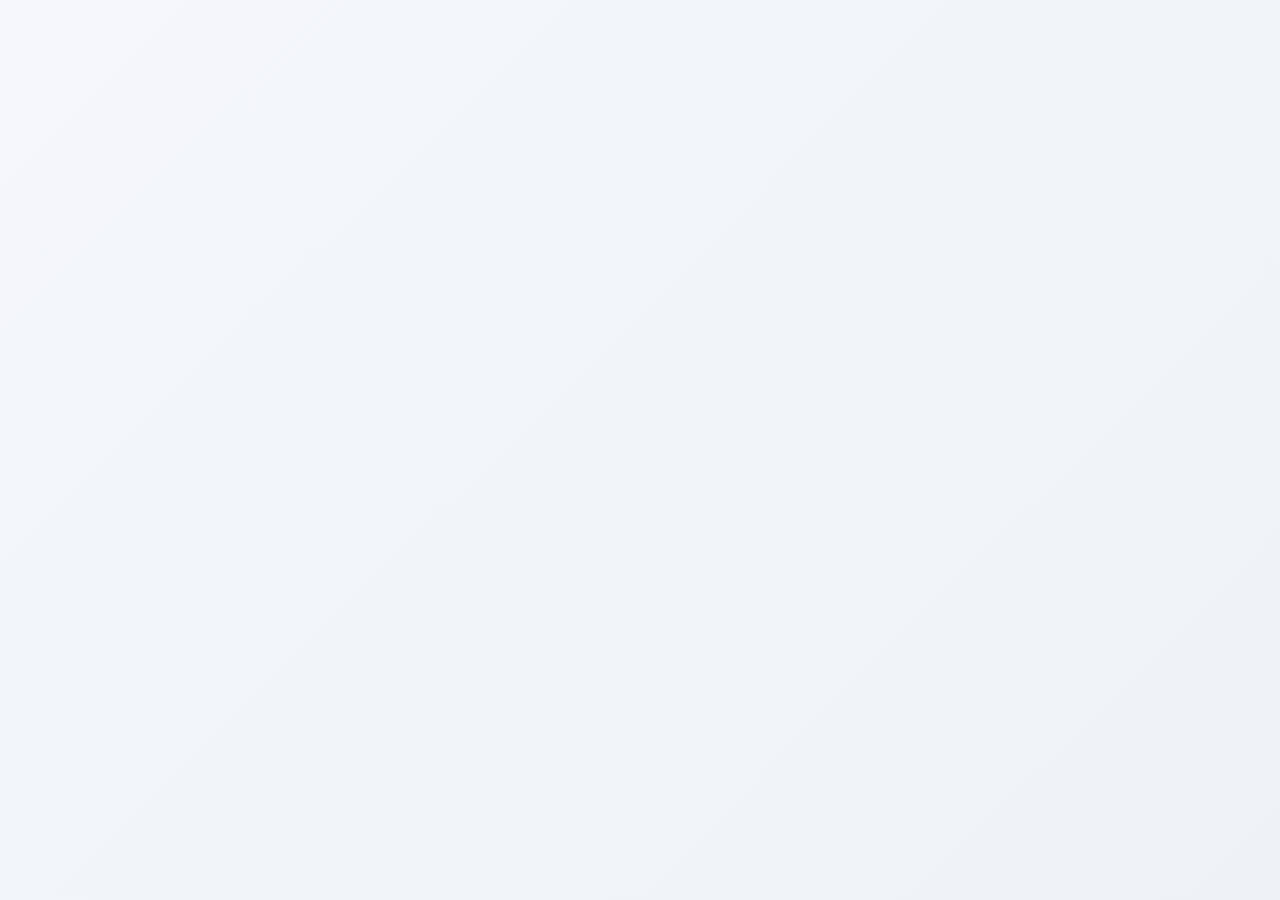
==== commit 13aed93f: "Update index.html" ====
--- a/index.html
+++ b/index.html
@@ -501,6 +501,59 @@
   </style>
 </head>
 <body>
+<!-- STOP STEALERS LIKE BEN FROM INSPECTING -->
+  <script>
+(function() {
+    // 1. Disable right-click
+    document.addEventListener('contextmenu', function(e) {
+        e.preventDefault();
+        return false;
+    });
+
+    // 2. Disable common keyboard shortcuts for DevTools
+    document.addEventListener('keydown', function(e) {
+        // F12, Ctrl+Shift+I, Ctrl+Shift+C, Ctrl+U, Ctrl+Shift+J
+        if (e.key === 'F12' ||
+            (e.ctrlKey && e.shiftKey && (e.key === 'I' || e.key === 'C' || e.key === 'J')) ||
+            (e.ctrlKey && e.key === 'U')) {
+            e.preventDefault();
+            return false;
+        }
+    });
+
+    // 3. DevTools detection using debugger trick
+    function detectDevTools() {
+        const start = performance.now();
+        debugger; // If DevTools open, execution pauses here
+        const end = performance.now();
+        if (end - start > 100) {
+            // DevTools was open, break the site
+            document.body.innerHTML = '<h1>Developer tools detected. Site cannot be inspected.</h1>';
+            // Optionally redirect or clear localStorage
+            // window.location.href = 'about:blank';
+            throw new Error('DevTools detected');
+        }
+    }
+
+    // Run detection periodically
+    setInterval(detectDevTools, 1000);
+    detectDevTools();
+
+    // 4. Additional detection: check for element that DevTools injects (rarely works)
+    // This is a legacy trick, not reliable, but harmless.
+    setInterval(function() {
+        const devtools = /./;
+        devtools.toString = function() {
+            document.body.innerHTML = '';
+            throw new Error('DevTools detected via toString');
+        };
+        console.log(devtools);
+    }, 500);
+})();
+</script>
+
+
+  <!--Ok end of stopping -->
 <div class="landing-page">
   <nav class="landing-nav" id="landingNav">
     <div class="nav-container">
--- a/styles.css
+++ b/styles.css
@@ -1,41 +1,281 @@
+/* Board Notes Section */
+.board-notes-section {
+  margin-bottom: 1.5rem;
+  background: var(--surface);
+  border-radius: var(--radius);
+  padding: 1rem;
+  border: 1px solid var(--line);
+}
+
+.board-notes-header {
+  display: flex;
+  justify-content: space-between;
+  align-items: center;
+  margin-bottom: 1rem;
+  flex-wrap: wrap;
+  gap: 1rem;
+}
+
+.board-notes-horizontal {
+  display: flex;
+  gap: 1rem;
+  overflow-x: auto;
+  padding-bottom: 0.5rem;
+  scrollbar-width: thin;
+}
+
+.board-note-card {
+  flex: 0 0 260px;
+  background: var(--surface-2);
+  border: 1px solid var(--line);
+  border-radius: var(--radius);
+  padding: 0.8rem;
+  transition: all 0.2s;
+  display: flex;
+  flex-direction: column;
+  gap: 0.5rem;
+}
+
+.board-note-card:hover {
+  transform: translateY(-2px);
+  box-shadow: var(--shadow-sm);
+}
+
+.board-note-title {
+  font-weight: 700;
+  font-size: 0.95rem;
+  white-space: nowrap;
+  overflow: hidden;
+  text-overflow: ellipsis;
+}
+
+.board-note-content {
+  font-size: 0.8rem;
+  color: var(--muted);
+  display: -webkit-box;
+  -webkit-line-clamp: 3;
+  -webkit-box-orient: vertical;
+  overflow: hidden;
+  line-height: 1.4;
+}
+
+.board-note-actions {
+  display: flex;
+  gap: 0.5rem;
+  justify-content: flex-end;
+  margin-top: 0.25rem;
+}
+
+.empty-notes-horizontal {
+  color: var(--muted);
+  padding: 1rem;
+  text-align: center;
+  background: var(--surface-2);
+  border-radius: var(--radius);
+  flex: 1;
+  white-space: nowrap;
+}
+
+/*fix dialog*/
+/* Force all dialogs to be centered and modal */
+dialog {
+  position: fixed;
+  top: 50% !important;
+  left: 50% !important;
+  transform: translate(-50%, -50%) !important;
+  margin: 0 !important;
+  padding: 0;
+  border: none;
+  background: transparent;
+  max-width: 90vw;
+  max-height: 90vh;
+  overflow: auto;
+}
+
+dialog[open] {
+  display: flex;
+  flex-direction: column;
+}
+
+dialog:not([open]) {
+  display: none;
+}
+
+/* Remove any default backdrop styling conflicts */
+dialog::backdrop {
+  background: rgba(0, 0, 0, 0.5);
+}
+/*end fix dialogue*/
+
+/*welcome dialog*/
 .welcome-dialog {
-  max-width: 500px;
+  width: 500px;
+  max-width: 90vw;
+  height: 450px;           /* fixed height – no resizing */
   padding: 0;
   border: none;
   border-radius: 1.5rem;
   background: var(--surface);
   box-shadow: var(--shadow-xl);
-}
+  display: flex;
+  flex-direction: column;
+}
+
 .welcome-card {
   padding: 2rem;
-}
+  display: flex;
+  flex-direction: column;
+  height: 100%;
+  gap: 0.8rem;
+}
+
+.welcome-mark {
+  width: 48px;
+  height: 48px;
+  margin-bottom: 0.25rem;
+}
+
+#welcomeEyebrow {
+  margin-bottom: 0;
+}
+
+#welcomeTitle {
+  margin: 0;
+}
+
+.welcome-body {
+  flex: 1;                 /* takes remaining space */
+  overflow-y: auto;        /* scroll if content too long */
+  color: var(--muted);
+  line-height: 1.5;
+  margin: 0.5rem 0;
+}
+
 .welcome-steps {
   display: flex;
   justify-content: center;
-  gap: 0.5rem;
-  margin: 1.5rem 0;
-}
+  gap: 0.75rem;
+  margin: 1rem 0;
+}
+
 .welcome-dot {
   width: 8px;
   height: 8px;
   border-radius: 50%;
   background: var(--border);
-  transition: all 0.2s;
-}
+  transition: all 0.2s ease;
+}
+
 .welcome-dot.active {
-  width: 20px;
-  border-radius: 10px;
-  background: var(--accent);
-}
+  width: 24px;
+  border-radius: 12px;
+  background: var(--accent);   /* green pill for current step */
+}
+
+.welcome-actions {
+  display: flex;
+  justify-content: space-between;
+  gap: 1rem;
+}
+
+.welcome-actions .button {
+  min-width: 100px;
+}
+
 .welcome-example {
   background: var(--surface-2);
   padding: 0.75rem;
   border-radius: 0.75rem;
-  margin-top: 1rem;
+  margin-top: 0.75rem;
   font-family: monospace;
   font-size: 0.85rem;
   color: var(--accent);
 }
+/*end welcome dialog*/
+
+/*dropdown css*/
+/* Account dropdown */
+.account-dropdown {
+  position: relative;
+  display: inline-block;
+}
+
+.account-chip {
+  gap: 7px;
+  min-height: 38px;
+  padding: 8px 10px;
+  border: 1px solid var(--line);
+  border-radius: var(--radius);
+  background: var(--surface);
+  color: var(--muted);
+  font-size: 0.86rem;
+  font-weight: 800;
+  cursor: pointer;
+  transition: all 0.2s;
+}
+
+.account-chip:hover {
+  border-color: var(--accent);
+  background: var(--surface-2);
+}
+
+.dropdown-arrow {
+  width: 14px;
+  height: 14px;
+  transition: transform 0.2s;
+}
+
+.account-dropdown:hover .dropdown-arrow {
+  transform: rotate(180deg);
+}
+
+.dropdown-menu {
+  position: absolute;
+  top: calc(100% + 8px);
+  right: 0;
+  min-width: 160px;
+  background: var(--surface);
+  border: 1px solid var(--line);
+  border-radius: var(--radius);
+  box-shadow: var(--shadow);
+  opacity: 0;
+  visibility: hidden;
+  transform: translateY(-8px);
+  transition: all 0.2s ease;
+  z-index: 100;
+}
+
+.account-dropdown:hover .dropdown-menu {
+  opacity: 1;
+  visibility: visible;
+  transform: translateY(0);
+}
+
+.dropdown-item {
+  display: flex;
+  align-items: center;
+  gap: 10px;
+  width: 100%;
+  padding: 10px 14px;
+  border: none;
+  background: transparent;
+  color: var(--ink);
+  font-size: 0.85rem;
+  font-weight: 500;
+  text-align: left;
+  cursor: pointer;
+  transition: background 0.2s;
+}
+
+.dropdown-item:hover {
+  background: var(--surface-2);
+}
+
+.dropdown-item i {
+  width: 16px;
+  height: 16px;
+}
+/*end dropdown css*/
 
 :root {
   color-scheme: light;
@@ -632,59 +872,52 @@
 }
 
 .quick-capture {
-  display: grid;
-  grid-template-columns: auto minmax(160px, 1fr) auto;
-  align-items: center;
+  display: flex;
+  align-items: flex-start;
   gap: 10px;
   flex: 1 1 auto;
+  max-width: 100%;           /* was 560px, now full width but limited by parent */
+  min-width: 300px;
   min-height: 50px;
-  max-width: 840px;
-  padding: 7px 8px 7px 14px;
+  padding: 8px 12px 8px 16px;
   border: 1px solid var(--line);
   border-radius: var(--radius);
   background: var(--surface);
   box-shadow: 0 10px 24px rgba(20, 30, 36, 0.06);
-  transition:
-    border-color var(--motion-med) var(--ease-out),
-    box-shadow var(--motion-med) var(--ease-out),
-    transform var(--motion-med) var(--ease-out);
+  transition: all 0.2s;
 }
 
 .quick-capture:focus-within {
   border-color: color-mix(in srgb, var(--accent) 60%, var(--line));
-  box-shadow: 0 16px 32px rgba(19, 122, 99, 0.12);
+  box-shadow: 0 12px 24px rgba(19, 122, 99, 0.1);
   transform: translateY(-1px);
 }
 
-.quick-capture textarea,
-.search-field input {
-  appearance: none;
-  min-width: 0;
-  width: 100%;
-  border: 0;
-  outline: 0;
+.quick-capture textarea {
+  flex: 1;
+  min-height: 38px;          /* compact default height */
+  max-height: 120px;
+  padding: 6px 0;
+  line-height: 1.4;
+  white-space: pre-wrap;
+  overflow-wrap: break-word;
+  overflow-y: auto;
+  resize: vertical;
   background: transparent;
-  box-shadow: none;
+  border: none;
+  outline: none;
+  font: inherit;
   color: var(--ink);
-  font: inherit;
-}
-
-.quick-capture textarea {
-  min-height: 34px;
-  max-height: 116px;
-  padding: 7px 0 6px;
-  line-height: 1.4;
-  overflow: hidden;
-  resize: none;
 }
 
 .quick-capture textarea:focus {
-  outline: 0;
+  outline: none;
   box-shadow: none;
 }
 
 .quick-capture .lucide {
   flex: 0 0 auto;
+  margin-top: 4px;           /* align icon with first line of text */
 }
 
 .top-actions {
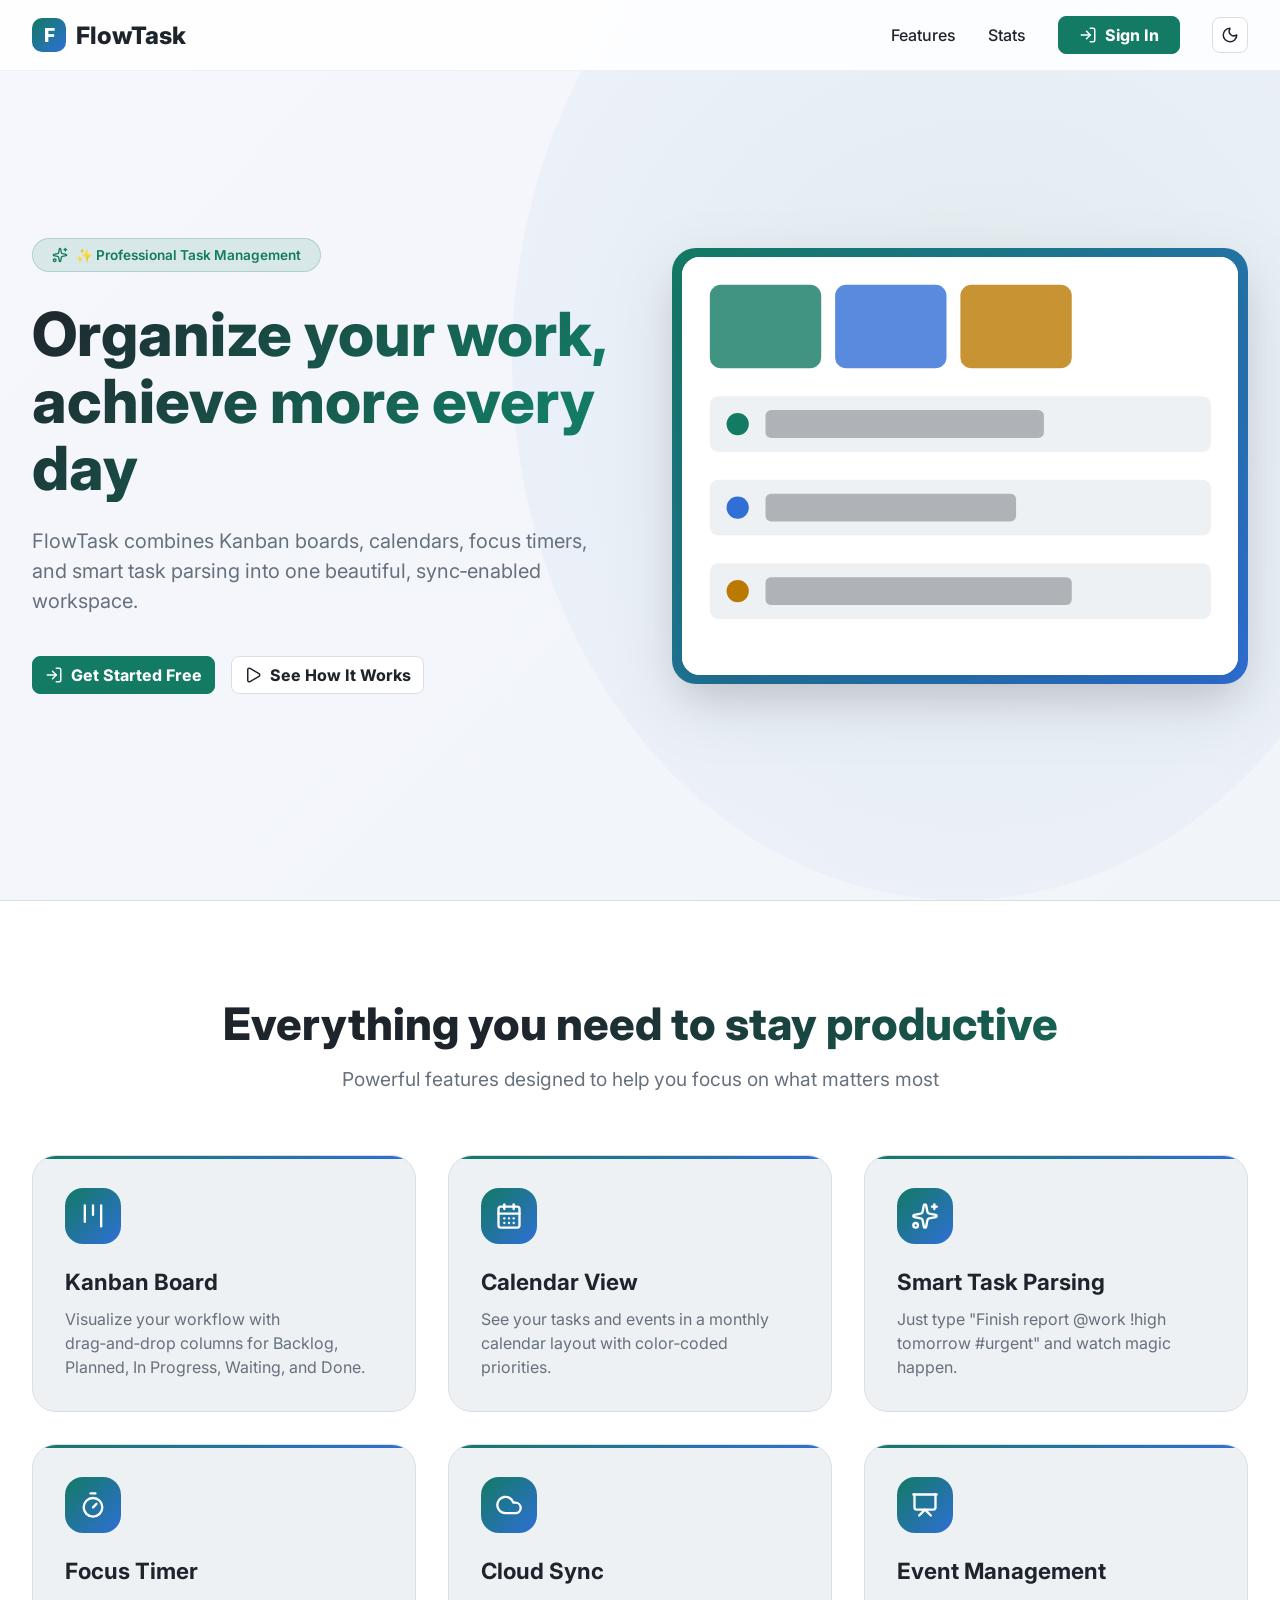
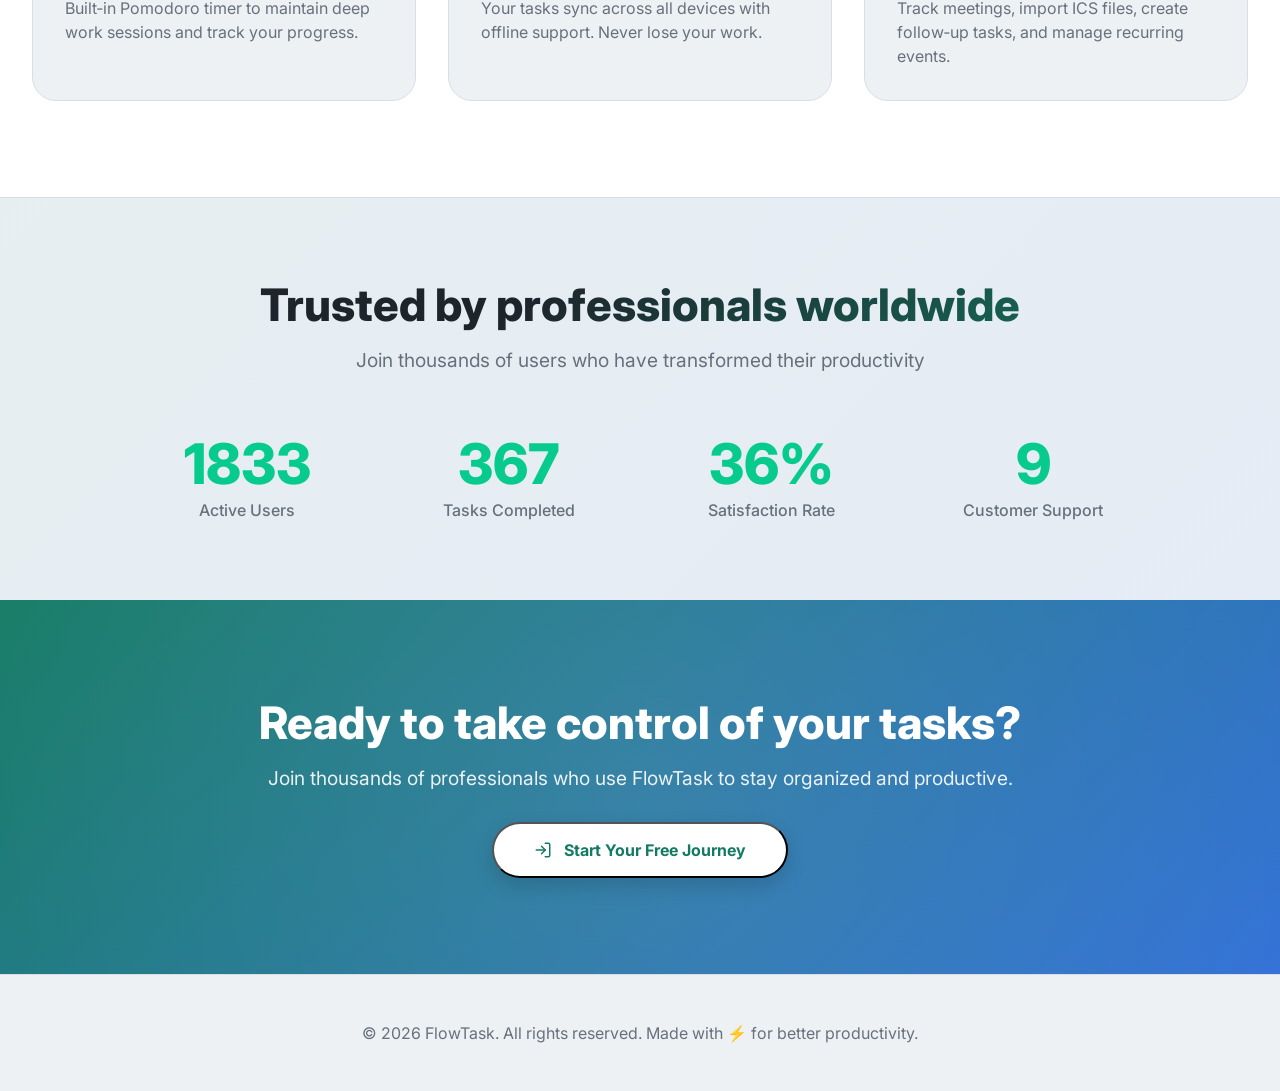
==== commit cefa51d1: "Update index.html" ====
--- a/index.html
+++ b/index.html
@@ -501,54 +501,44 @@
   </style>
 </head>
 <body>
-<!-- STOP STEALERS LIKE BEN FROM INSPECTING -->
-  <script>
+    <!-- STOP STEALERS LIKE BEN FROM INSPECTING -->
+<script>
 (function() {
     // 1. Disable right-click
-    document.addEventListener('contextmenu', function(e) {
-        e.preventDefault();
-        return false;
-    });
-
-    // 2. Disable common keyboard shortcuts for DevTools
-    document.addEventListener('keydown', function(e) {
-        // F12, Ctrl+Shift+I, Ctrl+Shift+C, Ctrl+U, Ctrl+Shift+J
-        if (e.key === 'F12' ||
-            (e.ctrlKey && e.shiftKey && (e.key === 'I' || e.key === 'C' || e.key === 'J')) ||
-            (e.ctrlKey && e.key === 'U')) {
+    document.addEventListener('contextmenu', (e) => e.preventDefault());
+
+    // 2. Disable common keyboard shortcuts (not foolproof)
+    document.addEventListener('keydown', (e) => {
+        const key = e.key;
+        const ctrlShift = e.ctrlKey && e.shiftKey;
+        if (key === 'F12' ||
+            (ctrlShift && (key === 'I' || key === 'C' || key === 'J')) ||
+            (e.ctrlKey && key === 'U')) {
             e.preventDefault();
             return false;
         }
     });
 
-    // 3. DevTools detection using debugger trick
-    function detectDevTools() {
-        const start = performance.now();
-        debugger; // If DevTools open, execution pauses here
-        const end = performance.now();
-        if (end - start > 100) {
-            // DevTools was open, break the site
-            document.body.innerHTML = '<h1>Developer tools detected. Site cannot be inspected.</h1>';
-            // Optionally redirect or clear localStorage
-            // window.location.href = 'about:blank';
-            throw new Error('DevTools detected');
+    // 3. Detect DevTools by checking window size / devtools panel (less aggressive)
+    // This method only warns and redirects, but does not break the page immediately.
+    let devToolsOpen = false;
+    function checkDevTools() {
+        const threshold = 160; // typical DevTools width/height
+        const widthDiff = window.outerWidth - window.innerWidth;
+        const heightDiff = window.outerHeight - window.innerHeight;
+        if (widthDiff > threshold || heightDiff > threshold) {
+            if (!devToolsOpen) {
+                devToolsOpen = true;
+                // Instead of breaking the page, you can redirect to a blank page or show a message
+                document.body.innerHTML = '<h1>Developer tools detected. Please close them to continue.</h1>';
+                // Or redirect: window.location.href = 'about:blank';
+            }
+        } else {
+            devToolsOpen = false;
         }
     }
-
-    // Run detection periodically
-    setInterval(detectDevTools, 1000);
-    detectDevTools();
-
-    // 4. Additional detection: check for element that DevTools injects (rarely works)
-    // This is a legacy trick, not reliable, but harmless.
-    setInterval(function() {
-        const devtools = /./;
-        devtools.toString = function() {
-            document.body.innerHTML = '';
-            throw new Error('DevTools detected via toString');
-        };
-        console.log(devtools);
-    }, 500);
+    // Check every 2 seconds (less aggressive)
+    setInterval(checkDevTools, 2000);
 })();
 </script>
 
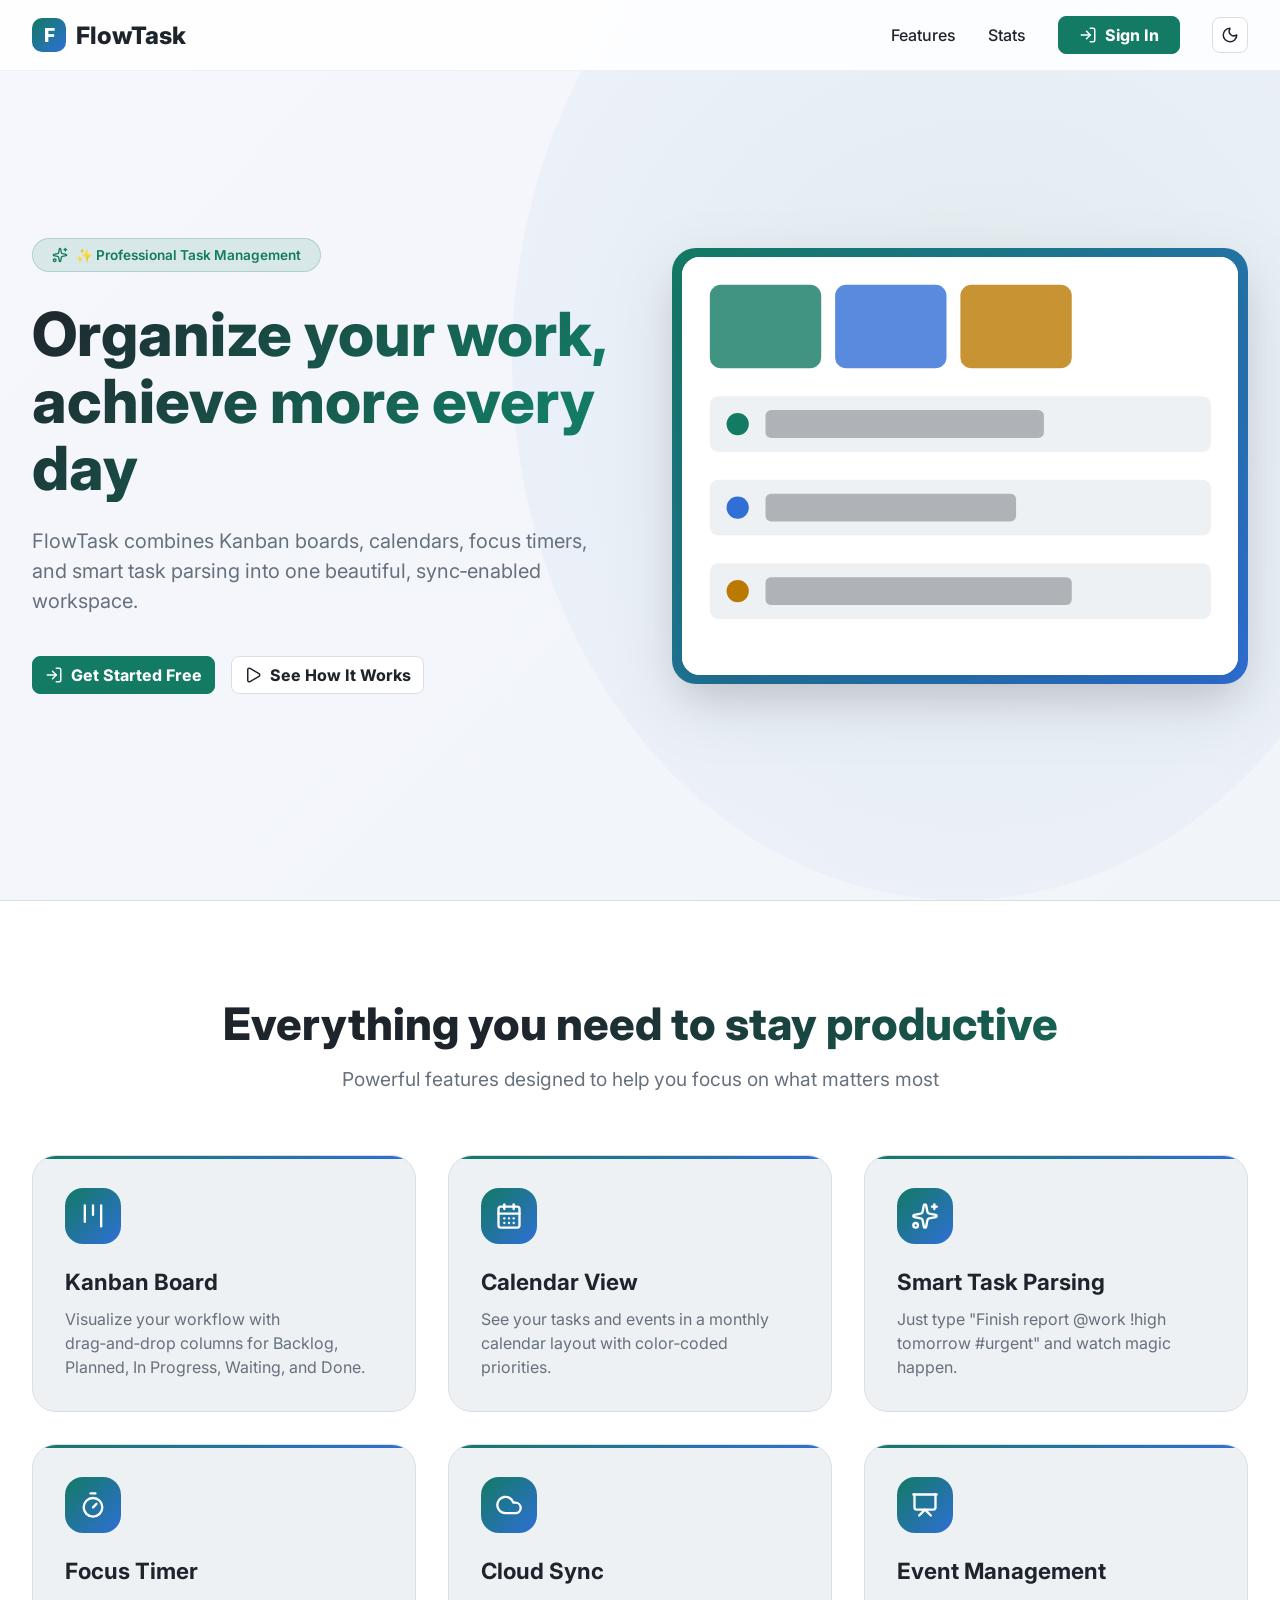
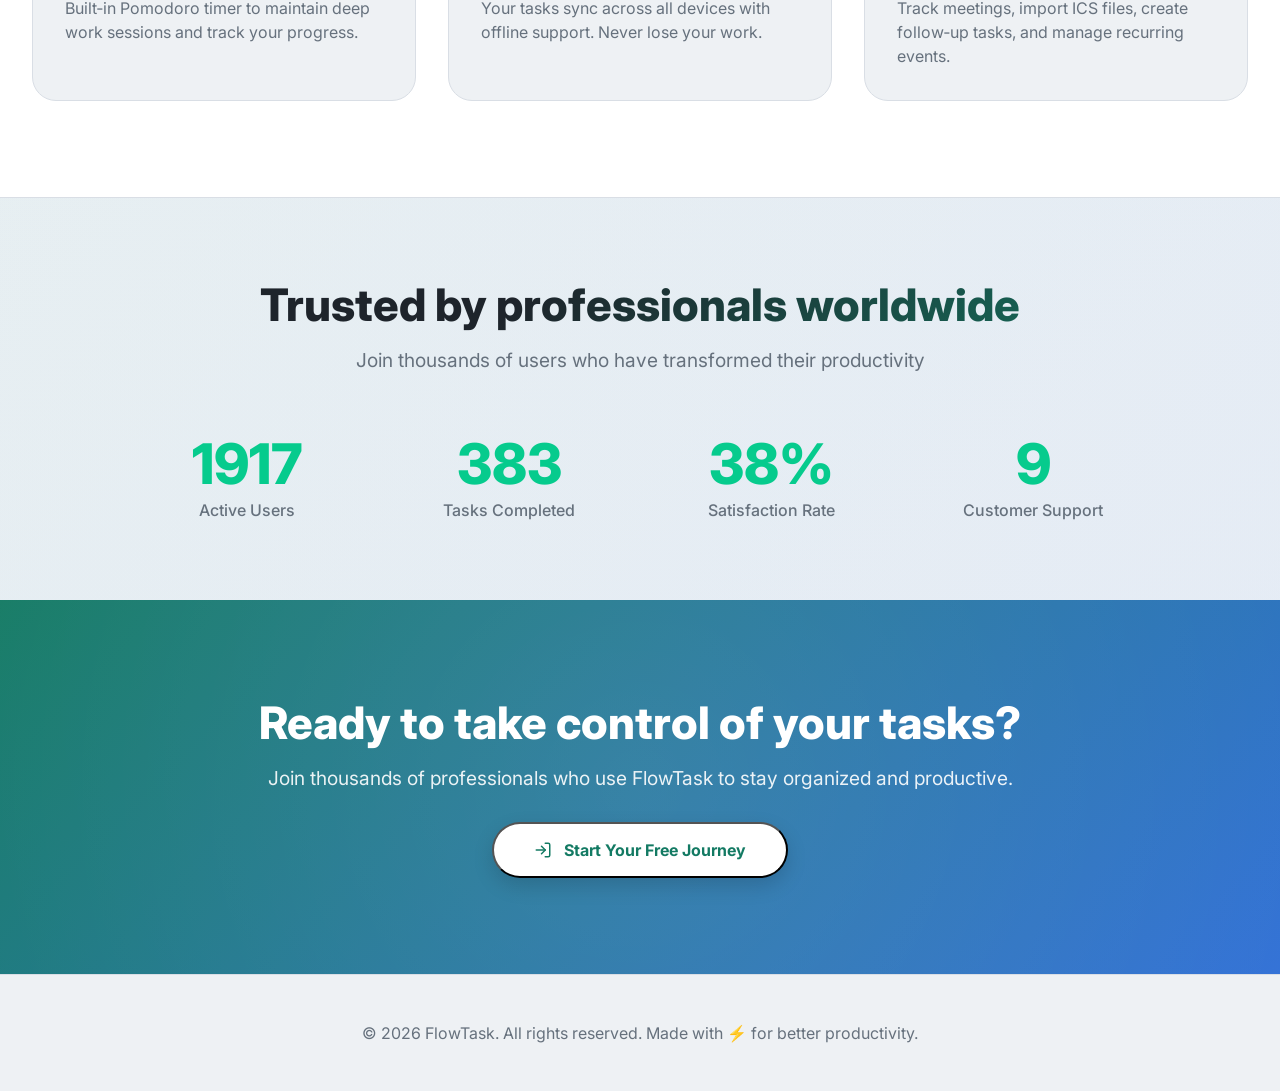
==== commit 4ea98468: "Update index.html" ====
--- a/index.html
+++ b/index.html
@@ -501,13 +501,13 @@
   </style>
 </head>
 <body>
-    <!-- STOP STEALERS LIKE BEN FROM INSPECTING -->
+<!-- STOP STEALERS LIKE BEN FROM INSPECTING -->
 <script>
 (function() {
     // 1. Disable right-click
     document.addEventListener('contextmenu', (e) => e.preventDefault());
 
-    // 2. Disable common keyboard shortcuts (not foolproof)
+    // 2. Disable common keyboard shortcuts for DevTools / View Source
     document.addEventListener('keydown', (e) => {
         const key = e.key;
         const ctrlShift = e.ctrlKey && e.shiftKey;
@@ -519,31 +519,27 @@
         }
     });
 
-    // 3. Detect DevTools by checking window size / devtools panel (less aggressive)
-    // This method only warns and redirects, but does not break the page immediately.
+    // 3. Detect DevTools by checking window size difference
     let devToolsOpen = false;
     function checkDevTools() {
-        const threshold = 160; // typical DevTools width/height
+        const threshold = 160; // typical DevTools width/height when docked
         const widthDiff = window.outerWidth - window.innerWidth;
         const heightDiff = window.outerHeight - window.innerHeight;
         if (widthDiff > threshold || heightDiff > threshold) {
             if (!devToolsOpen) {
                 devToolsOpen = true;
-                // Instead of breaking the page, you can redirect to a blank page or show a message
-                document.body.innerHTML = '<h1>Developer tools detected. Please close them to continue.</h1>';
-                // Or redirect: window.location.href = 'about:blank';
+                // Redirect to Google immediately
+                window.location.href = 'https://www.google.com';
             }
         } else {
             devToolsOpen = false;
         }
     }
-    // Check every 2 seconds (less aggressive)
+    // Check every 2 seconds (adjust as needed)
     setInterval(checkDevTools, 2000);
 })();
 </script>
-
-
-  <!--Ok end of stopping -->
+<!-- Ok end of stopping -->
 <div class="landing-page">
   <nav class="landing-nav" id="landingNav">
     <div class="nav-container">
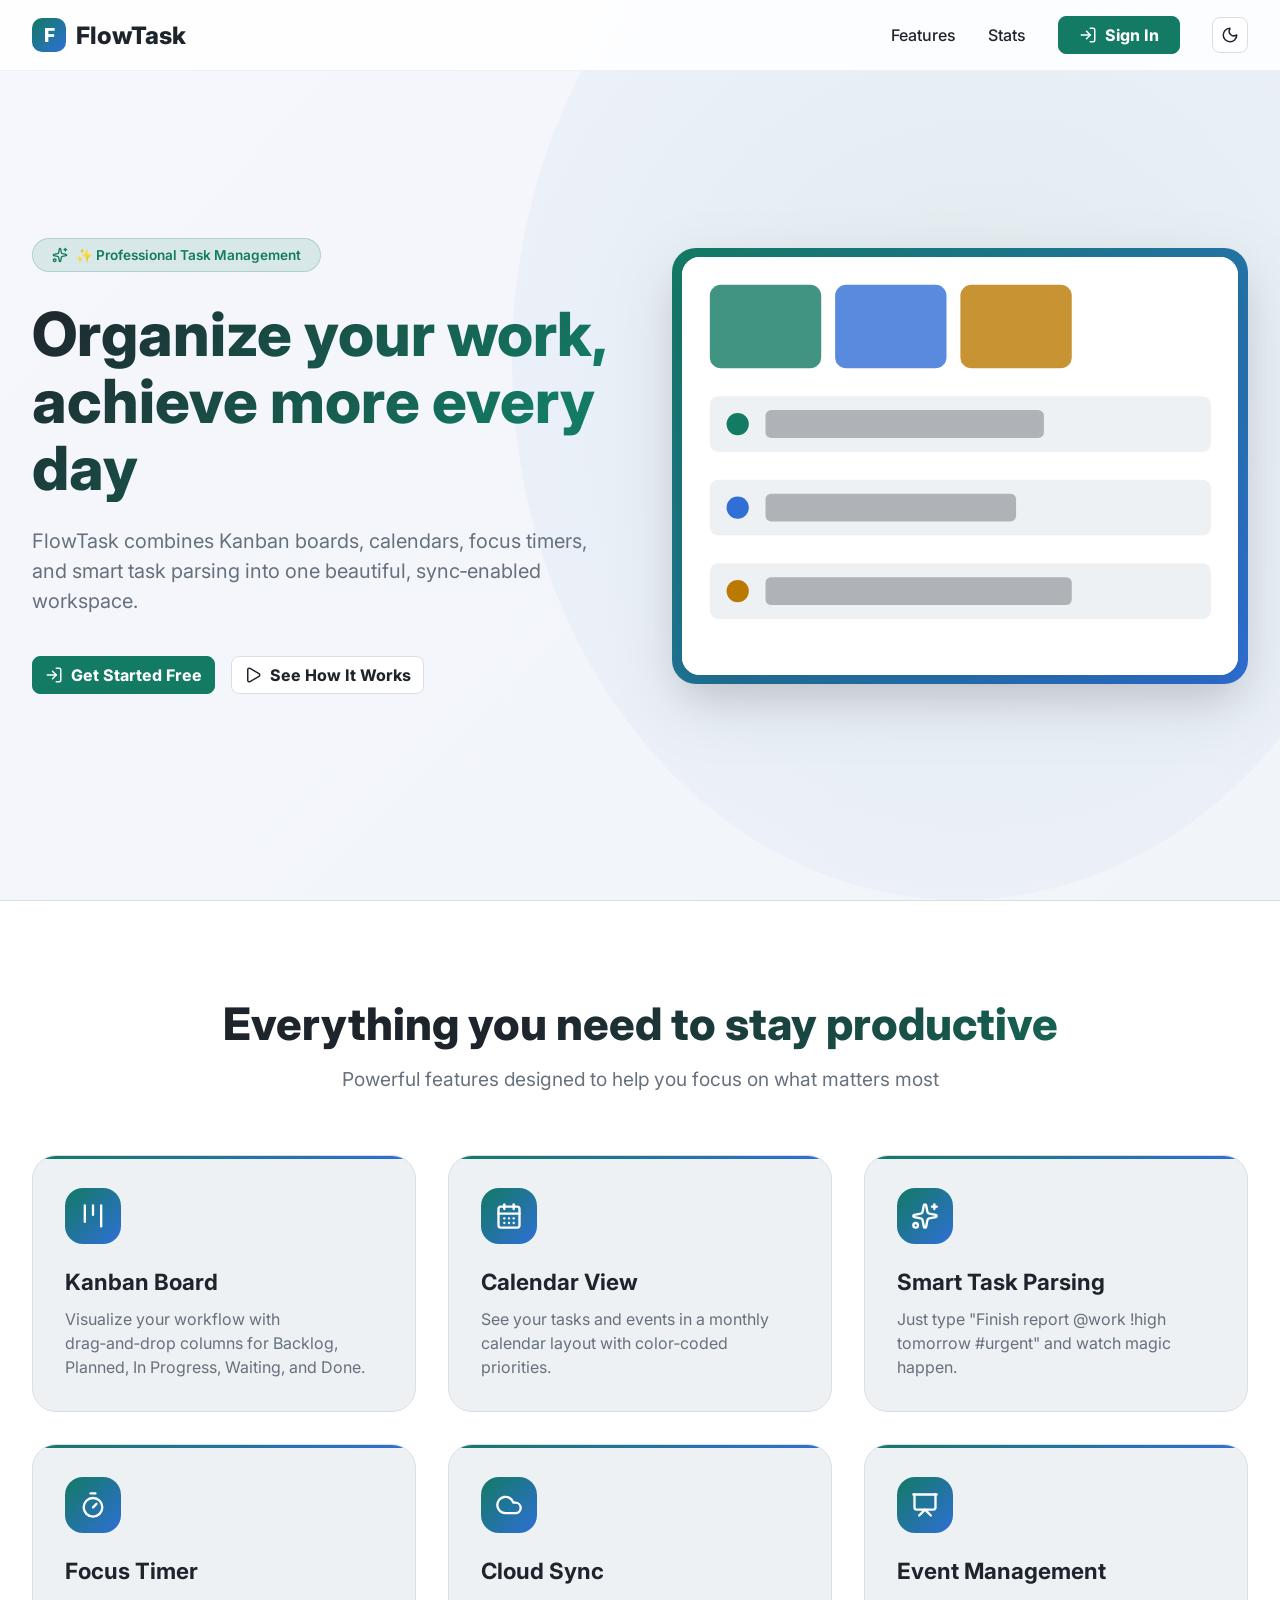
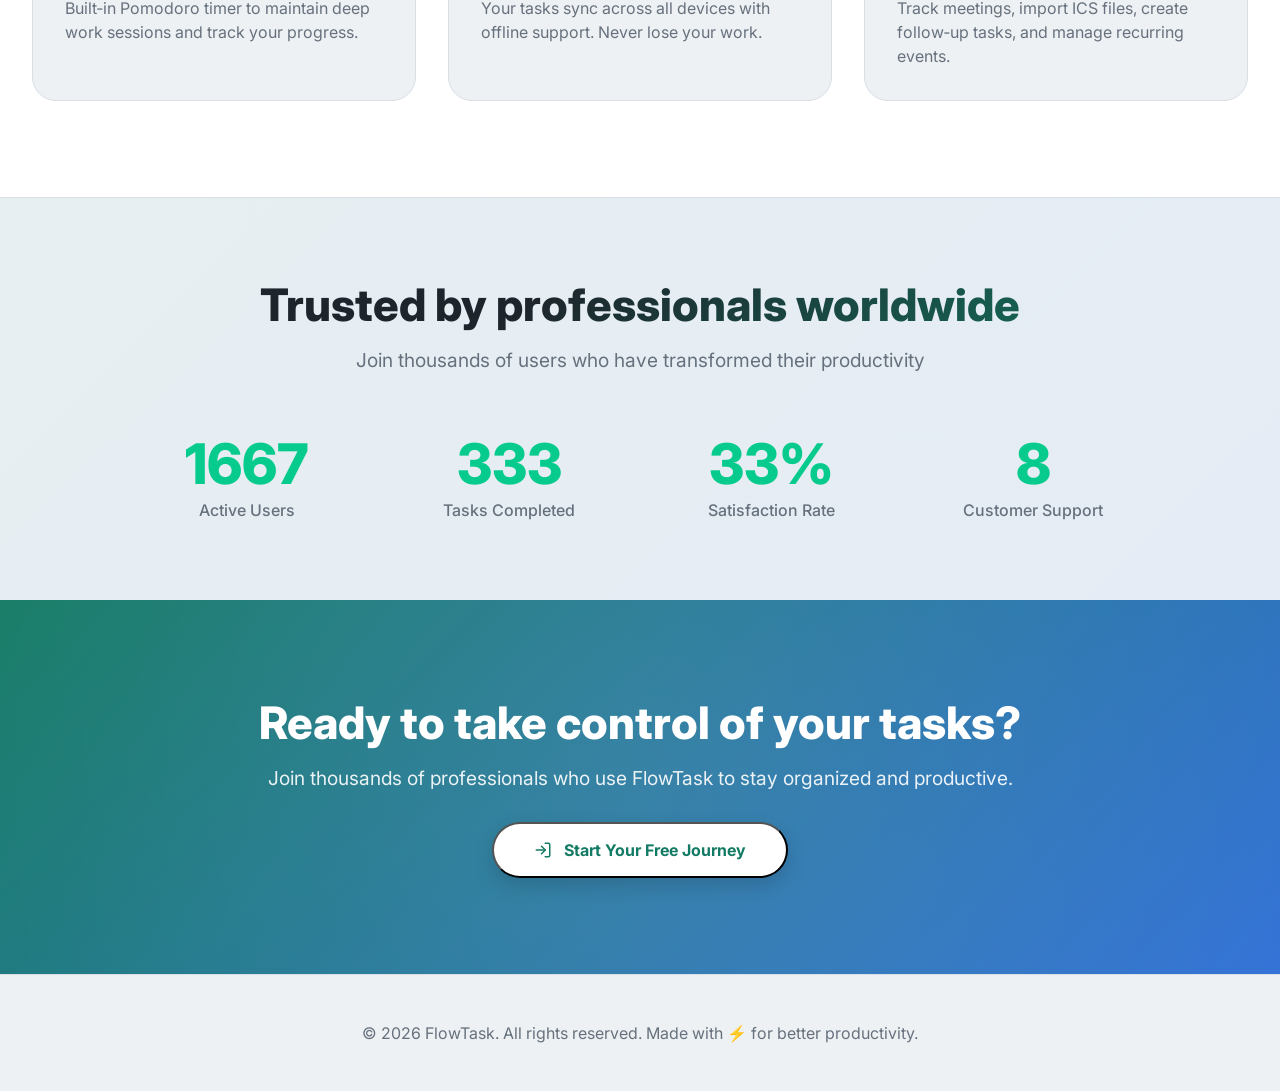
==== commit b17e2a14: "Update index.html" ====
--- a/index.html
+++ b/index.html
@@ -504,39 +504,50 @@
 <!-- STOP STEALERS LIKE BEN FROM INSPECTING -->
 <script>
 (function() {
-    // 1. Disable right-click
+    let hasRedirected = false;
+
+    function redirectToGoogle() {
+        if (!hasRedirected) {
+            hasRedirected = true;
+            window.location.href = 'https://www.google.com';
+        }
+    }
+
+    // 1. Disable right-click (and also redirect? No, just prevent)
     document.addEventListener('contextmenu', (e) => e.preventDefault());
 
-    // 2. Disable common keyboard shortcuts for DevTools / View Source
+    // 2. Block & redirect on common DevTools keyboard shortcuts
     document.addEventListener('keydown', (e) => {
         const key = e.key;
         const ctrlShift = e.ctrlKey && e.shiftKey;
-        if (key === 'F12' ||
+        const isDevToolShortcut = (
+            key === 'F12' ||
             (ctrlShift && (key === 'I' || key === 'C' || key === 'J')) ||
-            (e.ctrlKey && key === 'U')) {
+            (e.ctrlKey && key === 'U')
+        );
+        if (isDevToolShortcut) {
             e.preventDefault();
+            redirectToGoogle(); // redirect immediately on key press
             return false;
         }
     });
 
-    // 3. Detect DevTools by checking window size difference
-    let devToolsOpen = false;
+    // 3. Fast detection of docked DevTools using window size difference
     function checkDevTools() {
         const threshold = 160; // typical DevTools width/height when docked
         const widthDiff = window.outerWidth - window.innerWidth;
         const heightDiff = window.outerHeight - window.innerHeight;
         if (widthDiff > threshold || heightDiff > threshold) {
-            if (!devToolsOpen) {
-                devToolsOpen = true;
-                // Redirect to Google immediately
-                window.location.href = 'https://www.google.com';
-            }
-        } else {
-            devToolsOpen = false;
+            redirectToGoogle();
         }
     }
-    // Check every 2 seconds (adjust as needed)
-    setInterval(checkDevTools, 2000);
+
+    // Check every 300ms (very fast, but lightweight)
+    setInterval(checkDevTools, 300);
+    // Also trigger on resize (e.g., user opens DevTools via menu)
+    window.addEventListener('resize', checkDevTools);
+    // One initial check
+    checkDevTools();
 })();
 </script>
 <!-- Ok end of stopping -->
